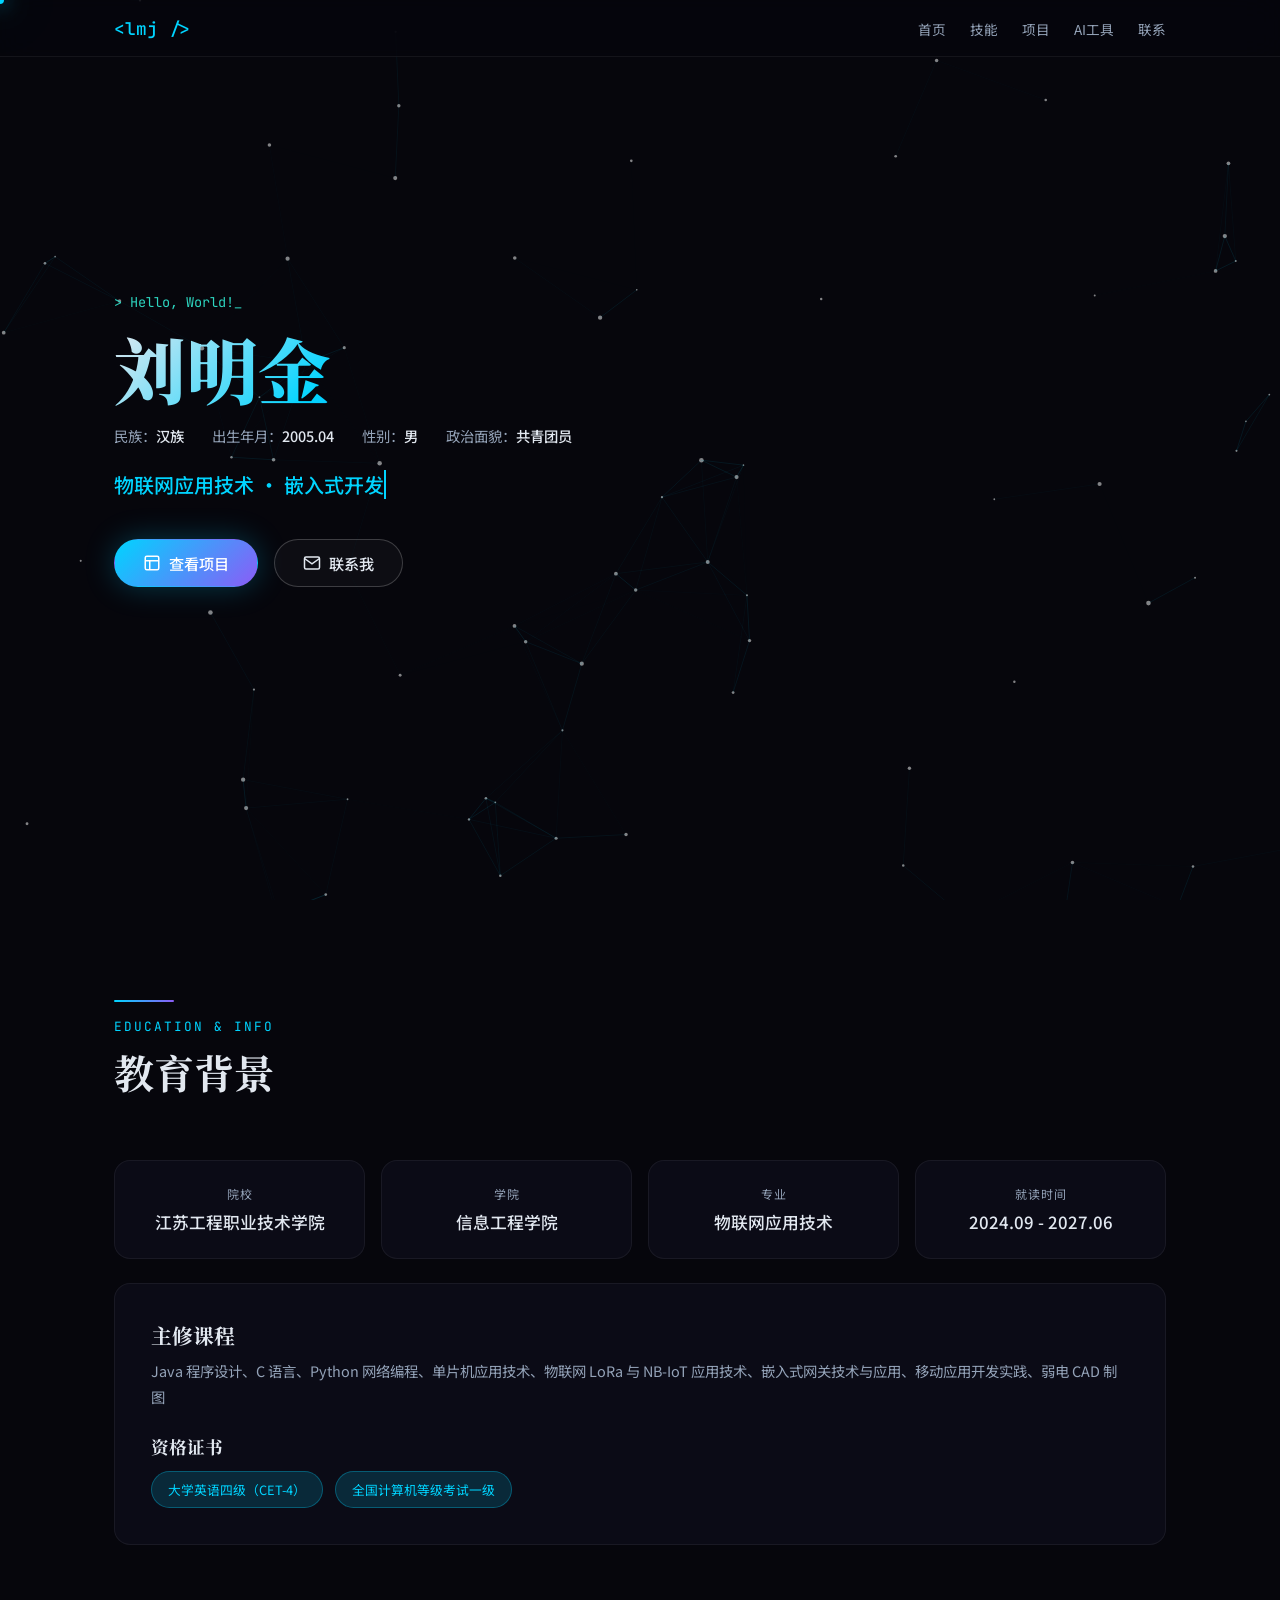
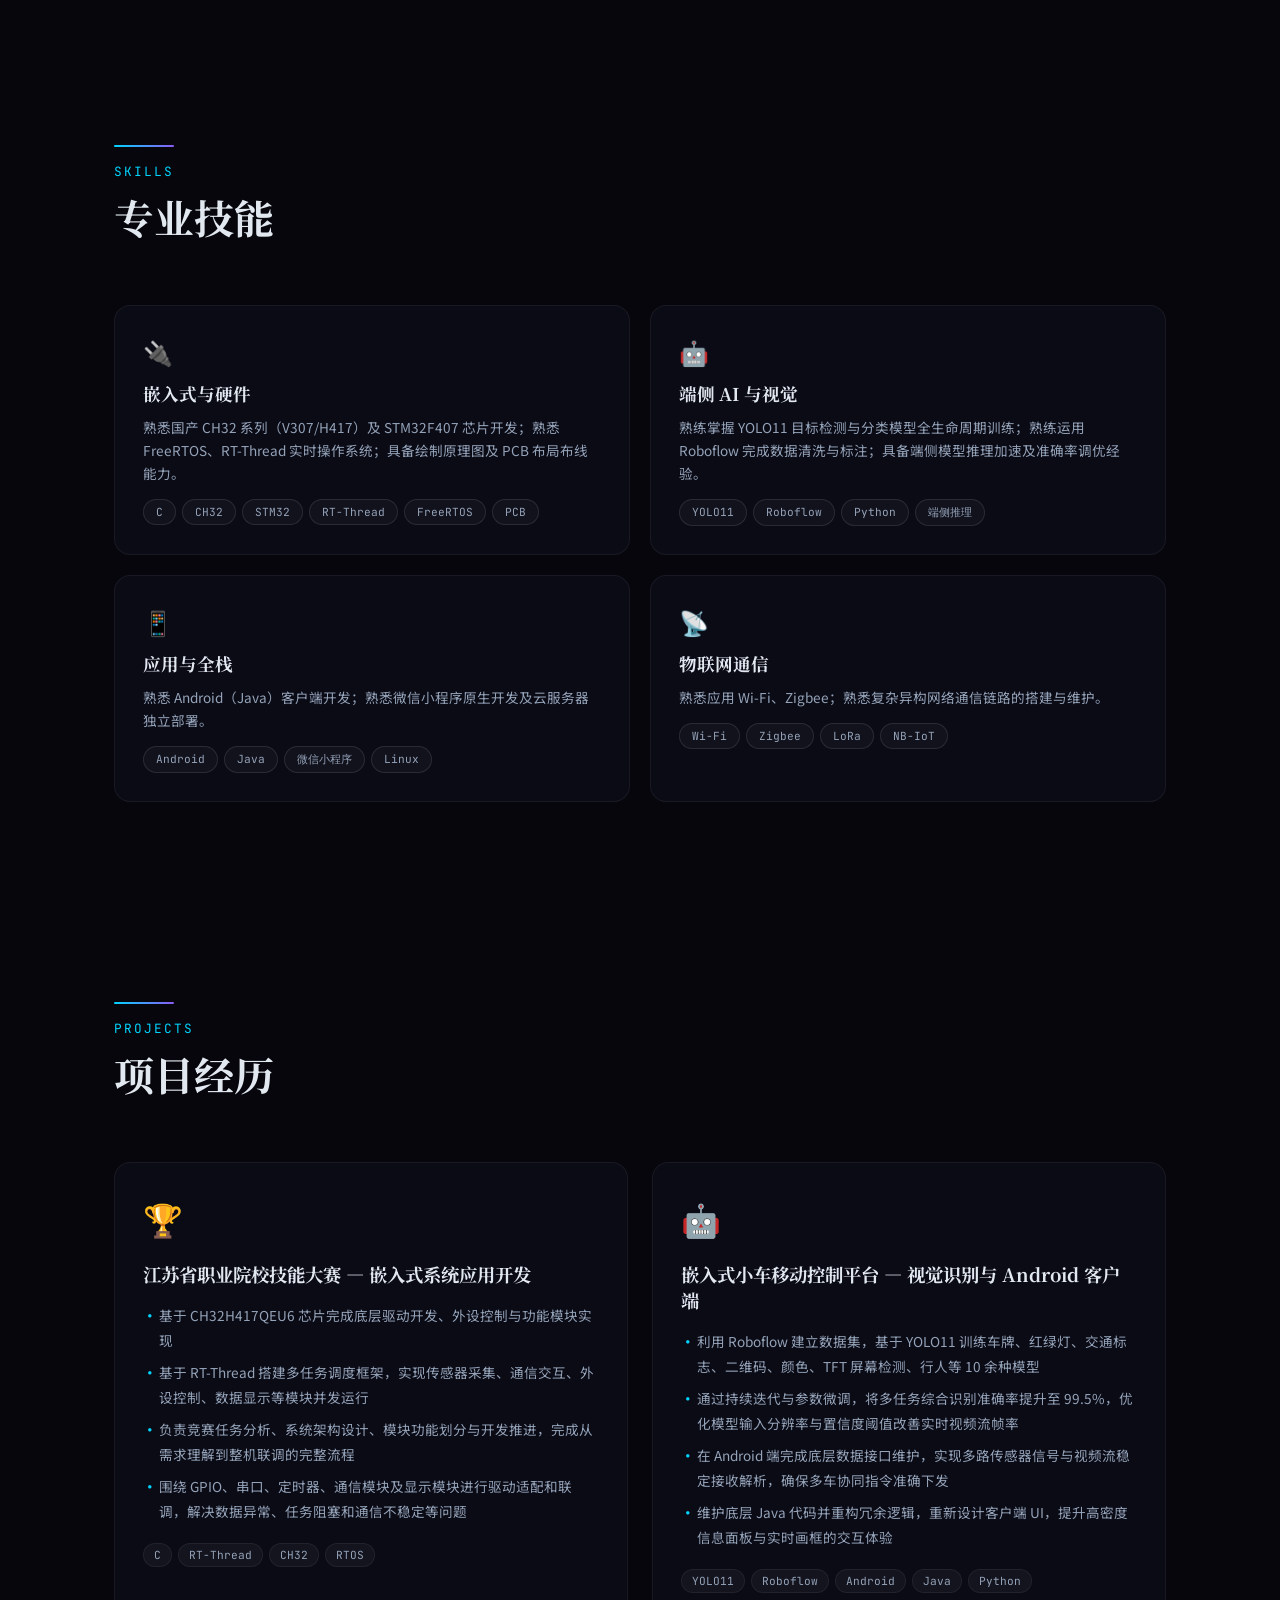
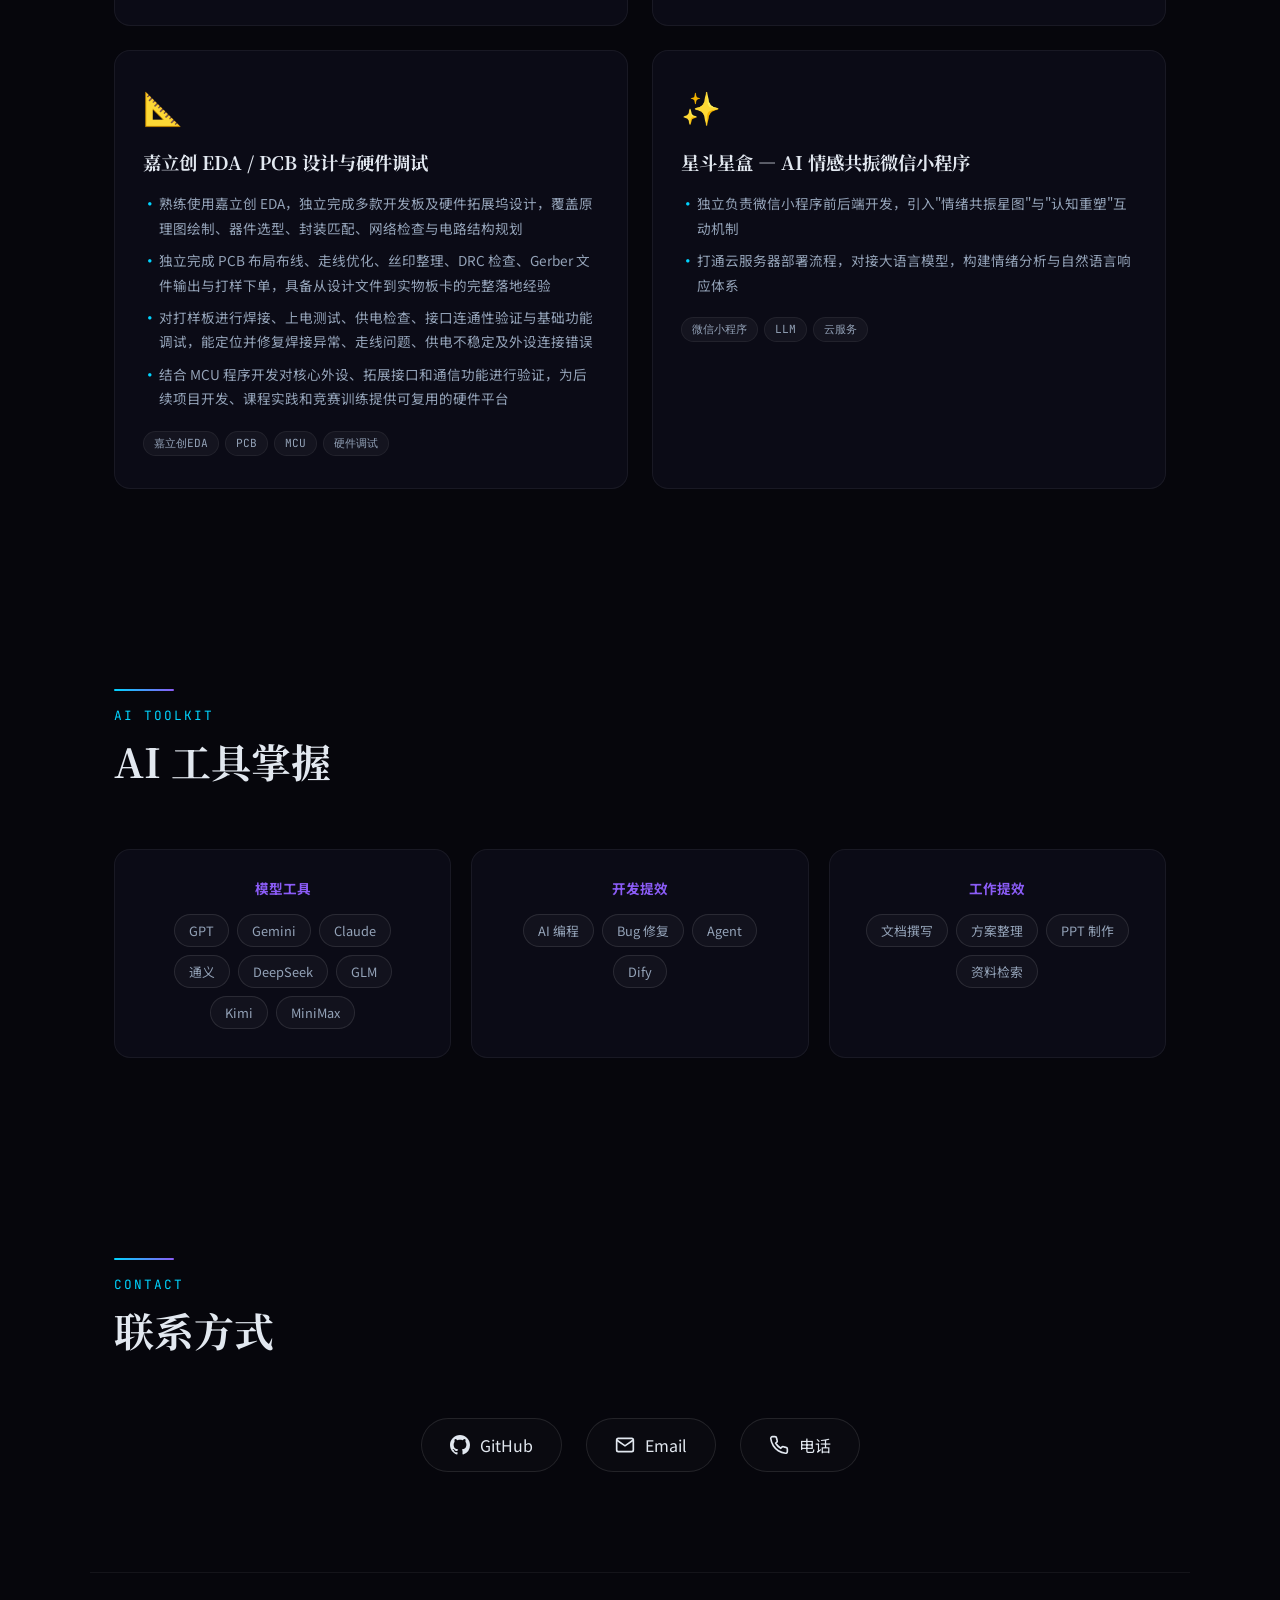
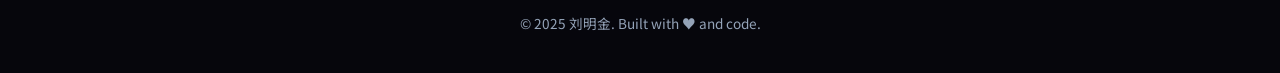
==== index.html @ 27c1e708 "完整更新：基本信息、教育背景、四大技能分类、四个项目详细经历、AI工具栈、资格证书、联系方式" ====
<!DOCTYPE html>
<html lang="zh-CN">
<head>
<meta charset="UTF-8">
<meta name="viewport" content="width=device-width, initial-scale=1.0">
<title>刘明金 · 物联网应用技术 · 嵌入式开发者</title>
<link rel="preconnect" href="https://fonts.googleapis.com">
<link rel="preconnect" href="https://fonts.gstatic.com" crossorigin>
<link href="https://fonts.googleapis.com/css2?family=Noto+Sans+SC:wght@300;400;500;700&family=Noto+Serif+SC:wght@500;700;900&family=JetBrains+Mono:wght@300;400;500&display=swap" rel="stylesheet">
<style>
:root {
  --bg: #06060c;
  --bg-card: rgba(15, 15, 30, 0.6);
  --cyan: #00d4ff;
  --cyan-dim: rgba(0, 212, 255, 0.15);
  --purple: #8b5cf6;
  --purple-dim: rgba(139, 92, 246, 0.15);
  --teal: #2dd4bf;
  --text: #e2e8f0;
  --text-dim: #94a3b8;
  --border: rgba(255, 255, 255, 0.06);
  --radius: 16px;
}
* { margin:0; padding:0; box-sizing:border-box; }
html { scroll-behavior:smooth; }
body {
  background: var(--bg);
  color: var(--text);
  font-family: 'Noto Sans SC', sans-serif;
  overflow-x: hidden;
}

/* Canvas */
#particle-canvas { position:fixed; top:0; left:0; width:100%; height:100%; z-index:0; pointer-events:none; }

/* Cursor */
.cursor { display:none; }
@media (hover:hover) {
  .cursor { display:block; width:8px; height:8px; background:var(--cyan); border-radius:50%; position:fixed; z-index:9999; pointer-events:none; transform:translate(-50%,-50%); transition:width .2s,height .2s; box-shadow:0 0 20px var(--cyan),0 0 60px var(--cyan); }
  .cursor.hover { width:24px; height:24px; background:transparent; border:2px solid var(--cyan); box-shadow:0 0 30px var(--cyan); }
}

/* Nav */
nav { position:fixed; top:0; left:0; right:0; z-index:100; padding:16px 0; backdrop-filter:blur(20px) saturate(180%); -webkit-backdrop-filter:blur(20px) saturate(180%); background:rgba(6,6,12,.7); border-bottom:1px solid var(--border); transition:transform .3s; }
nav.hidden { transform:translateY(-100%); }
.nav-inner { max-width:1100px; margin:0 auto; padding:0 24px; display:flex; align-items:center; justify-content:space-between; }
.nav-logo { font-family:'JetBrains Mono',monospace; font-size:1.1rem; font-weight:500; color:var(--cyan); }
.nav-links { display:flex; gap:24px; list-style:none; }
.nav-links a { color:var(--text-dim); text-decoration:none; font-size:.85rem; transition:color .3s; position:relative; }
.nav-links a::after { content:''; position:absolute; bottom:-4px; left:0; width:0; height:1.5px; background:var(--cyan); transition:width .3s; }
.nav-links a:hover { color:var(--cyan); }
.nav-links a:hover::after { width:100%; }

/* Sections */
section { position:relative; z-index:1; max-width:1100px; margin:0 auto; padding:100px 24px; }
.section-header { margin-bottom:60px; }
.section-label { font-family:'JetBrains Mono',monospace; font-size:.8rem; color:var(--cyan); text-transform:uppercase; letter-spacing:2px; }
.section-title { font-family:'Noto Serif SC',serif; font-size:clamp(1.8rem,3.5vw,2.5rem); font-weight:700; margin-top:8px; }
.glow-line { width:60px; height:2px; background:linear-gradient(90deg,var(--cyan),var(--purple)); margin-bottom:16px; border-radius:1px; }

/* Hero */
.hero { min-height:100vh; display:flex; align-items:center; padding-top:80px; }
.hero-content { max-width:700px; }
.hero-greeting { font-family:'JetBrains Mono',monospace; font-size:.85rem; color:var(--teal); margin-bottom:16px; opacity:0; animation:fadeUp .6s .2s forwards; }
.hero-name { font-family:'Noto Serif SC',serif; font-size:clamp(2.8rem,6vw,4.5rem); font-weight:900; line-height:1.15; background:linear-gradient(135deg,#e2e8f0 0%,#00d4ff 50%,#8b5cf6 100%); -webkit-background-clip:text; -webkit-text-fill-color:transparent; background-clip:text; opacity:0; animation:fadeUp .6s .35s forwards; }
.hero-info { display:flex; flex-wrap:wrap; gap:12px 28px; margin-top:16px; opacity:0; animation:fadeUp .6s .45s forwards; }
.hero-info span { color:var(--text-dim); font-size:.9rem; }
.hero-info span strong { color:var(--text); font-weight:500; }
.hero-tagline { font-size:clamp(1rem,2vw,1.25rem); color:var(--text-dim); font-weight:300; margin-top:24px; opacity:0; animation:fadeUp .6s .5s forwards; }
.hero-tagline .typing { color:var(--cyan); font-weight:500; border-right:2px solid var(--cyan); animation:blink .8s infinite; }
.hero-cta { display:flex; gap:16px; margin-top:40px; opacity:0; animation:fadeUp .6s .65s forwards; }
.btn { display:inline-flex; align-items:center; gap:8px; padding:12px 28px; border-radius:50px; font-size:.95rem; font-weight:500; text-decoration:none; cursor:pointer; transition:all .3s; border:1px solid transparent; }
.btn-primary { background:linear-gradient(135deg,var(--cyan),var(--purple)); color:#fff; box-shadow:0 0 30px rgba(0,212,255,.25); }
.btn-primary:hover { box-shadow:0 0 50px rgba(0,212,255,.45); transform:translateY(-2px); }
.btn-outline { border-color:rgba(255,255,255,.2); color:var(--text); backdrop-filter:blur(10px); background:rgba(255,255,255,.03); }
.btn-outline:hover { border-color:var(--cyan); color:var(--cyan); background:rgba(0,212,255,.06); }

/* Info Cards */
.info-grid { display:grid; grid-template-columns:repeat(4,1fr); gap:16px; }
.info-card { background:var(--bg-card); border:1px solid var(--border); border-radius:var(--radius); padding:24px 20px; text-align:center; transition:border-color .3s; }
.info-card:hover { border-color:rgba(0,212,255,.3); }
.info-card-label { font-size:.75rem; color:var(--text-dim); text-transform:uppercase; letter-spacing:1px; margin-bottom:8px; }
.info-card-value { font-size:1.05rem; font-weight:500; color:var(--text); }

/* Education */
.edu-card { background:var(--bg-card); border:1px solid var(--border); border-radius:var(--radius); padding:36px; }
.edu-card h3 { font-family:'Noto Serif SC',serif; font-size:1.3rem; margin-bottom:8px; }
.edu-card .edu-meta { color:var(--cyan); font-size:.9rem; margin-bottom:20px; }
.edu-card .courses { color:var(--text-dim); font-size:.9rem; line-height:1.8; margin-bottom:24px; }
.cert-tags { display:flex; gap:12px; flex-wrap:wrap; }
.cert-tag { padding:8px 16px; border-radius:50px; font-size:.8rem; border:1px solid rgba(0,212,255,.3); color:var(--cyan); background:var(--cyan-dim); }

/* Skills */
.skills-grid { display:grid; grid-template-columns:repeat(2,1fr); gap:20px; }
.skill-card { background:var(--bg-card); border:1px solid var(--border); border-radius:var(--radius); padding:28px; transition:border-color .3s; }
.skill-card:hover { border-color:rgba(0,212,255,.3); }
.skill-card-icon { font-size:1.5rem; margin-bottom:12px; }
.skill-card h3 { font-family:'Noto Serif SC',serif; font-size:1.1rem; margin-bottom:10px; }
.skill-card p { color:var(--text-dim); font-size:.85rem; line-height:1.7; }
.skill-tags { display:flex; flex-wrap:wrap; gap:6px; margin-top:14px; }
.skill-tag { padding:5px 12px; border-radius:20px; font-family:'JetBrains Mono',monospace; font-size:.7rem; border:1px solid rgba(255,255,255,.1); background:rgba(255,255,255,.03); color:var(--text-dim); transition:all .3s; }
.skill-tag:hover { border-color:var(--cyan); color:var(--cyan); background:var(--cyan-dim); }

/* Projects */
.projects-grid { display:grid; grid-template-columns:repeat(2,1fr); gap:24px; }
.project-card { perspective:1000px; }
.project-card-inner { background:var(--bg-card); border:1px solid var(--border); border-radius:var(--radius); padding:32px 28px; height:100%; cursor:pointer; position:relative; transition:border-color .3s,box-shadow .3s,transform .1s; transform-style:preserve-3d; overflow:hidden; }
.project-card-inner::before { content:''; position:absolute; top:-50%; left:-50%; width:200%; height:200%; background:radial-gradient(circle,rgba(0,212,255,.06) 0%,transparent 70%); opacity:0; transition:opacity .4s; }
.project-card-inner:hover { border-color:rgba(0,212,255,.3); }
.project-card-inner:hover::before { opacity:1; }
.project-icon { font-size:2rem; margin-bottom:20px; position:relative; z-index:1; }
.project-name { font-family:'Noto Serif SC',serif; font-size:1.15rem; font-weight:700; margin-bottom:16px; position:relative; z-index:1; }
.project-bullets { list-style:none; position:relative; z-index:1; }
.project-bullets li { color:var(--text-dim); font-size:.85rem; line-height:1.8; padding-left:16px; position:relative; margin-bottom:8px; }
.project-bullets li::before { content:'·'; position:absolute; left:0; color:var(--cyan); font-weight:700; }
.project-tech { display:flex; flex-wrap:wrap; gap:6px; margin-top:20px; position:relative; z-index:1; }
.project-tech span { font-family:'JetBrains Mono',monospace; font-size:.7rem; padding:4px 10px; border-radius:20px; background:rgba(255,255,255,.04); color:var(--text-dim); border:1px solid rgba(255,255,255,.06); }
.project-card:hover .project-tech span { border-color:rgba(0,212,255,.2); }

/* AI Tools */
.ai-grid { display:grid; grid-template-columns:repeat(3,1fr); gap:20px; }
.ai-card { background:var(--bg-card); border:1px solid var(--border); border-radius:var(--radius); padding:28px; text-align:center; transition:border-color .3s; }
.ai-card:hover { border-color:rgba(139,92,246,.3); }
.ai-card h3 { font-size:.85rem; color:var(--purple); margin-bottom:16px; }
.ai-tags { display:flex; flex-wrap:wrap; gap:8px; justify-content:center; }
.ai-tag { padding:6px 14px; border-radius:20px; font-size:.8rem; border:1px solid rgba(255,255,255,.1); background:rgba(255,255,255,.03); color:var(--text-dim); transition:all .3s; }
.ai-tag:hover { border-color:var(--purple); color:#c4b5fd; background:var(--purple-dim); }

/* Contact */
.contact-inner { text-align:center; max-width:500px; margin:0 auto; }
.contact-links { display:flex; justify-content:center; gap:24px; margin-top:32px; flex-wrap:wrap; }
.contact-link { display:flex; align-items:center; gap:10px; padding:14px 28px; border-radius:50px; border:1px solid rgba(255,255,255,.1); text-decoration:none; color:var(--text); font-weight:400; transition:all .3s; background:rgba(255,255,255,.02); }
.contact-link:hover { border-color:var(--cyan); background:var(--cyan-dim); color:var(--cyan); box-shadow:0 0 25px rgba(0,212,255,.15); }
.contact-link svg { width:20px; height:20px; }

/* Footer */
footer { text-align:center; padding:40px 24px; position:relative; z-index:1; color:var(--text-dim); font-size:.85rem; border-top:1px solid var(--border); max-width:1100px; margin:0 auto; }

/* Animations */
@keyframes fadeUp { from { opacity:0; transform:translateY(30px); } to { opacity:1; transform:translateY(0); } }
@keyframes blink { 0%,100% { border-color:transparent; } 50% { border-color:var(--cyan); } }
.reveal { opacity:0; transform:translateY(40px); transition:opacity .7s cubic-bezier(.16,1,.3,1),transform .7s cubic-bezier(.16,1,.3,1); }
.reveal.visible { opacity:1; transform:translateY(0); }
.reveal-delay-1 { transition-delay:.1s; }
.reveal-delay-2 { transition-delay:.2s; }
.reveal-delay-3 { transition-delay:.3s; }
.reveal-delay-4 { transition-delay:.4s; }

@media (max-width:768px) {
  .info-grid { grid-template-columns:repeat(2,1fr); }
  .skills-grid, .projects-grid, .ai-grid { grid-template-columns:1fr; }
  .nav-links { gap:14px; }
  .nav-links a { font-size:.78rem; }
  section { padding:64px 20px; }
  .hero { min-height:90vh; }
}
@media (max-width:480px) {
  .info-grid { grid-template-columns:1fr 1fr; }
  .hero-cta { flex-direction:column; }
  .btn { justify-content:center; }
}
</style>
</head>
<body>

<div class="cursor" id="cursor"></div>
<canvas id="particle-canvas"></canvas>

<!-- NAV -->
<nav id="nav"><div class="nav-inner">
  <span class="nav-logo">&lt;lmj /&gt;</span>
  <ul class="nav-links">
    <li><a href="#home">首页</a></li>
    <li><a href="#skills">技能</a></li>
    <li><a href="#projects">项目</a></li>
    <li><a href="#ai">AI工具</a></li>
    <li><a href="#contact">联系</a></li>
  </ul>
</div></nav>

<!-- HERO -->
<section class="hero" id="home"><div class="hero-content">
  <p class="hero-greeting">> Hello, World!_</p>
  <h1 class="hero-name">刘明金</h1>
  <div class="hero-info">
    <span>民族：<strong>汉族</strong></span>
    <span>出生年月：<strong>2005.04</strong></span>
    <span>性别：<strong>男</strong></span>
    <span>政治面貌：<strong>共青团员</strong></span>
  </div>
  <p class="hero-tagline"><span class="typing" id="typing-text"></span></p>
  <div class="hero-cta">
    <a href="#projects" class="btn btn-primary">
      <svg width="18" height="18" viewBox="0 0 24 24" fill="none" stroke="currentColor" stroke-width="2"><rect x="3" y="3" width="18" height="18" rx="2"/><line x1="3" y1="9" x2="21" y2="9"/><line x1="9" y1="21" x2="9" y2="9"/></svg>
      查看项目
    </a>
    <a href="#contact" class="btn btn-outline">
      <svg width="18" height="18" viewBox="0 0 24 24" fill="none" stroke="currentColor" stroke-width="2"><path d="M4 4h16c1.1 0 2 .9 2 2v12c0 1.1-.9 2-2 2H4c-1.1 0-2-.9-2-2V6c0-1.1.9-2 2-2z"/><polyline points="22,6 12,13 2,6"/></svg>
      联系我
    </a>
  </div>
</div></section>

<!-- BASIC INFO + EDUCATION -->
<section id="about">
  <div class="section-header reveal">
    <div class="glow-line"></div>
    <p class="section-label">Education & Info</p>
    <h2 class="section-title">教育背景</h2>
  </div>

  <div class="info-grid reveal reveal-delay-1" style="margin-bottom:24px;">
    <div class="info-card"><div class="info-card-label">院校</div><div class="info-card-value">江苏工程职业技术学院</div></div>
    <div class="info-card"><div class="info-card-label">学院</div><div class="info-card-value">信息工程学院</div></div>
    <div class="info-card"><div class="info-card-label">专业</div><div class="info-card-value">物联网应用技术</div></div>
    <div class="info-card"><div class="info-card-label">就读时间</div><div class="info-card-value">2024.09 - 2027.06</div></div>
  </div>

  <div class="edu-card reveal reveal-delay-2">
    <h3>主修课程</h3>
    <p class="courses">Java 程序设计、C 语言、Python 网络编程、单片机应用技术、物联网 LoRa 与 NB-IoT 应用技术、嵌入式网关技术与应用、移动应用开发实践、弱电 CAD 制图</p>
    <h3 style="font-family:'Noto Serif SC',serif; font-size:1.1rem; margin-bottom:12px;">资格证书</h3>
    <div class="cert-tags">
      <span class="cert-tag">大学英语四级（CET-4）</span>
      <span class="cert-tag">全国计算机等级考试一级</span>
    </div>
  </div>
</section>

<!-- SKILLS -->
<section id="skills">
  <div class="section-header reveal">
    <div class="glow-line"></div>
    <p class="section-label">Skills</p>
    <h2 class="section-title">专业技能</h2>
  </div>

  <div class="skills-grid">
    <div class="skill-card reveal reveal-delay-1">
      <div class="skill-card-icon">🔌</div>
      <h3>嵌入式与硬件</h3>
      <p>熟悉国产 CH32 系列（V307/H417）及 STM32F407 芯片开发；熟悉 FreeRTOS、RT-Thread 实时操作系统；具备绘制原理图及 PCB 布局布线能力。</p>
      <div class="skill-tags"><span class="skill-tag">C</span><span class="skill-tag">CH32</span><span class="skill-tag">STM32</span><span class="skill-tag">RT-Thread</span><span class="skill-tag">FreeRTOS</span><span class="skill-tag">PCB</span></div>
    </div>
    <div class="skill-card reveal reveal-delay-2">
      <div class="skill-card-icon">🤖</div>
      <h3>端侧 AI 与视觉</h3>
      <p>熟练掌握 YOLO11 目标检测与分类模型全生命周期训练；熟练运用 Roboflow 完成数据清洗与标注；具备端侧模型推理加速及准确率调优经验。</p>
      <div class="skill-tags"><span class="skill-tag">YOLO11</span><span class="skill-tag">Roboflow</span><span class="skill-tag">Python</span><span class="skill-tag">端侧推理</span></div>
    </div>
    <div class="skill-card reveal reveal-delay-3">
      <div class="skill-card-icon">📱</div>
      <h3>应用与全栈</h3>
      <p>熟悉 Android（Java）客户端开发；熟悉微信小程序原生开发及云服务器独立部署。</p>
      <div class="skill-tags"><span class="skill-tag">Android</span><span class="skill-tag">Java</span><span class="skill-tag">微信小程序</span><span class="skill-tag">Linux</span></div>
    </div>
    <div class="skill-card reveal reveal-delay-4">
      <div class="skill-card-icon">📡</div>
      <h3>物联网通信</h3>
      <p>熟悉应用 Wi-Fi、Zigbee；熟悉复杂异构网络通信链路的搭建与维护。</p>
      <div class="skill-tags"><span class="skill-tag">Wi-Fi</span><span class="skill-tag">Zigbee</span><span class="skill-tag">LoRa</span><span class="skill-tag">NB-IoT</span></div>
    </div>
  </div>
</section>

<!-- PROJECTS -->
<section id="projects">
  <div class="section-header reveal">
    <div class="glow-line"></div>
    <p class="section-label">Projects</p>
    <h2 class="section-title">项目经历</h2>
  </div>

  <div class="projects-grid">
    <!-- Project 1 -->
    <div class="project-card reveal reveal-delay-1" data-tilt><div class="project-card-inner">
      <div class="project-icon">🏆</div>
      <h3 class="project-name">江苏省职业院校技能大赛 — 嵌入式系统应用开发</h3>
      <ul class="project-bullets">
        <li>基于 CH32H417QEU6 芯片完成底层驱动开发、外设控制与功能模块实现</li>
        <li>基于 RT-Thread 搭建多任务调度框架，实现传感器采集、通信交互、外设控制、数据显示等模块并发运行</li>
        <li>负责竞赛任务分析、系统架构设计、模块功能划分与开发推进，完成从需求理解到整机联调的完整流程</li>
        <li>围绕 GPIO、串口、定时器、通信模块及显示模块进行驱动适配和联调，解决数据异常、任务阻塞和通信不稳定等问题</li>
      </ul>
      <div class="project-tech"><span>C</span><span>RT-Thread</span><span>CH32</span><span>RTOS</span></div>
    </div></div>

    <!-- Project 2 -->
    <div class="project-card reveal reveal-delay-2" data-tilt><div class="project-card-inner">
      <div class="project-icon">🤖</div>
      <h3 class="project-name">嵌入式小车移动控制平台 — 视觉识别与 Android 客户端</h3>
      <ul class="project-bullets">
        <li>利用 Roboflow 建立数据集，基于 YOLO11 训练车牌、红绿灯、交通标志、二维码、颜色、TFT 屏幕检测、行人等 10 余种模型</li>
        <li>通过持续迭代与参数微调，将多任务综合识别准确率提升至 99.5%，优化模型输入分辨率与置信度阈值改善实时视频流帧率</li>
        <li>在 Android 端完成底层数据接口维护，实现多路传感器信号与视频流稳定接收解析，确保多车协同指令准确下发</li>
        <li>维护底层 Java 代码并重构冗余逻辑，重新设计客户端 UI，提升高密度信息面板与实时画框的交互体验</li>
      </ul>
      <div class="project-tech"><span>YOLO11</span><span>Roboflow</span><span>Android</span><span>Java</span><span>Python</span></div>
    </div></div>

    <!-- Project 3 -->
    <div class="project-card reveal reveal-delay-3" data-tilt><div class="project-card-inner">
      <div class="project-icon">📐</div>
      <h3 class="project-name">嘉立创 EDA / PCB 设计与硬件调试</h3>
      <ul class="project-bullets">
        <li>熟练使用嘉立创 EDA，独立完成多款开发板及硬件拓展坞设计，覆盖原理图绘制、器件选型、封装匹配、网络检查与电路结构规划</li>
        <li>独立完成 PCB 布局布线、走线优化、丝印整理、DRC 检查、Gerber 文件输出与打样下单，具备从设计文件到实物板卡的完整落地经验</li>
        <li>对打样板进行焊接、上电测试、供电检查、接口连通性验证与基础功能调试，能定位并修复焊接异常、走线问题、供电不稳定及外设连接错误</li>
        <li>结合 MCU 程序开发对核心外设、拓展接口和通信功能进行验证，为后续项目开发、课程实践和竞赛训练提供可复用的硬件平台</li>
      </ul>
      <div class="project-tech"><span>嘉立创EDA</span><span>PCB</span><span>MCU</span><span>硬件调试</span></div>
    </div></div>

    <!-- Project 4 -->
    <div class="project-card reveal reveal-delay-4" data-tilt><div class="project-card-inner">
      <div class="project-icon">✨</div>
      <h3 class="project-name">星斗星盒 — AI 情感共振微信小程序</h3>
      <ul class="project-bullets">
        <li>独立负责微信小程序前后端开发，引入"情绪共振星图"与"认知重塑"互动机制</li>
        <li>打通云服务器部署流程，对接大语言模型，构建情绪分析与自然语言响应体系</li>
      </ul>
      <div class="project-tech"><span>微信小程序</span><span>LLM</span><span>云服务</span></div>
    </div></div>
  </div>
</section>

<!-- AI TOOLS -->
<section id="ai">
  <div class="section-header reveal">
    <div class="glow-line"></div>
    <p class="section-label">AI Toolkit</p>
    <h2 class="section-title">AI 工具掌握</h2>
  </div>

  <div class="ai-grid">
    <div class="ai-card reveal reveal-delay-1">
      <h3>模型工具</h3>
      <div class="ai-tags">
        <span class="ai-tag">GPT</span><span class="ai-tag">Gemini</span><span class="ai-tag">Claude</span>
        <span class="ai-tag">通义</span><span class="ai-tag">DeepSeek</span><span class="ai-tag">GLM</span>
        <span class="ai-tag">Kimi</span><span class="ai-tag">MiniMax</span>
      </div>
    </div>
    <div class="ai-card reveal reveal-delay-2">
      <h3>开发提效</h3>
      <div class="ai-tags">
        <span class="ai-tag">AI 编程</span><span class="ai-tag">Bug 修复</span><span class="ai-tag">Agent</span><span class="ai-tag">Dify</span>
      </div>
    </div>
    <div class="ai-card reveal reveal-delay-3">
      <h3>工作提效</h3>
      <div class="ai-tags">
        <span class="ai-tag">文档撰写</span><span class="ai-tag">方案整理</span><span class="ai-tag">PPT 制作</span><span class="ai-tag">资料检索</span>
      </div>
    </div>
  </div>
</section>

<!-- CONTACT -->
<section id="contact">
  <div class="section-header reveal">
    <div class="glow-line"></div>
    <p class="section-label">Contact</p>
    <h2 class="section-title">联系方式</h2>
  </div>
  <div class="contact-inner reveal reveal-delay-1">
    <div class="contact-links">
      <a href="https://github.com/050407lmj" target="_blank" rel="noopener" class="contact-link">
        <svg viewBox="0 0 24 24" fill="currentColor"><path d="M12 0C5.37 0 0 5.37 0 12c0 5.31 3.435 9.795 8.205 11.385.6.105.825-.255.825-.57 0-.285-.015-1.23-.015-2.235-3.015.555-3.795-.735-4.035-1.41-.135-.345-.72-1.41-1.23-1.695-.42-.225-1.02-.78-.015-.795.945-.015 1.62.87 1.845 1.23 1.08 1.815 2.805 1.305 3.495.99.105-.78.42-1.305.765-1.605-2.67-.3-5.46-1.335-5.46-5.925 0-1.305.465-2.385 1.23-3.225-.12-.3-.54-1.53.12-3.18 0 0 1.005-.315 3.3 1.23.96-.27 1.98-.405 3-.405s2.04.135 3 .405c2.295-1.56 3.3-1.23 3.3-1.23.66 1.65.24 2.88.12 3.18.765.84 1.23 1.905 1.23 3.225 0 4.605-2.805 5.625-5.475 5.925.435.375.81 1.095.81 2.22 0 1.605-.015 2.895-.015 3.3 0 .315.225.69.825.57A12.02 12.02 0 0024 12c0-6.63-5.37-12-12-12z"/></svg>
        GitHub
      </a>
      <a href="mailto:3276911761@qq.com" class="contact-link">
        <svg viewBox="0 0 24 24" fill="none" stroke="currentColor" stroke-width="2"><path d="M4 4h16c1.1 0 2 .9 2 2v12c0 1.1-.9 2-2 2H4c-1.1 0-2-.9-2-2V6c0-1.1.9-2 2-2z"/><polyline points="22,6 12,13 2,6"/></svg>
        Email
      </a>
      <a href="tel:13196772580" class="contact-link">
        <svg viewBox="0 0 24 24" fill="none" stroke="currentColor" stroke-width="2"><path d="M22 16.92v3a2 2 0 0 1-2.18 2 19.79 19.79 0 0 1-8.63-3.07 19.5 19.5 0 0 1-6-6 19.79 19.79 0 0 1-3.07-8.67A2 2 0 0 1 4.11 2h3a2 2 0 0 1 2 1.72 12.84 12.84 0 0 0 .7 2.81 2 2 0 0 1-.45 2.11L8.09 9.91a16 16 0 0 0 6 6l1.27-1.27a2 2 0 0 1 2.11-.45 12.84 12.84 0 0 0 2.81.7A2 2 0 0 1 22 16.92z"/></svg>
        电话
      </a>
    </div>
  </div>
</section>

<footer>
  <p>&copy; 2025 刘明金. Built with &hearts; and code.</p>
</footer>

<script>
/* Particle Background */
(() => {
  const canvas = document.getElementById('particle-canvas');
  const ctx = canvas.getContext('2d');
  let w, h, particles = [];
  const PC = 80, CD = 140;
  let mouse = { x: -1000, y: -1000 };
  function resize() { w=canvas.width=window.innerWidth; h=canvas.height=window.innerHeight; }
  window.addEventListener('resize', resize); resize();
  class Particle {
    constructor() { this.reset(); this.y=Math.random()*h; }
    reset() { this.x=Math.random()*w; this.y=Math.random()*h; this.vx=(Math.random()-.5)*.5; this.vy=(Math.random()-.5)*.5; this.r=Math.random()*1.5+.8; }
    update() {
      this.x+=this.vx; this.y+=this.vy;
      if(this.x<-20||this.x>w+20) this.vx*=-1;
      if(this.y<-20||this.y>h+20) this.vy*=-1;
      const dx=mouse.x-this.x, dy=mouse.y-this.y, dist=Math.sqrt(dx*dx+dy*dy);
      if(dist<200) { const f=.003; this.vx-=dx*f*(1-dist/200); this.vy-=dy*f*(1-dist/200); }
      const speed=Math.sqrt(this.vx*this.vx+this.vy*this.vy);
      if(speed>1.2) { this.vx*=.98; this.vy*=.98; }
    }
    draw() { ctx.beginPath(); ctx.arc(this.x,this.y,this.r,0,Math.PI*2); ctx.fillStyle='rgba(255,255,255,.5)'; ctx.fill(); }
  }
  for(let i=0;i<PC;i++) particles.push(new Particle());
  function animate() {
    ctx.clearRect(0,0,w,h);
    for(const p of particles) { p.update(); p.draw(); }
    for(let i=0;i<particles.length;i++) for(let j=i+1;j<particles.length;j++) {
      const dx=particles[i].x-particles[j].x, dy=particles[i].y-particles[j].y, dist=Math.sqrt(dx*dx+dy*dy);
      if(dist<CD) { const a=1-dist/CD; ctx.beginPath(); ctx.moveTo(particles[i].x,particles[i].y); ctx.lineTo(particles[j].x,particles[j].y); ctx.strokeStyle=`rgba(0,212,255,${a*.2})`; ctx.lineWidth=.6; ctx.stroke(); }
    }
    if(mouse.x>0&&mouse.y>0) { const g=ctx.createRadialGradient(mouse.x,mouse.y,0,mouse.x,mouse.y,120); g.addColorStop(0,'rgba(0,212,255,.08)'); g.addColorStop(1,'rgba(0,0,0,0)'); ctx.fillStyle=g; ctx.fillRect(mouse.x-120,mouse.y-120,240,240); }
    requestAnimationFrame(animate);
  }
  window.addEventListener('mousemove',e=>{mouse.x=e.clientX;mouse.y=e.clientY});
  window.addEventListener('mouseleave',()=>{mouse.x=-1000;mouse.y=-1000});
  window.addEventListener('touchmove',e=>{mouse.x=e.touches[0].clientX;mouse.y=e.touches[0].clientY});
  window.addEventListener('touchend',()=>{mouse.x=-1000;mouse.y=-1000});
  animate();
})();

/* Cursor */
{
  const c=document.getElementById('cursor');
  document.addEventListener('mousemove',e=>{c.style.left=e.clientX+'px';c.style.top=e.clientY+'px'});
  document.querySelectorAll('a,button,.btn,.project-card,.skill-tag,.ai-tag,.info-card,.skill-card,.ai-card,.cert-tag').forEach(el=>{
    el.addEventListener('mouseenter',()=>c.classList.add('hover'));
    el.addEventListener('mouseleave',()=>c.classList.remove('hover'));
  });
}

/* Scroll Reveal */
{
  const obs=new IntersectionObserver(entries=>{entries.forEach(e=>{if(e.isIntersecting)e.target.classList.add('visible')})},{threshold:.15,rootMargin:'0px 0px -50px 0px'});
  document.querySelectorAll('.reveal').forEach(el=>obs.observe(el));
}

/* 3D Tilt */
{
  document.querySelectorAll('[data-tilt] .project-card-inner').forEach(card=>{
    card.addEventListener('mousemove',e=>{
      const r=card.getBoundingClientRect(), x=e.clientX-r.left, y=e.clientY-r.top;
      card.style.transform=`rotateX(${((y-r.height/2)/(r.height/2))*-8}deg) rotateY(${((x-r.width/2)/(r.width/2))*8}deg)`;
    });
    card.addEventListener('mouseleave',()=>{card.style.transition='transform .5s ease';card.style.transform='rotateX(0) rotateY(0)'});
    card.addEventListener('mouseenter',()=>{card.style.transition='transform .1s ease'});
  });
}

/* Nav Scroll */
{
  let ls=0; const nav=document.getElementById('nav');
  window.addEventListener('scroll',()=>{const c=window.scrollY; nav.classList.toggle('hidden',c>ls&&c>100); ls=c},{passive:true});
}

/* Typing */
{
  const phrases=['物联网应用技术 · 嵌入式开发','RT-Thread · FreeRTOS · YOLO11','从底层驱动到端侧AI','PCB设计 · 微信小程序 · Android'];
  let pi=0, ci=0, del=false; const el=document.getElementById('typing-text');
  function type(){
    const cur=phrases[pi];
    el.textContent=cur.substring(0,del?ci-1:ci+1);
    ci+=del?-1:1;
    let s=del?40:80;
    if(!del&&ci===cur.length) { s=2000; del=true; }
    else if(del&&ci===0) { del=false; pi=(pi+1)%phrases.length; s=400; }
    setTimeout(type,s);
  }
  type();
}
</script>
</body>
</html>
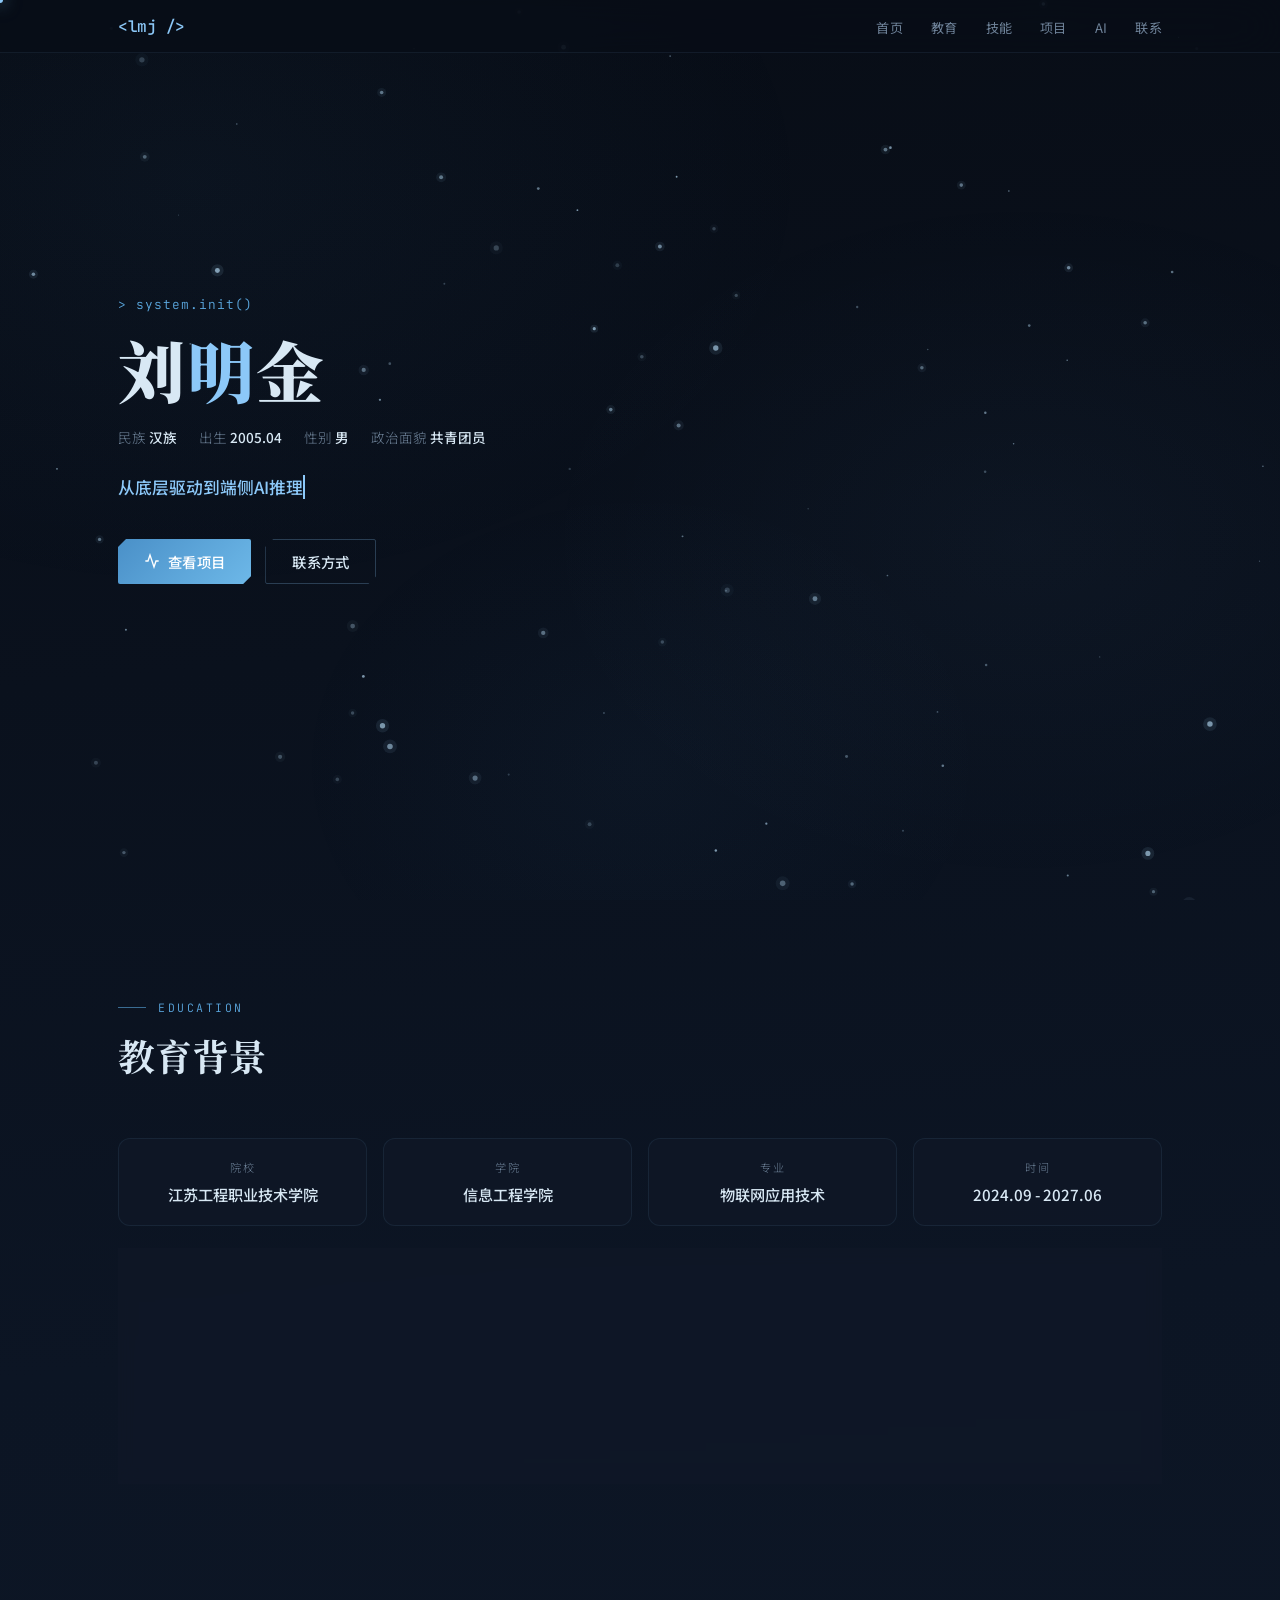
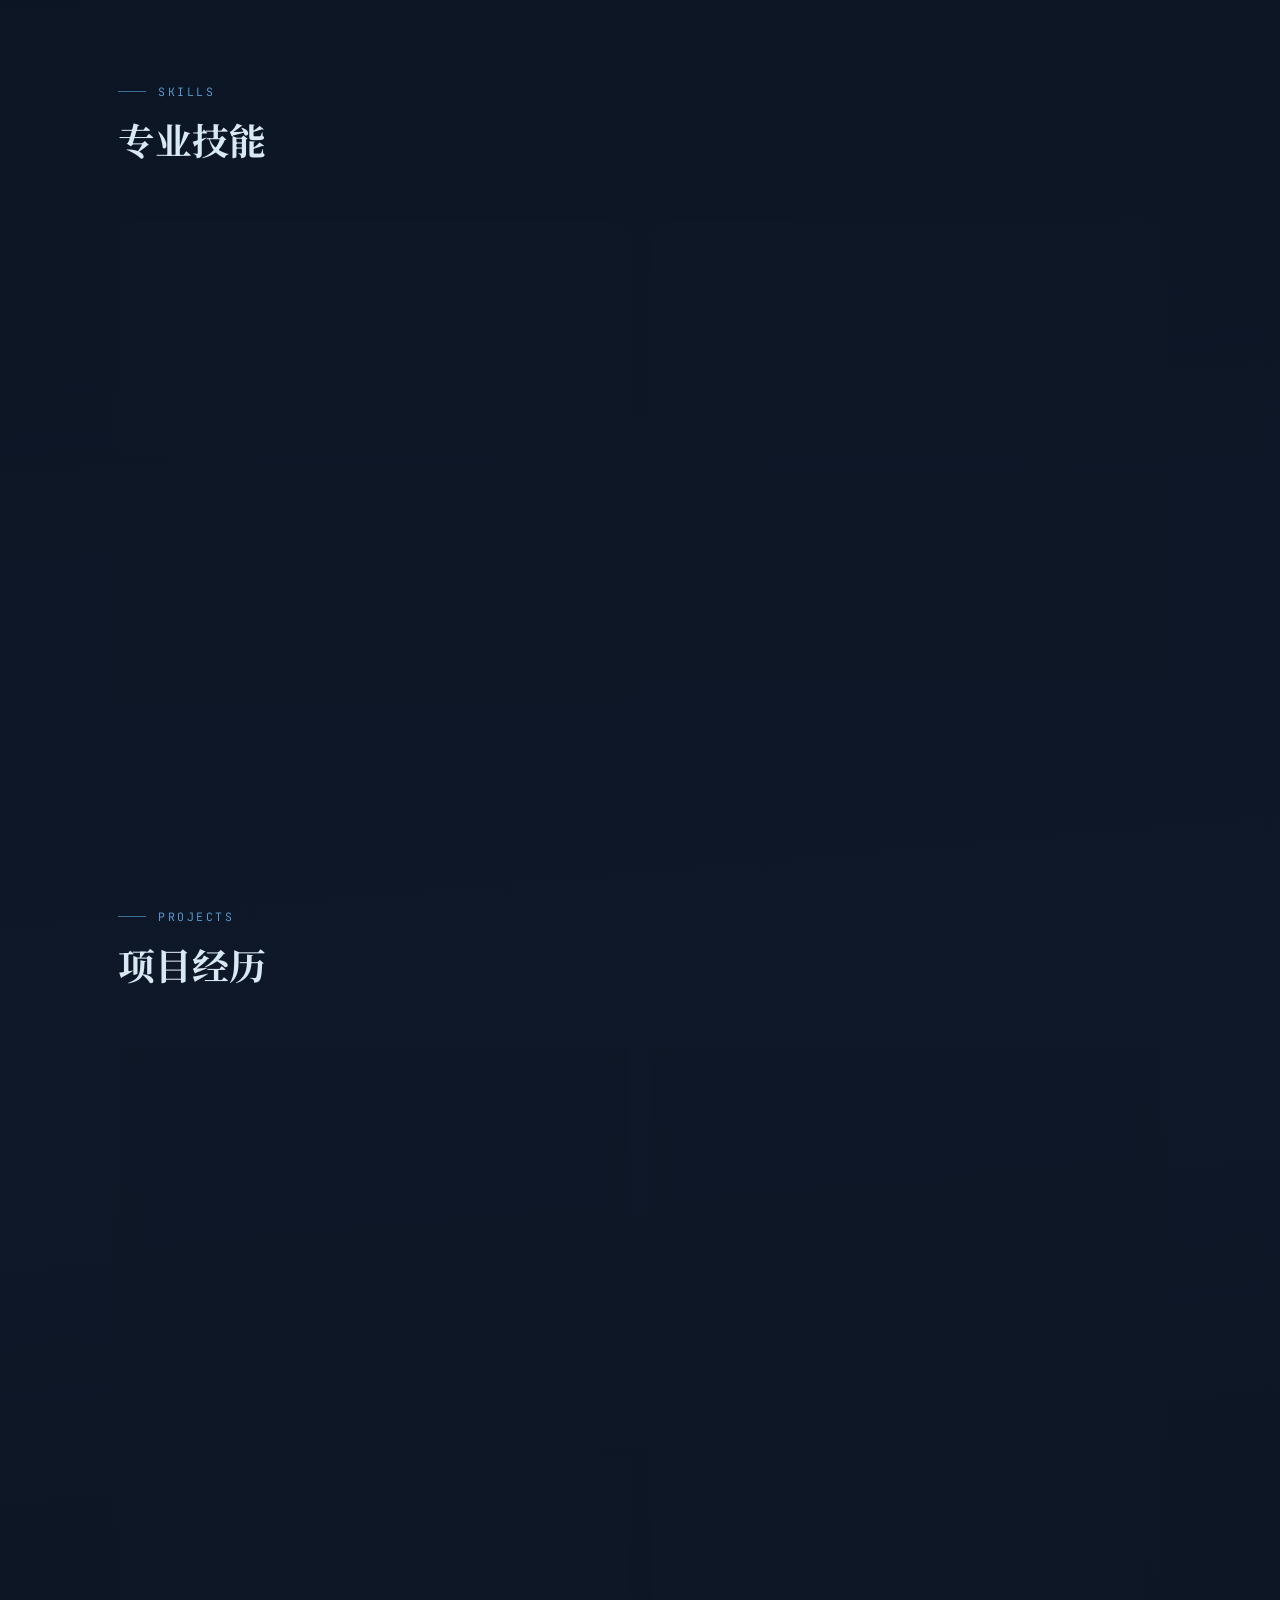
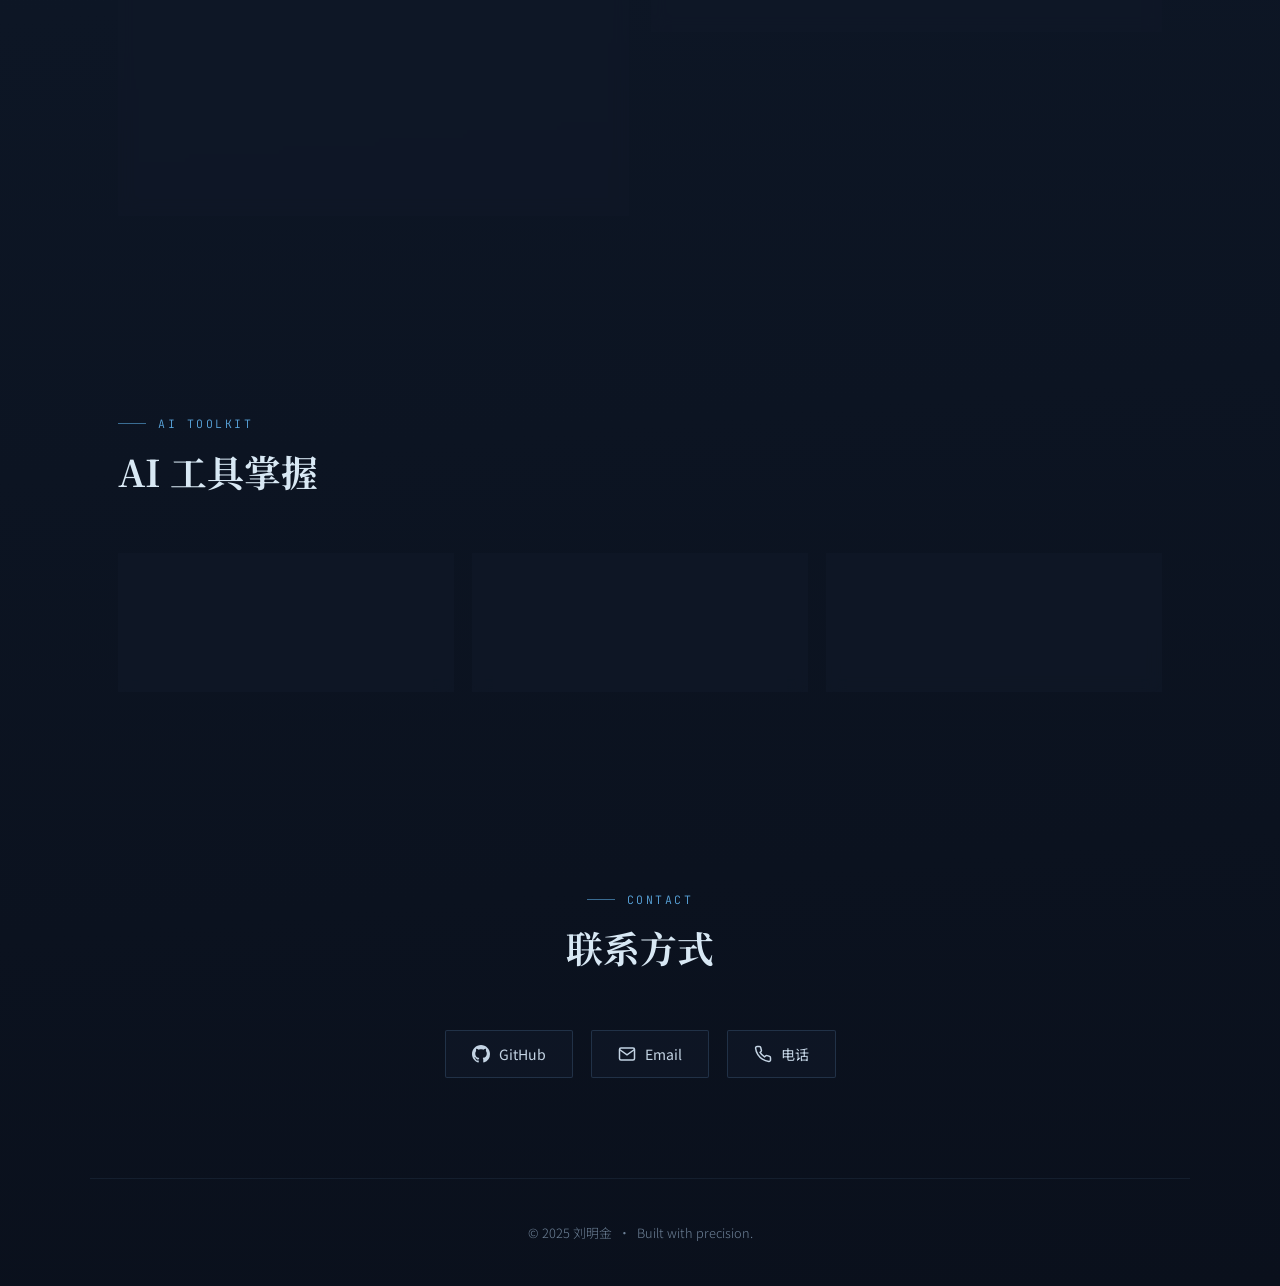
==== commit 8f1940bf: "Arctic Terminal 风格重新设计：冰蓝配色、瀑布流卡片、霜雪粒子、切角按钮、3D倾斜" ====
--- a/index.html
+++ b/index.html
@@ -9,155 +9,178 @@
 <link href="https://fonts.googleapis.com/css2?family=Noto+Sans+SC:wght@300;400;500;700&family=Noto+Serif+SC:wght@500;700;900&family=JetBrains+Mono:wght@300;400;500&display=swap" rel="stylesheet">
 <style>
 :root {
-  --bg: #06060c;
-  --bg-card: rgba(15, 15, 30, 0.6);
-  --cyan: #00d4ff;
-  --cyan-dim: rgba(0, 212, 255, 0.15);
-  --purple: #8b5cf6;
-  --purple-dim: rgba(139, 92, 246, 0.15);
-  --teal: #2dd4bf;
-  --text: #e2e8f0;
-  --text-dim: #94a3b8;
-  --border: rgba(255, 255, 255, 0.06);
-  --radius: 16px;
+  --bg-deep: #080d16;
+  --bg: #0c1321;
+  --card: rgba(16, 24, 40, 0.72);
+  --ice: #5ba8e0;
+  --ice-bright: #8cc8f8;
+  --ice-dim: rgba(91, 168, 224, 0.12);
+  --ice-glow: rgba(140, 200, 248, 0.18);
+  --frost: #d8e8f4;
+  --text: #c4d4e4;
+  --text-dim: #6e8298;
+  --border: rgba(140, 200, 248, 0.08);
+  --border-bright: rgba(140, 200, 248, 0.22);
+  --radius: 4px;
+  --radius-lg: 12px;
 }
 * { margin:0; padding:0; box-sizing:border-box; }
-html { scroll-behavior:smooth; }
+html { scroll-behavior:smooth; background:var(--bg-deep); }
 body {
-  background: var(--bg);
+  background: linear-gradient(175deg, #080d16 0%, #0c1524 30%, #0e1828 60%, #0a101c 100%);
   color: var(--text);
   font-family: 'Noto Sans SC', sans-serif;
+  font-weight: 300;
   overflow-x: hidden;
-}
-
-/* Canvas */
+  min-height: 100vh;
+}
+body::before {
+  content: ''; position: fixed; inset: 0; z-index: 0; pointer-events: none;
+  background:
+    radial-gradient(ellipse 900px 600px at 15% 20%, rgba(91,168,224,0.04) 0%, transparent 70%),
+    radial-gradient(ellipse 700px 500px at 80% 60%, rgba(140,200,248,0.03) 0%, transparent 70%),
+    radial-gradient(ellipse 500px 400px at 50% 85%, rgba(91,168,224,0.03) 0%, transparent 70%);
+}
 #particle-canvas { position:fixed; top:0; left:0; width:100%; height:100%; z-index:0; pointer-events:none; }
 
 /* Cursor */
 .cursor { display:none; }
 @media (hover:hover) {
-  .cursor { display:block; width:8px; height:8px; background:var(--cyan); border-radius:50%; position:fixed; z-index:9999; pointer-events:none; transform:translate(-50%,-50%); transition:width .2s,height .2s; box-shadow:0 0 20px var(--cyan),0 0 60px var(--cyan); }
-  .cursor.hover { width:24px; height:24px; background:transparent; border:2px solid var(--cyan); box-shadow:0 0 30px var(--cyan); }
+  .cursor { display:block; width:6px; height:6px; background:var(--ice-bright); border-radius:50%; position:fixed; z-index:9999; pointer-events:none; transform:translate(-50%,-50%); transition:width .25s,height .25s,background .25s,border .25s; box-shadow:0 0 16px var(--ice-bright),0 0 40px rgba(140,200,248,.4); }
+  .cursor.hover { width:28px; height:28px; background:transparent; border:1.5px solid var(--ice-bright); box-shadow:0 0 24px rgba(140,200,248,.5),inset 0 0 12px rgba(140,200,248,.1); }
 }
 
 /* Nav */
-nav { position:fixed; top:0; left:0; right:0; z-index:100; padding:16px 0; backdrop-filter:blur(20px) saturate(180%); -webkit-backdrop-filter:blur(20px) saturate(180%); background:rgba(6,6,12,.7); border-bottom:1px solid var(--border); transition:transform .3s; }
-nav.hidden { transform:translateY(-100%); }
-.nav-inner { max-width:1100px; margin:0 auto; padding:0 24px; display:flex; align-items:center; justify-content:space-between; }
-.nav-logo { font-family:'JetBrains Mono',monospace; font-size:1.1rem; font-weight:500; color:var(--cyan); }
-.nav-links { display:flex; gap:24px; list-style:none; }
-.nav-links a { color:var(--text-dim); text-decoration:none; font-size:.85rem; transition:color .3s; position:relative; }
-.nav-links a::after { content:''; position:absolute; bottom:-4px; left:0; width:0; height:1.5px; background:var(--cyan); transition:width .3s; }
-.nav-links a:hover { color:var(--cyan); }
+nav {
+  position:fixed; top:0; left:0; right:0; z-index:100; padding:14px 0;
+  backdrop-filter:blur(24px) saturate(140%); -webkit-backdrop-filter:blur(24px) saturate(140%);
+  background: rgba(8,13,22,.78);
+  border-bottom: 1px solid var(--border);
+  transition: transform .35s cubic-bezier(.4,0,.2,1);
+}
+nav.hidden { transform: translateY(-100%); }
+.nav-inner { max-width:1100px; margin:0 auto; padding:0 28px; display:flex; align-items:center; justify-content:space-between; }
+.nav-logo { font-family:'JetBrains Mono',monospace; font-size:1rem; font-weight:500; color:var(--ice-bright); letter-spacing:-.5px; }
+.nav-links { display:flex; gap:28px; list-style:none; }
+.nav-links a { color:var(--text-dim); text-decoration:none; font-size:.82rem; font-weight:400; letter-spacing:.3px; transition:color .25s; position:relative; }
+.nav-links a::after { content:''; position:absolute; bottom:-5px; left:0; width:0; height:1px; background:var(--ice-bright); transition:width .3s; }
+.nav-links a:hover { color:var(--frost); }
 .nav-links a:hover::after { width:100%; }
 
 /* Sections */
-section { position:relative; z-index:1; max-width:1100px; margin:0 auto; padding:100px 24px; }
-.section-header { margin-bottom:60px; }
-.section-label { font-family:'JetBrains Mono',monospace; font-size:.8rem; color:var(--cyan); text-transform:uppercase; letter-spacing:2px; }
-.section-title { font-family:'Noto Serif SC',serif; font-size:clamp(1.8rem,3.5vw,2.5rem); font-weight:700; margin-top:8px; }
-.glow-line { width:60px; height:2px; background:linear-gradient(90deg,var(--cyan),var(--purple)); margin-bottom:16px; border-radius:1px; }
+section { position:relative; z-index:1; max-width:1100px; margin:0 auto; padding:100px 28px; }
+.section-header { margin-bottom:56px; }
+.section-marker { display:flex; align-items:center; gap:12px; margin-bottom:14px; }
+.section-marker::before { content:''; width:28px; height:1px; background:var(--ice); opacity:.6; }
+.section-label { font-family:'JetBrains Mono',monospace; font-size:.72rem; color:var(--ice); text-transform:uppercase; letter-spacing:2.5px; }
+.section-title { font-family:'Noto Serif SC',serif; font-size:clamp(1.7rem,3.2vw,2.3rem); font-weight:700; color:var(--frost); }
 
 /* Hero */
 .hero { min-height:100vh; display:flex; align-items:center; padding-top:80px; }
-.hero-content { max-width:700px; }
-.hero-greeting { font-family:'JetBrains Mono',monospace; font-size:.85rem; color:var(--teal); margin-bottom:16px; opacity:0; animation:fadeUp .6s .2s forwards; }
-.hero-name { font-family:'Noto Serif SC',serif; font-size:clamp(2.8rem,6vw,4.5rem); font-weight:900; line-height:1.15; background:linear-gradient(135deg,#e2e8f0 0%,#00d4ff 50%,#8b5cf6 100%); -webkit-background-clip:text; -webkit-text-fill-color:transparent; background-clip:text; opacity:0; animation:fadeUp .6s .35s forwards; }
-.hero-info { display:flex; flex-wrap:wrap; gap:12px 28px; margin-top:16px; opacity:0; animation:fadeUp .6s .45s forwards; }
-.hero-info span { color:var(--text-dim); font-size:.9rem; }
-.hero-info span strong { color:var(--text); font-weight:500; }
-.hero-tagline { font-size:clamp(1rem,2vw,1.25rem); color:var(--text-dim); font-weight:300; margin-top:24px; opacity:0; animation:fadeUp .6s .5s forwards; }
-.hero-tagline .typing { color:var(--cyan); font-weight:500; border-right:2px solid var(--cyan); animation:blink .8s infinite; }
-.hero-cta { display:flex; gap:16px; margin-top:40px; opacity:0; animation:fadeUp .6s .65s forwards; }
-.btn { display:inline-flex; align-items:center; gap:8px; padding:12px 28px; border-radius:50px; font-size:.95rem; font-weight:500; text-decoration:none; cursor:pointer; transition:all .3s; border:1px solid transparent; }
-.btn-primary { background:linear-gradient(135deg,var(--cyan),var(--purple)); color:#fff; box-shadow:0 0 30px rgba(0,212,255,.25); }
-.btn-primary:hover { box-shadow:0 0 50px rgba(0,212,255,.45); transform:translateY(-2px); }
-.btn-outline { border-color:rgba(255,255,255,.2); color:var(--text); backdrop-filter:blur(10px); background:rgba(255,255,255,.03); }
-.btn-outline:hover { border-color:var(--cyan); color:var(--cyan); background:rgba(0,212,255,.06); }
-
-/* Info Cards */
-.info-grid { display:grid; grid-template-columns:repeat(4,1fr); gap:16px; }
-.info-card { background:var(--bg-card); border:1px solid var(--border); border-radius:var(--radius); padding:24px 20px; text-align:center; transition:border-color .3s; }
-.info-card:hover { border-color:rgba(0,212,255,.3); }
-.info-card-label { font-size:.75rem; color:var(--text-dim); text-transform:uppercase; letter-spacing:1px; margin-bottom:8px; }
-.info-card-value { font-size:1.05rem; font-weight:500; color:var(--text); }
-
-/* Education */
-.edu-card { background:var(--bg-card); border:1px solid var(--border); border-radius:var(--radius); padding:36px; }
-.edu-card h3 { font-family:'Noto Serif SC',serif; font-size:1.3rem; margin-bottom:8px; }
-.edu-card .edu-meta { color:var(--cyan); font-size:.9rem; margin-bottom:20px; }
-.edu-card .courses { color:var(--text-dim); font-size:.9rem; line-height:1.8; margin-bottom:24px; }
-.cert-tags { display:flex; gap:12px; flex-wrap:wrap; }
-.cert-tag { padding:8px 16px; border-radius:50px; font-size:.8rem; border:1px solid rgba(0,212,255,.3); color:var(--cyan); background:var(--cyan-dim); }
-
-/* Skills */
-.skills-grid { display:grid; grid-template-columns:repeat(2,1fr); gap:20px; }
-.skill-card { background:var(--bg-card); border:1px solid var(--border); border-radius:var(--radius); padding:28px; transition:border-color .3s; }
-.skill-card:hover { border-color:rgba(0,212,255,.3); }
-.skill-card-icon { font-size:1.5rem; margin-bottom:12px; }
-.skill-card h3 { font-family:'Noto Serif SC',serif; font-size:1.1rem; margin-bottom:10px; }
-.skill-card p { color:var(--text-dim); font-size:.85rem; line-height:1.7; }
-.skill-tags { display:flex; flex-wrap:wrap; gap:6px; margin-top:14px; }
-.skill-tag { padding:5px 12px; border-radius:20px; font-family:'JetBrains Mono',monospace; font-size:.7rem; border:1px solid rgba(255,255,255,.1); background:rgba(255,255,255,.03); color:var(--text-dim); transition:all .3s; }
-.skill-tag:hover { border-color:var(--cyan); color:var(--cyan); background:var(--cyan-dim); }
-
-/* Projects */
-.projects-grid { display:grid; grid-template-columns:repeat(2,1fr); gap:24px; }
-.project-card { perspective:1000px; }
-.project-card-inner { background:var(--bg-card); border:1px solid var(--border); border-radius:var(--radius); padding:32px 28px; height:100%; cursor:pointer; position:relative; transition:border-color .3s,box-shadow .3s,transform .1s; transform-style:preserve-3d; overflow:hidden; }
-.project-card-inner::before { content:''; position:absolute; top:-50%; left:-50%; width:200%; height:200%; background:radial-gradient(circle,rgba(0,212,255,.06) 0%,transparent 70%); opacity:0; transition:opacity .4s; }
-.project-card-inner:hover { border-color:rgba(0,212,255,.3); }
-.project-card-inner:hover::before { opacity:1; }
-.project-icon { font-size:2rem; margin-bottom:20px; position:relative; z-index:1; }
-.project-name { font-family:'Noto Serif SC',serif; font-size:1.15rem; font-weight:700; margin-bottom:16px; position:relative; z-index:1; }
-.project-bullets { list-style:none; position:relative; z-index:1; }
-.project-bullets li { color:var(--text-dim); font-size:.85rem; line-height:1.8; padding-left:16px; position:relative; margin-bottom:8px; }
-.project-bullets li::before { content:'·'; position:absolute; left:0; color:var(--cyan); font-weight:700; }
-.project-tech { display:flex; flex-wrap:wrap; gap:6px; margin-top:20px; position:relative; z-index:1; }
-.project-tech span { font-family:'JetBrains Mono',monospace; font-size:.7rem; padding:4px 10px; border-radius:20px; background:rgba(255,255,255,.04); color:var(--text-dim); border:1px solid rgba(255,255,255,.06); }
-.project-card:hover .project-tech span { border-color:rgba(0,212,255,.2); }
-
-/* AI Tools */
-.ai-grid { display:grid; grid-template-columns:repeat(3,1fr); gap:20px; }
-.ai-card { background:var(--bg-card); border:1px solid var(--border); border-radius:var(--radius); padding:28px; text-align:center; transition:border-color .3s; }
-.ai-card:hover { border-color:rgba(139,92,246,.3); }
-.ai-card h3 { font-size:.85rem; color:var(--purple); margin-bottom:16px; }
-.ai-tags { display:flex; flex-wrap:wrap; gap:8px; justify-content:center; }
-.ai-tag { padding:6px 14px; border-radius:20px; font-size:.8rem; border:1px solid rgba(255,255,255,.1); background:rgba(255,255,255,.03); color:var(--text-dim); transition:all .3s; }
-.ai-tag:hover { border-color:var(--purple); color:#c4b5fd; background:var(--purple-dim); }
+.hero-content { max-width:680px; }
+.hero-greeting { font-family:'JetBrains Mono',monospace; font-size:.8rem; color:var(--ice); letter-spacing:1px; margin-bottom:20px; opacity:0; animation:fadeUp .6s .15s forwards; }
+.hero-name { font-family:'Noto Serif SC',serif; font-size:clamp(2.6rem,5.5vw,4.2rem); font-weight:900; line-height:1.1; color:var(--frost); letter-spacing:2px; opacity:0; animation:fadeUp .6s .3s forwards; }
+.hero-name span { color:var(--ice-bright); }
+.hero-meta { display:flex; flex-wrap:wrap; gap:10px 22px; margin-top:20px; opacity:0; animation:fadeUp .6s .42s forwards; }
+.hero-meta-item { font-size:.85rem; color:var(--text-dim); }
+.hero-meta-item b { color:var(--frost); font-weight:500; }
+.hero-tagline { font-size:1.05rem; color:var(--text-dim); font-weight:300; margin-top:28px; opacity:0; animation:fadeUp .6s .52s forwards; }
+.hero-tagline .typing { color:var(--ice-bright); font-weight:500; border-right:2px solid var(--ice-bright); animation:blink .8s infinite; }
+.hero-cta { display:flex; gap:14px; margin-top:40px; opacity:0; animation:fadeUp .6s .62s forwards; }
+.btn { display:inline-flex; align-items:center; gap:8px; padding:11px 26px; border-radius:2px; font-size:.9rem; font-weight:500; text-decoration:none; cursor:pointer; transition:all .3s; position:relative; letter-spacing:.3px; }
+.btn-primary { background:linear-gradient(135deg,#4a90c8,#6db8e8); color:#fff; clip-path:polygon(8px 0,100% 0,100% calc(100% - 8px),calc(100% - 8px) 100%,0 100%,0 8px); }
+.btn-primary:hover { box-shadow:0 0 36px rgba(109,184,232,.35); transform:translateY(-2px); }
+.btn-outline { border:1px solid rgba(140,200,248,.25); color:var(--frost); clip-path:polygon(8px 0,100% 0,100% calc(100% - 8px),calc(100% - 8px) 100%,0 100%,0 8px); }
+.btn-outline:hover { border-color:var(--ice-bright); color:var(--ice-bright); background:rgba(140,200,248,.04); }
+
+/* Masonry */
+.masonry-2 { columns:2; column-gap:22px; }
+.masonry-3 { columns:3; column-gap:22px; }
+.masonry-2 > *, .masonry-3 > * { break-inside:avoid; margin-bottom:22px; }
+
+/* Cards */
+.card {
+  background: var(--card);
+  border: 1px solid var(--border);
+  border-radius: var(--radius-lg);
+  padding: 28px;
+  transition: border-color .35s, box-shadow .35s, transform .35s;
+  position: relative;
+  backdrop-filter: blur(8px); -webkit-backdrop-filter: blur(8px);
+}
+.card::before {
+  content: ''; position: absolute; inset: 0; border-radius: inherit;
+  background: linear-gradient(135deg, rgba(140,200,248,0.04) 0%, transparent 50%, rgba(140,200,248,0.02) 100%);
+  pointer-events: none;
+}
+.card:hover { border-color: var(--border-bright); box-shadow: 0 8px 32px rgba(0,0,0,.3), 0 0 0 1px rgba(140,200,248,.06) inset; }
+
+.card-sm { padding: 22px 20px; }
+.card-icon { font-size:1.6rem; margin-bottom:14px; display:block; }
+.card-title { font-family:'Noto Serif SC',serif; font-size:1.05rem; font-weight:700; color:var(--frost); margin-bottom:10px; }
+.card-text { color:var(--text-dim); font-size:.82rem; line-height:1.75; }
+.card-bullets { list-style:none; margin-top:4px; }
+.card-bullets li { color:var(--text-dim); font-size:.8rem; line-height:1.75; padding-left:14px; position:relative; margin-bottom:6px; }
+.card-bullets li::before { content:'—'; position:absolute; left:0; color:var(--ice); font-size:.7rem; }
+
+/* Tags */
+.tags { display:flex; flex-wrap:wrap; gap:6px; margin-top:14px; }
+.tag { padding:4px 11px; border-radius:2px; font-family:'JetBrains Mono',monospace; font-size:.68rem; border:1px solid rgba(140,200,248,.14); color:var(--text-dim); background:rgba(140,200,248,.03); transition:all .25s; }
+.tag:hover { border-color:var(--ice); color:var(--ice-bright); background:var(--ice-dim); }
+
+/* Info grid */
+.info-row { display:grid; grid-template-columns:repeat(4,1fr); gap:16px; margin-bottom:22px; }
+.info-cell { background:var(--card); border:1px solid var(--border); border-radius:var(--radius-lg); padding:20px 16px; text-align:center; transition:border-color .35s; }
+.info-cell:hover { border-color:var(--border-bright); }
+.info-cell-label { font-size:.7rem; color:var(--text-dim); text-transform:uppercase; letter-spacing:1.5px; margin-bottom:8px; }
+.info-cell-value { font-size:.95rem; font-weight:500; color:var(--frost); }
+
+/* Edu card */
+.edu-card .courses { color:var(--text-dim); font-size:.85rem; line-height:1.9; margin-bottom:20px; }
+.edu-card .cert-row { display:flex; gap:10px; flex-wrap:wrap; }
+.cert-badge { padding:8px 18px; border-radius:2px; font-size:.78rem; border:1px solid rgba(140,200,248,.25); color:var(--ice-bright); background:var(--ice-dim); font-weight:400; clip-path:polygon(6px 0,100% 0,100% calc(100% - 6px),calc(100% - 6px) 100%,0 100%,0 6px); }
+
+/* AI */
+.ai-row { display:grid; grid-template-columns:repeat(3,1fr); gap:18px; }
+.ai-card { text-align:center; }
+.ai-card .card-title { font-size:.85rem; color:var(--ice); margin-bottom:16px; font-family:'Noto Sans SC',sans-serif; font-weight:500; }
+
+/* Project card special */
+.project-card .card-title { font-size:1rem; margin-bottom:14px; }
+.project-card .card-bullets li { font-size:.78rem; }
 
 /* Contact */
 .contact-inner { text-align:center; max-width:500px; margin:0 auto; }
-.contact-links { display:flex; justify-content:center; gap:24px; margin-top:32px; flex-wrap:wrap; }
-.contact-link { display:flex; align-items:center; gap:10px; padding:14px 28px; border-radius:50px; border:1px solid rgba(255,255,255,.1); text-decoration:none; color:var(--text); font-weight:400; transition:all .3s; background:rgba(255,255,255,.02); }
-.contact-link:hover { border-color:var(--cyan); background:var(--cyan-dim); color:var(--cyan); box-shadow:0 0 25px rgba(0,212,255,.15); }
-.contact-link svg { width:20px; height:20px; }
+.contact-row { display:flex; justify-content:center; gap:18px; margin-top:36px; flex-wrap:wrap; }
+.contact-link { display:flex; align-items:center; gap:9px; padding:13px 26px; border-radius:2px; border:1px solid rgba(140,200,248,.16); text-decoration:none; color:var(--text); font-weight:400; font-size:.88rem; transition:all .3s; background:var(--card); }
+.contact-link:hover { border-color:var(--ice-bright); background:var(--ice-dim); color:var(--ice-bright); box-shadow:0 0 24px rgba(140,200,248,.12); }
+.contact-link svg { width:18px; height:18px; }
 
 /* Footer */
-footer { text-align:center; padding:40px 24px; position:relative; z-index:1; color:var(--text-dim); font-size:.85rem; border-top:1px solid var(--border); max-width:1100px; margin:0 auto; }
+footer { text-align:center; padding:44px 28px; position:relative; z-index:1; color:var(--text-dim); font-size:.8rem; border-top:1px solid var(--border); max-width:1100px; margin:0 auto; }
 
 /* Animations */
-@keyframes fadeUp { from { opacity:0; transform:translateY(30px); } to { opacity:1; transform:translateY(0); } }
-@keyframes blink { 0%,100% { border-color:transparent; } 50% { border-color:var(--cyan); } }
-.reveal { opacity:0; transform:translateY(40px); transition:opacity .7s cubic-bezier(.16,1,.3,1),transform .7s cubic-bezier(.16,1,.3,1); }
+@keyframes fadeUp { from { opacity:0; transform:translateY(28px); } to { opacity:1; transform:translateY(0); } }
+@keyframes blink { 0%,100% { border-color:transparent; } 50% { border-color:var(--ice-bright); } }
+@keyframes pulseGlow { 0%,100% { box-shadow:0 0 8px rgba(140,200,248,.08); } 50% { box-shadow:0 0 20px rgba(140,200,248,.18); } }
+.reveal { opacity:0; transform:translateY(36px); transition:opacity .65s cubic-bezier(.22,1,.36,1),transform .65s cubic-bezier(.22,1,.36,1); }
 .reveal.visible { opacity:1; transform:translateY(0); }
-.reveal-delay-1 { transition-delay:.1s; }
-.reveal-delay-2 { transition-delay:.2s; }
-.reveal-delay-3 { transition-delay:.3s; }
-.reveal-delay-4 { transition-delay:.4s; }
+.d1 { transition-delay:.05s; } .d2 { transition-delay:.12s; } .d3 { transition-delay:.19s; } .d4 { transition-delay:.26s; } .d5 { transition-delay:.33s; }
+
+/* Corner accent */
+.corner-accent { position:absolute; top:0; right:0; width:40px; height:40px; pointer-events:none; opacity:.3; }
+.corner-accent::before, .corner-accent::after { content:''; position:absolute; background:var(--ice); }
+.corner-accent::before { top:8px; right:0; width:14px; height:1px; }
+.corner-accent::after { top:0; right:8px; width:1px; height:14px; }
 
 @media (max-width:768px) {
-  .info-grid { grid-template-columns:repeat(2,1fr); }
-  .skills-grid, .projects-grid, .ai-grid { grid-template-columns:1fr; }
+  .masonry-2, .masonry-3 { columns:1; }
+  .info-row { grid-template-columns:repeat(2,1fr); }
+  .ai-row { grid-template-columns:1fr; }
   .nav-links { gap:14px; }
-  .nav-links a { font-size:.78rem; }
-  section { padding:64px 20px; }
+  .nav-links a { font-size:.75rem; }
+  section { padding:64px 18px; }
   .hero { min-height:90vh; }
-}
-@media (max-width:480px) {
-  .info-grid { grid-template-columns:1fr 1fr; }
-  .hero-cta { flex-direction:column; }
-  .btn { justify-content:center; }
 }
 </style>
 </head>
@@ -171,58 +194,54 @@
   <span class="nav-logo">&lt;lmj /&gt;</span>
   <ul class="nav-links">
     <li><a href="#home">首页</a></li>
+    <li><a href="#edu">教育</a></li>
     <li><a href="#skills">技能</a></li>
     <li><a href="#projects">项目</a></li>
-    <li><a href="#ai">AI工具</a></li>
+    <li><a href="#ai">AI</a></li>
     <li><a href="#contact">联系</a></li>
   </ul>
 </div></nav>
 
 <!-- HERO -->
 <section class="hero" id="home"><div class="hero-content">
-  <p class="hero-greeting">> Hello, World!_</p>
-  <h1 class="hero-name">刘明金</h1>
-  <div class="hero-info">
-    <span>民族：<strong>汉族</strong></span>
-    <span>出生年月：<strong>2005.04</strong></span>
-    <span>性别：<strong>男</strong></span>
-    <span>政治面貌：<strong>共青团员</strong></span>
+  <p class="hero-greeting">&gt; system.init()</p>
+  <h1 class="hero-name">刘<span>明</span>金</h1>
+  <div class="hero-meta">
+    <span class="hero-meta-item">民族 <b>汉族</b></span>
+    <span class="hero-meta-item">出生 <b>2005.04</b></span>
+    <span class="hero-meta-item">性别 <b>男</b></span>
+    <span class="hero-meta-item">政治面貌 <b>共青团员</b></span>
   </div>
   <p class="hero-tagline"><span class="typing" id="typing-text"></span></p>
   <div class="hero-cta">
     <a href="#projects" class="btn btn-primary">
-      <svg width="18" height="18" viewBox="0 0 24 24" fill="none" stroke="currentColor" stroke-width="2"><rect x="3" y="3" width="18" height="18" rx="2"/><line x1="3" y1="9" x2="21" y2="9"/><line x1="9" y1="21" x2="9" y2="9"/></svg>
+      <svg width="16" height="16" viewBox="0 0 24 24" fill="none" stroke="currentColor" stroke-width="2"><polyline points="22 12 18 12 15 21 9 3 6 12 2 12"/></svg>
       查看项目
     </a>
-    <a href="#contact" class="btn btn-outline">
-      <svg width="18" height="18" viewBox="0 0 24 24" fill="none" stroke="currentColor" stroke-width="2"><path d="M4 4h16c1.1 0 2 .9 2 2v12c0 1.1-.9 2-2 2H4c-1.1 0-2-.9-2-2V6c0-1.1.9-2 2-2z"/><polyline points="22,6 12,13 2,6"/></svg>
-      联系我
-    </a>
+    <a href="#contact" class="btn btn-outline">联系方式</a>
   </div>
 </div></section>
 
-<!-- BASIC INFO + EDUCATION -->
-<section id="about">
+<!-- EDUCATION -->
+<section id="edu">
   <div class="section-header reveal">
-    <div class="glow-line"></div>
-    <p class="section-label">Education & Info</p>
+    <div class="section-marker"><span class="section-label">Education</span></div>
     <h2 class="section-title">教育背景</h2>
   </div>
-
-  <div class="info-grid reveal reveal-delay-1" style="margin-bottom:24px;">
-    <div class="info-card"><div class="info-card-label">院校</div><div class="info-card-value">江苏工程职业技术学院</div></div>
-    <div class="info-card"><div class="info-card-label">学院</div><div class="info-card-value">信息工程学院</div></div>
-    <div class="info-card"><div class="info-card-label">专业</div><div class="info-card-value">物联网应用技术</div></div>
-    <div class="info-card"><div class="info-card-label">就读时间</div><div class="info-card-value">2024.09 - 2027.06</div></div>
-  </div>
-
-  <div class="edu-card reveal reveal-delay-2">
-    <h3>主修课程</h3>
-    <p class="courses">Java 程序设计、C 语言、Python 网络编程、单片机应用技术、物联网 LoRa 与 NB-IoT 应用技术、嵌入式网关技术与应用、移动应用开发实践、弱电 CAD 制图</p>
-    <h3 style="font-family:'Noto Serif SC',serif; font-size:1.1rem; margin-bottom:12px;">资格证书</h3>
-    <div class="cert-tags">
-      <span class="cert-tag">大学英语四级（CET-4）</span>
-      <span class="cert-tag">全国计算机等级考试一级</span>
+  <div class="info-row reveal d1">
+    <div class="info-cell"><div class="info-cell-label">院校</div><div class="info-cell-value">江苏工程职业技术学院</div></div>
+    <div class="info-cell"><div class="info-cell-label">学院</div><div class="info-cell-value">信息工程学院</div></div>
+    <div class="info-cell"><div class="info-cell-label">专业</div><div class="info-cell-value">物联网应用技术</div></div>
+    <div class="info-cell"><div class="info-cell-label">时间</div><div class="info-cell-value">2024.09 - 2027.06</div></div>
+  </div>
+  <div class="card edu-card reveal d2">
+    <div class="corner-accent"></div>
+    <h3 class="card-title" style="font-size:1.1rem;">主修课程</h3>
+    <p class="courses">Java 程序设计 · C 语言 · Python 网络编程 · 单片机应用技术 · 物联网 LoRa 与 NB-IoT 应用技术 · 嵌入式网关技术与应用 · 移动应用开发实践 · 弱电 CAD 制图</p>
+    <h3 class="card-title" style="font-size:1.1rem;">资格证书</h3>
+    <div class="cert-row">
+      <span class="cert-badge">大学英语四级 CET-4</span>
+      <span class="cert-badge">全国计算机等级考试一级</span>
     </div>
   </div>
 </section>
@@ -230,35 +249,33 @@
 <!-- SKILLS -->
 <section id="skills">
   <div class="section-header reveal">
-    <div class="glow-line"></div>
-    <p class="section-label">Skills</p>
+    <div class="section-marker"><span class="section-label">Skills</span></div>
     <h2 class="section-title">专业技能</h2>
   </div>
-
-  <div class="skills-grid">
-    <div class="skill-card reveal reveal-delay-1">
-      <div class="skill-card-icon">🔌</div>
-      <h3>嵌入式与硬件</h3>
-      <p>熟悉国产 CH32 系列（V307/H417）及 STM32F407 芯片开发；熟悉 FreeRTOS、RT-Thread 实时操作系统；具备绘制原理图及 PCB 布局布线能力。</p>
-      <div class="skill-tags"><span class="skill-tag">C</span><span class="skill-tag">CH32</span><span class="skill-tag">STM32</span><span class="skill-tag">RT-Thread</span><span class="skill-tag">FreeRTOS</span><span class="skill-tag">PCB</span></div>
-    </div>
-    <div class="skill-card reveal reveal-delay-2">
-      <div class="skill-card-icon">🤖</div>
-      <h3>端侧 AI 与视觉</h3>
-      <p>熟练掌握 YOLO11 目标检测与分类模型全生命周期训练；熟练运用 Roboflow 完成数据清洗与标注；具备端侧模型推理加速及准确率调优经验。</p>
-      <div class="skill-tags"><span class="skill-tag">YOLO11</span><span class="skill-tag">Roboflow</span><span class="skill-tag">Python</span><span class="skill-tag">端侧推理</span></div>
-    </div>
-    <div class="skill-card reveal reveal-delay-3">
-      <div class="skill-card-icon">📱</div>
-      <h3>应用与全栈</h3>
-      <p>熟悉 Android（Java）客户端开发；熟悉微信小程序原生开发及云服务器独立部署。</p>
-      <div class="skill-tags"><span class="skill-tag">Android</span><span class="skill-tag">Java</span><span class="skill-tag">微信小程序</span><span class="skill-tag">Linux</span></div>
-    </div>
-    <div class="skill-card reveal reveal-delay-4">
-      <div class="skill-card-icon">📡</div>
-      <h3>物联网通信</h3>
-      <p>熟悉应用 Wi-Fi、Zigbee；熟悉复杂异构网络通信链路的搭建与维护。</p>
-      <div class="skill-tags"><span class="skill-tag">Wi-Fi</span><span class="skill-tag">Zigbee</span><span class="skill-tag">LoRa</span><span class="skill-tag">NB-IoT</span></div>
+  <div class="masonry-2">
+    <div class="card reveal d1">
+      <span class="card-icon">&#x1F30F;</span>
+      <h3 class="card-title">嵌入式与硬件</h3>
+      <p class="card-text">熟悉国产 CH32 系列（V307/H417）及 STM32F407 芯片开发；熟悉 FreeRTOS、RT-Thread 实时操作系统；具备绘制原理图及 PCB 布局布线能力。</p>
+      <div class="tags"><span class="tag">C</span><span class="tag">CH32</span><span class="tag">STM32F407</span><span class="tag">RT-Thread</span><span class="tag">FreeRTOS</span><span class="tag">PCB</span></div>
+    </div>
+    <div class="card reveal d2">
+      <span class="card-icon">&#x1F9E0;</span>
+      <h3 class="card-title">端侧 AI 与视觉</h3>
+      <p class="card-text">熟练掌握 YOLO11 目标检测与分类模型全生命周期训练；熟练运用 Roboflow 完成数据清洗与标注；具备端侧模型推理加速及准确率调优经验。</p>
+      <div class="tags"><span class="tag">YOLO11</span><span class="tag">Roboflow</span><span class="tag">Python</span><span class="tag">端侧推理</span></div>
+    </div>
+    <div class="card reveal d3">
+      <span class="card-icon">&#x1F4F1;</span>
+      <h3 class="card-title">应用与全栈</h3>
+      <p class="card-text">熟悉 Android（Java）客户端开发；熟悉微信小程序原生开发及云服务器独立部署。</p>
+      <div class="tags"><span class="tag">Android</span><span class="tag">Java</span><span class="tag">微信小程序</span><span class="tag">Linux</span></div>
+    </div>
+    <div class="card reveal d4">
+      <span class="card-icon">&#x1F4E1;</span>
+      <h3 class="card-title">物联网通信</h3>
+      <p class="card-text">熟悉应用 Wi-Fi、Zigbee；熟悉复杂异构网络通信链路的搭建与维护。</p>
+      <div class="tags"><span class="tag">Wi-Fi</span><span class="tag">Zigbee</span><span class="tag">LoRa</span><span class="tag">NB-IoT</span></div>
     </div>
   </div>
 </section>
@@ -266,91 +283,83 @@
 <!-- PROJECTS -->
 <section id="projects">
   <div class="section-header reveal">
-    <div class="glow-line"></div>
-    <p class="section-label">Projects</p>
+    <div class="section-marker"><span class="section-label">Projects</span></div>
     <h2 class="section-title">项目经历</h2>
   </div>
-
-  <div class="projects-grid">
-    <!-- Project 1 -->
-    <div class="project-card reveal reveal-delay-1" data-tilt><div class="project-card-inner">
-      <div class="project-icon">🏆</div>
-      <h3 class="project-name">江苏省职业院校技能大赛 — 嵌入式系统应用开发</h3>
-      <ul class="project-bullets">
+  <div class="masonry-2">
+    <div class="card project-card reveal d1" data-tilt>
+      <div class="corner-accent"></div>
+      <span class="card-icon">&#x1F3C6;</span>
+      <h3 class="card-title">嵌入式系统应用开发赛项</h3>
+      <p class="card-text" style="font-size:.8rem;margin-bottom:10px;color:var(--ice);">江苏省职业院校技能大赛</p>
+      <ul class="card-bullets">
         <li>基于 CH32H417QEU6 芯片完成底层驱动开发、外设控制与功能模块实现</li>
         <li>基于 RT-Thread 搭建多任务调度框架，实现传感器采集、通信交互、外设控制、数据显示等模块并发运行</li>
-        <li>负责竞赛任务分析、系统架构设计、模块功能划分与开发推进，完成从需求理解到整机联调的完整流程</li>
-        <li>围绕 GPIO、串口、定时器、通信模块及显示模块进行驱动适配和联调，解决数据异常、任务阻塞和通信不稳定等问题</li>
+        <li>负责竞赛任务分析、系统架构设计、模块功能划分，完成从需求理解到整机联调的完整流程</li>
+        <li>围绕 GPIO、串口、定时器、通信及显示模块进行驱动适配和联调，解决数据异常、任务阻塞和通信不稳定等问题</li>
       </ul>
-      <div class="project-tech"><span>C</span><span>RT-Thread</span><span>CH32</span><span>RTOS</span></div>
-    </div></div>
-
-    <!-- Project 2 -->
-    <div class="project-card reveal reveal-delay-2" data-tilt><div class="project-card-inner">
-      <div class="project-icon">🤖</div>
-      <h3 class="project-name">嵌入式小车移动控制平台 — 视觉识别与 Android 客户端</h3>
-      <ul class="project-bullets">
-        <li>利用 Roboflow 建立数据集，基于 YOLO11 训练车牌、红绿灯、交通标志、二维码、颜色、TFT 屏幕检测、行人等 10 余种模型</li>
-        <li>通过持续迭代与参数微调，将多任务综合识别准确率提升至 99.5%，优化模型输入分辨率与置信度阈值改善实时视频流帧率</li>
+      <div class="tags"><span class="tag">C</span><span class="tag">RT-Thread</span><span class="tag">CH32H417</span><span class="tag">RTOS</span></div>
+    </div>
+    <div class="card project-card reveal d2" data-tilt>
+      <div class="corner-accent"></div>
+      <span class="card-icon">&#x1F916;</span>
+      <h3 class="card-title">嵌入式小车移动控制平台</h3>
+      <p class="card-text" style="font-size:.8rem;margin-bottom:10px;color:var(--ice);">视觉识别模型训练 & Android 客户端</p>
+      <ul class="card-bullets">
+        <li>利用 Roboflow 建立数据集，基于 YOLO11 训练车牌、红绿灯、交通标志、二维码、颜色、行人等 10 余种模型，综合识别准确率 99.5%</li>
         <li>在 Android 端完成底层数据接口维护，实现多路传感器信号与视频流稳定接收解析，确保多车协同指令准确下发</li>
         <li>维护底层 Java 代码并重构冗余逻辑，重新设计客户端 UI，提升高密度信息面板与实时画框的交互体验</li>
       </ul>
-      <div class="project-tech"><span>YOLO11</span><span>Roboflow</span><span>Android</span><span>Java</span><span>Python</span></div>
-    </div></div>
-
-    <!-- Project 3 -->
-    <div class="project-card reveal reveal-delay-3" data-tilt><div class="project-card-inner">
-      <div class="project-icon">📐</div>
-      <h3 class="project-name">嘉立创 EDA / PCB 设计与硬件调试</h3>
-      <ul class="project-bullets">
+      <div class="tags"><span class="tag">YOLO11</span><span class="tag">Roboflow</span><span class="tag">Android</span><span class="tag">Java</span><span class="tag">Python</span></div>
+    </div>
+    <div class="card project-card reveal d3" data-tilt>
+      <div class="corner-accent"></div>
+      <span class="card-icon">&#x1F4D0;</span>
+      <h3 class="card-title">嘉立创 EDA / PCB 设计与硬件调试</h3>
+      <ul class="card-bullets">
         <li>熟练使用嘉立创 EDA，独立完成多款开发板及硬件拓展坞设计，覆盖原理图绘制、器件选型、封装匹配、网络检查与电路结构规划</li>
-        <li>独立完成 PCB 布局布线、走线优化、丝印整理、DRC 检查、Gerber 文件输出与打样下单，具备从设计文件到实物板卡的完整落地经验</li>
-        <li>对打样板进行焊接、上电测试、供电检查、接口连通性验证与基础功能调试，能定位并修复焊接异常、走线问题、供电不稳定及外设连接错误</li>
-        <li>结合 MCU 程序开发对核心外设、拓展接口和通信功能进行验证，为后续项目开发、课程实践和竞赛训练提供可复用的硬件平台</li>
+        <li>独立完成 PCB 布局布线、走线优化、丝印整理、DRC 检查、Gerber 输出与打样下单，具备从设计到实物的完整落地经验</li>
+        <li>对打样板进行焊接、上电测试、供电检查、接口验证与功能调试，能定位并修复焊接异常、走线问题及供电不稳定等故障</li>
       </ul>
-      <div class="project-tech"><span>嘉立创EDA</span><span>PCB</span><span>MCU</span><span>硬件调试</span></div>
-    </div></div>
-
-    <!-- Project 4 -->
-    <div class="project-card reveal reveal-delay-4" data-tilt><div class="project-card-inner">
-      <div class="project-icon">✨</div>
-      <h3 class="project-name">星斗星盒 — AI 情感共振微信小程序</h3>
-      <ul class="project-bullets">
+      <div class="tags"><span class="tag">嘉立创EDA</span><span class="tag">PCB</span><span class="tag">MCU</span><span class="tag">硬件调试</span></div>
+    </div>
+    <div class="card project-card reveal d4" data-tilt>
+      <div class="corner-accent"></div>
+      <span class="card-icon">&#x2728;</span>
+      <h3 class="card-title">星斗星盒 — AI 情感共振小程序</h3>
+      <ul class="card-bullets">
         <li>独立负责微信小程序前后端开发，引入"情绪共振星图"与"认知重塑"互动机制</li>
         <li>打通云服务器部署流程，对接大语言模型，构建情绪分析与自然语言响应体系</li>
       </ul>
-      <div class="project-tech"><span>微信小程序</span><span>LLM</span><span>云服务</span></div>
-    </div></div>
+      <div class="tags"><span class="tag">微信小程序</span><span class="tag">LLM</span><span class="tag">云服务</span></div>
+    </div>
   </div>
 </section>
 
 <!-- AI TOOLS -->
 <section id="ai">
   <div class="section-header reveal">
-    <div class="glow-line"></div>
-    <p class="section-label">AI Toolkit</p>
+    <div class="section-marker"><span class="section-label">AI Toolkit</span></div>
     <h2 class="section-title">AI 工具掌握</h2>
   </div>
-
-  <div class="ai-grid">
-    <div class="ai-card reveal reveal-delay-1">
-      <h3>模型工具</h3>
-      <div class="ai-tags">
-        <span class="ai-tag">GPT</span><span class="ai-tag">Gemini</span><span class="ai-tag">Claude</span>
-        <span class="ai-tag">通义</span><span class="ai-tag">DeepSeek</span><span class="ai-tag">GLM</span>
-        <span class="ai-tag">Kimi</span><span class="ai-tag">MiniMax</span>
+  <div class="ai-row">
+    <div class="card card-sm ai-card reveal d1">
+      <h3 class="card-title">模型工具</h3>
+      <div class="tags" style="justify-content:center;">
+        <span class="tag">GPT</span><span class="tag">Gemini</span><span class="tag">Claude</span><span class="tag">通义</span>
+        <span class="tag">DeepSeek</span><span class="tag">GLM</span><span class="tag">Kimi</span><span class="tag">MiniMax</span>
       </div>
     </div>
-    <div class="ai-card reveal reveal-delay-2">
-      <h3>开发提效</h3>
-      <div class="ai-tags">
-        <span class="ai-tag">AI 编程</span><span class="ai-tag">Bug 修复</span><span class="ai-tag">Agent</span><span class="ai-tag">Dify</span>
+    <div class="card card-sm ai-card reveal d2">
+      <h3 class="card-title">开发提效</h3>
+      <div class="tags" style="justify-content:center;">
+        <span class="tag">AI 编程</span><span class="tag">Bug 修复</span><span class="tag">Agent</span><span class="tag">Dify</span>
       </div>
     </div>
-    <div class="ai-card reveal reveal-delay-3">
-      <h3>工作提效</h3>
-      <div class="ai-tags">
-        <span class="ai-tag">文档撰写</span><span class="ai-tag">方案整理</span><span class="ai-tag">PPT 制作</span><span class="ai-tag">资料检索</span>
+    <div class="card card-sm ai-card reveal d3">
+      <h3 class="card-title">工作提效</h3>
+      <div class="tags" style="justify-content:center;">
+        <span class="tag">文档撰写</span><span class="tag">方案整理</span><span class="tag">PPT 制作</span><span class="tag">资料检索</span>
       </div>
     </div>
   </div>
@@ -358,13 +367,12 @@
 
 <!-- CONTACT -->
 <section id="contact">
-  <div class="section-header reveal">
-    <div class="glow-line"></div>
-    <p class="section-label">Contact</p>
+  <div class="section-header reveal" style="text-align:center;">
+    <div class="section-marker" style="justify-content:center;"><span class="section-label">Contact</span></div>
     <h2 class="section-title">联系方式</h2>
   </div>
-  <div class="contact-inner reveal reveal-delay-1">
-    <div class="contact-links">
+  <div class="contact-inner reveal d1">
+    <div class="contact-row">
       <a href="https://github.com/050407lmj" target="_blank" rel="noopener" class="contact-link">
         <svg viewBox="0 0 24 24" fill="currentColor"><path d="M12 0C5.37 0 0 5.37 0 12c0 5.31 3.435 9.795 8.205 11.385.6.105.825-.255.825-.57 0-.285-.015-1.23-.015-2.235-3.015.555-3.795-.735-4.035-1.41-.135-.345-.72-1.41-1.23-1.695-.42-.225-1.02-.78-.015-.795.945-.015 1.62.87 1.845 1.23 1.08 1.815 2.805 1.305 3.495.99.105-.78.42-1.305.765-1.605-2.67-.3-5.46-1.335-5.46-5.925 0-1.305.465-2.385 1.23-3.225-.12-.3-.54-1.53.12-3.18 0 0 1.005-.315 3.3 1.23.96-.27 1.98-.405 3-.405s2.04.135 3 .405c2.295-1.56 3.3-1.23 3.3-1.23.66 1.65.24 2.88.12 3.18.765.84 1.23 1.905 1.23 3.225 0 4.605-2.805 5.625-5.475 5.925.435.375.81 1.095.81 2.22 0 1.605-.015 2.895-.015 3.3 0 .315.225.69.825.57A12.02 12.02 0 0024 12c0-6.63-5.37-12-12-12z"/></svg>
         GitHub
@@ -382,97 +390,156 @@
 </section>
 
 <footer>
-  <p>&copy; 2025 刘明金. Built with &hearts; and code.</p>
+  <p>&copy; 2025 刘明金 &nbsp;&middot;&nbsp; Built with precision.</p>
 </footer>
 
 <script>
-/* Particle Background */
+/* ── Frost Particle System ── */
 (() => {
-  const canvas = document.getElementById('particle-canvas');
-  const ctx = canvas.getContext('2d');
-  let w, h, particles = [];
-  const PC = 80, CD = 140;
-  let mouse = { x: -1000, y: -1000 };
-  function resize() { w=canvas.width=window.innerWidth; h=canvas.height=window.innerHeight; }
-  window.addEventListener('resize', resize); resize();
-  class Particle {
-    constructor() { this.reset(); this.y=Math.random()*h; }
-    reset() { this.x=Math.random()*w; this.y=Math.random()*h; this.vx=(Math.random()-.5)*.5; this.vy=(Math.random()-.5)*.5; this.r=Math.random()*1.5+.8; }
+  const c = document.getElementById('particle-canvas');
+  const ctx = c.getContext('2d');
+  let W, H, parts = [];
+  const N = 100;
+  let mouse = { x: -500, y: -500, active: false };
+
+  function resize() { W = c.width = innerWidth; H = c.height = innerHeight; }
+  addEventListener('resize', resize); resize();
+
+  class Frost {
+    constructor() {
+      this.reset(true);
+    }
+    reset(init) {
+      this.x = Math.random() * W;
+      this.y = init ? Math.random() * H : -20;
+      this.r = Math.random() * 2.2 + .6;
+      this.vx = (Math.random() - .5) * .3;
+      this.vy = Math.random() * .4 + .15;
+      this.opacity = Math.random() * .5 + .2;
+      this.wobble = Math.random() * Math.PI * 2;
+      this.wobbleSpeed = (Math.random() - .5) * .015;
+      this.wobbleAmp = Math.random() * .4 + .1;
+    }
     update() {
-      this.x+=this.vx; this.y+=this.vy;
-      if(this.x<-20||this.x>w+20) this.vx*=-1;
-      if(this.y<-20||this.y>h+20) this.vy*=-1;
-      const dx=mouse.x-this.x, dy=mouse.y-this.y, dist=Math.sqrt(dx*dx+dy*dy);
-      if(dist<200) { const f=.003; this.vx-=dx*f*(1-dist/200); this.vy-=dy*f*(1-dist/200); }
-      const speed=Math.sqrt(this.vx*this.vx+this.vy*this.vy);
-      if(speed>1.2) { this.vx*=.98; this.vy*=.98; }
+      this.wobble += this.wobbleSpeed;
+      this.x += this.vx + Math.sin(this.wobble) * this.wobbleAmp;
+      this.y += this.vy;
+
+      if (mouse.active) {
+        const dx = mouse.x - this.x, dy = mouse.y - this.y;
+        const dist = Math.sqrt(dx*dx + dy*dy);
+        if (dist < 140) {
+          const force = .015;
+          this.vx -= dx * force * (1 - dist/140);
+          this.vy -= dy * force * (1 - dist/140);
+        }
+      }
+
+      if (this.y > H + 30 || this.x < -30 || this.x > W + 30) {
+        this.reset(false);
+      }
+      const speed = Math.sqrt(this.vx*this.vx + this.vy*this.vy);
+      if (speed > 1.5) { this.vx *= .97; this.vy *= .97; }
     }
-    draw() { ctx.beginPath(); ctx.arc(this.x,this.y,this.r,0,Math.PI*2); ctx.fillStyle='rgba(255,255,255,.5)'; ctx.fill(); }
+    draw() {
+      ctx.beginPath();
+      ctx.arc(this.x, this.y, this.r, 0, Math.PI*2);
+      ctx.fillStyle = `rgba(180,215,240,${this.opacity})`;
+      ctx.fill();
+      // Frost glow
+      if (this.r > 1.5) {
+        ctx.beginPath();
+        ctx.arc(this.x, this.y, this.r*2.5, 0, Math.PI*2);
+        ctx.fillStyle = `rgba(160,210,240,${this.opacity*.15})`;
+        ctx.fill();
+      }
+    }
   }
-  for(let i=0;i<PC;i++) particles.push(new Particle());
-  function animate() {
-    ctx.clearRect(0,0,w,h);
-    for(const p of particles) { p.update(); p.draw(); }
-    for(let i=0;i<particles.length;i++) for(let j=i+1;j<particles.length;j++) {
-      const dx=particles[i].x-particles[j].x, dy=particles[i].y-particles[j].y, dist=Math.sqrt(dx*dx+dy*dy);
-      if(dist<CD) { const a=1-dist/CD; ctx.beginPath(); ctx.moveTo(particles[i].x,particles[i].y); ctx.lineTo(particles[j].x,particles[j].y); ctx.strokeStyle=`rgba(0,212,255,${a*.2})`; ctx.lineWidth=.6; ctx.stroke(); }
+
+  for (let i=0; i<N; i++) parts.push(new Frost());
+
+  function anim() {
+    ctx.clearRect(0,0,W,H);
+    for (const p of parts) { p.update(); p.draw(); }
+
+    // Mouse frost glow
+    if (mouse.active) {
+      const g = ctx.createRadialGradient(mouse.x, mouse.y, 0, mouse.x, mouse.y, 100);
+      g.addColorStop(0, 'rgba(180,215,240,.06)');
+      g.addColorStop(1, 'rgba(0,0,0,0)');
+      ctx.fillStyle = g;
+      ctx.fillRect(mouse.x-100, mouse.y-100, 200, 200);
     }
-    if(mouse.x>0&&mouse.y>0) { const g=ctx.createRadialGradient(mouse.x,mouse.y,0,mouse.x,mouse.y,120); g.addColorStop(0,'rgba(0,212,255,.08)'); g.addColorStop(1,'rgba(0,0,0,0)'); ctx.fillStyle=g; ctx.fillRect(mouse.x-120,mouse.y-120,240,240); }
-    requestAnimationFrame(animate);
+    requestAnimationFrame(anim);
   }
-  window.addEventListener('mousemove',e=>{mouse.x=e.clientX;mouse.y=e.clientY});
-  window.addEventListener('mouseleave',()=>{mouse.x=-1000;mouse.y=-1000});
-  window.addEventListener('touchmove',e=>{mouse.x=e.touches[0].clientX;mouse.y=e.touches[0].clientY});
-  window.addEventListener('touchend',()=>{mouse.x=-1000;mouse.y=-1000});
-  animate();
+
+  addEventListener('mousemove', e => { mouse.x = e.clientX; mouse.y = e.clientY; mouse.active = true; });
+  addEventListener('mouseleave', () => { mouse.active = false; });
+  addEventListener('touchmove', e => { mouse.x = e.touches[0].clientX; mouse.y = e.touches[0].clientY; mouse.active = true; });
+  addEventListener('touchend', () => { mouse.active = false; });
+  anim();
 })();
 
-/* Cursor */
+/* ── Custom Cursor ── */
 {
-  const c=document.getElementById('cursor');
-  document.addEventListener('mousemove',e=>{c.style.left=e.clientX+'px';c.style.top=e.clientY+'px'});
-  document.querySelectorAll('a,button,.btn,.project-card,.skill-tag,.ai-tag,.info-card,.skill-card,.ai-card,.cert-tag').forEach(el=>{
-    el.addEventListener('mouseenter',()=>c.classList.add('hover'));
-    el.addEventListener('mouseleave',()=>c.classList.remove('hover'));
+  const cur = document.getElementById('cursor');
+  addEventListener('mousemove', e => { cur.style.left = e.clientX+'px'; cur.style.top = e.clientY+'px'; });
+  document.querySelectorAll('a,button,.btn,.card,.tag,.cert-badge,.info-cell,.contact-link').forEach(el => {
+    el.addEventListener('mouseenter', () => cur.classList.add('hover'));
+    el.addEventListener('mouseleave', () => cur.classList.remove('hover'));
   });
 }
 
-/* Scroll Reveal */
+/* ── Scroll Reveal ── */
 {
-  const obs=new IntersectionObserver(entries=>{entries.forEach(e=>{if(e.isIntersecting)e.target.classList.add('visible')})},{threshold:.15,rootMargin:'0px 0px -50px 0px'});
-  document.querySelectorAll('.reveal').forEach(el=>obs.observe(el));
-}
-
-/* 3D Tilt */
+  const obs = new IntersectionObserver(entries => {
+    entries.forEach(e => { if (e.isIntersecting) e.target.classList.add('visible'); });
+  }, { threshold: .12, rootMargin: '0px 0px -40px 0px' });
+  document.querySelectorAll('.reveal').forEach(el => obs.observe(el));
+}
+
+/* ── 3D Tilt ── */
 {
-  document.querySelectorAll('[data-tilt] .project-card-inner').forEach(card=>{
-    card.addEventListener('mousemove',e=>{
-      const r=card.getBoundingClientRect(), x=e.clientX-r.left, y=e.clientY-r.top;
-      card.style.transform=`rotateX(${((y-r.height/2)/(r.height/2))*-8}deg) rotateY(${((x-r.width/2)/(r.width/2))*8}deg)`;
+  document.querySelectorAll('[data-tilt]').forEach(card => {
+    card.addEventListener('mousemove', e => {
+      const r = card.getBoundingClientRect();
+      const x = e.clientX - r.left, y = e.clientY - r.top;
+      const rx = ((y - r.height/2) / (r.height/2)) * -6;
+      const ry = ((x - r.width/2) / (r.width/2)) * 6;
+      card.style.transform = `perspective(800px) rotateX(${rx}deg) rotateY(${ry}deg)`;
+      card.style.transition = 'transform .08s ease';
     });
-    card.addEventListener('mouseleave',()=>{card.style.transition='transform .5s ease';card.style.transform='rotateX(0) rotateY(0)'});
-    card.addEventListener('mouseenter',()=>{card.style.transition='transform .1s ease'});
+    card.addEventListener('mouseleave', () => {
+      card.style.transition = 'transform .5s ease';
+      card.style.transform = 'perspective(800px) rotateX(0) rotateY(0)';
+    });
   });
 }
 
-/* Nav Scroll */
+/* ── Nav Scroll ── */
 {
-  let ls=0; const nav=document.getElementById('nav');
-  window.addEventListener('scroll',()=>{const c=window.scrollY; nav.classList.toggle('hidden',c>ls&&c>100); ls=c},{passive:true});
-}
-
-/* Typing */
+  let last = 0;
+  const nav = document.getElementById('nav');
+  addEventListener('scroll', () => {
+    const cur = scrollY;
+    nav.classList.toggle('hidden', cur > last && cur > 100);
+    last = cur;
+  }, { passive: true });
+}
+
+/* ── Typing ── */
 {
-  const phrases=['物联网应用技术 · 嵌入式开发','RT-Thread · FreeRTOS · YOLO11','从底层驱动到端侧AI','PCB设计 · 微信小程序 · Android'];
-  let pi=0, ci=0, del=false; const el=document.getElementById('typing-text');
-  function type(){
-    const cur=phrases[pi];
-    el.textContent=cur.substring(0,del?ci-1:ci+1);
-    ci+=del?-1:1;
-    let s=del?40:80;
-    if(!del&&ci===cur.length) { s=2000; del=true; }
-    else if(del&&ci===0) { del=false; pi=(pi+1)%phrases.length; s=400; }
-    setTimeout(type,s);
+  const phrases = ['物联网应用技术 · 嵌入式开发', 'RT-Thread · FreeRTOS · YOLO11', '从底层驱动到端侧AI推理', 'PCB设计 · 微信小程序 · Android'];
+  let pi=0, ci=0, del=false;
+  const el = document.getElementById('typing-text');
+  function type() {
+    const cur = phrases[pi];
+    el.textContent = cur.substring(0, del ? ci-1 : ci+1);
+    ci += del ? -1 : 1;
+    let sp = del ? 35 : 75;
+    if (!del && ci === cur.length) { sp = 2200; del = true; }
+    else if (del && ci === 0) { del = false; pi = (pi+1) % phrases.length; sp = 350; }
+    setTimeout(type, sp);
   }
   type();
 }
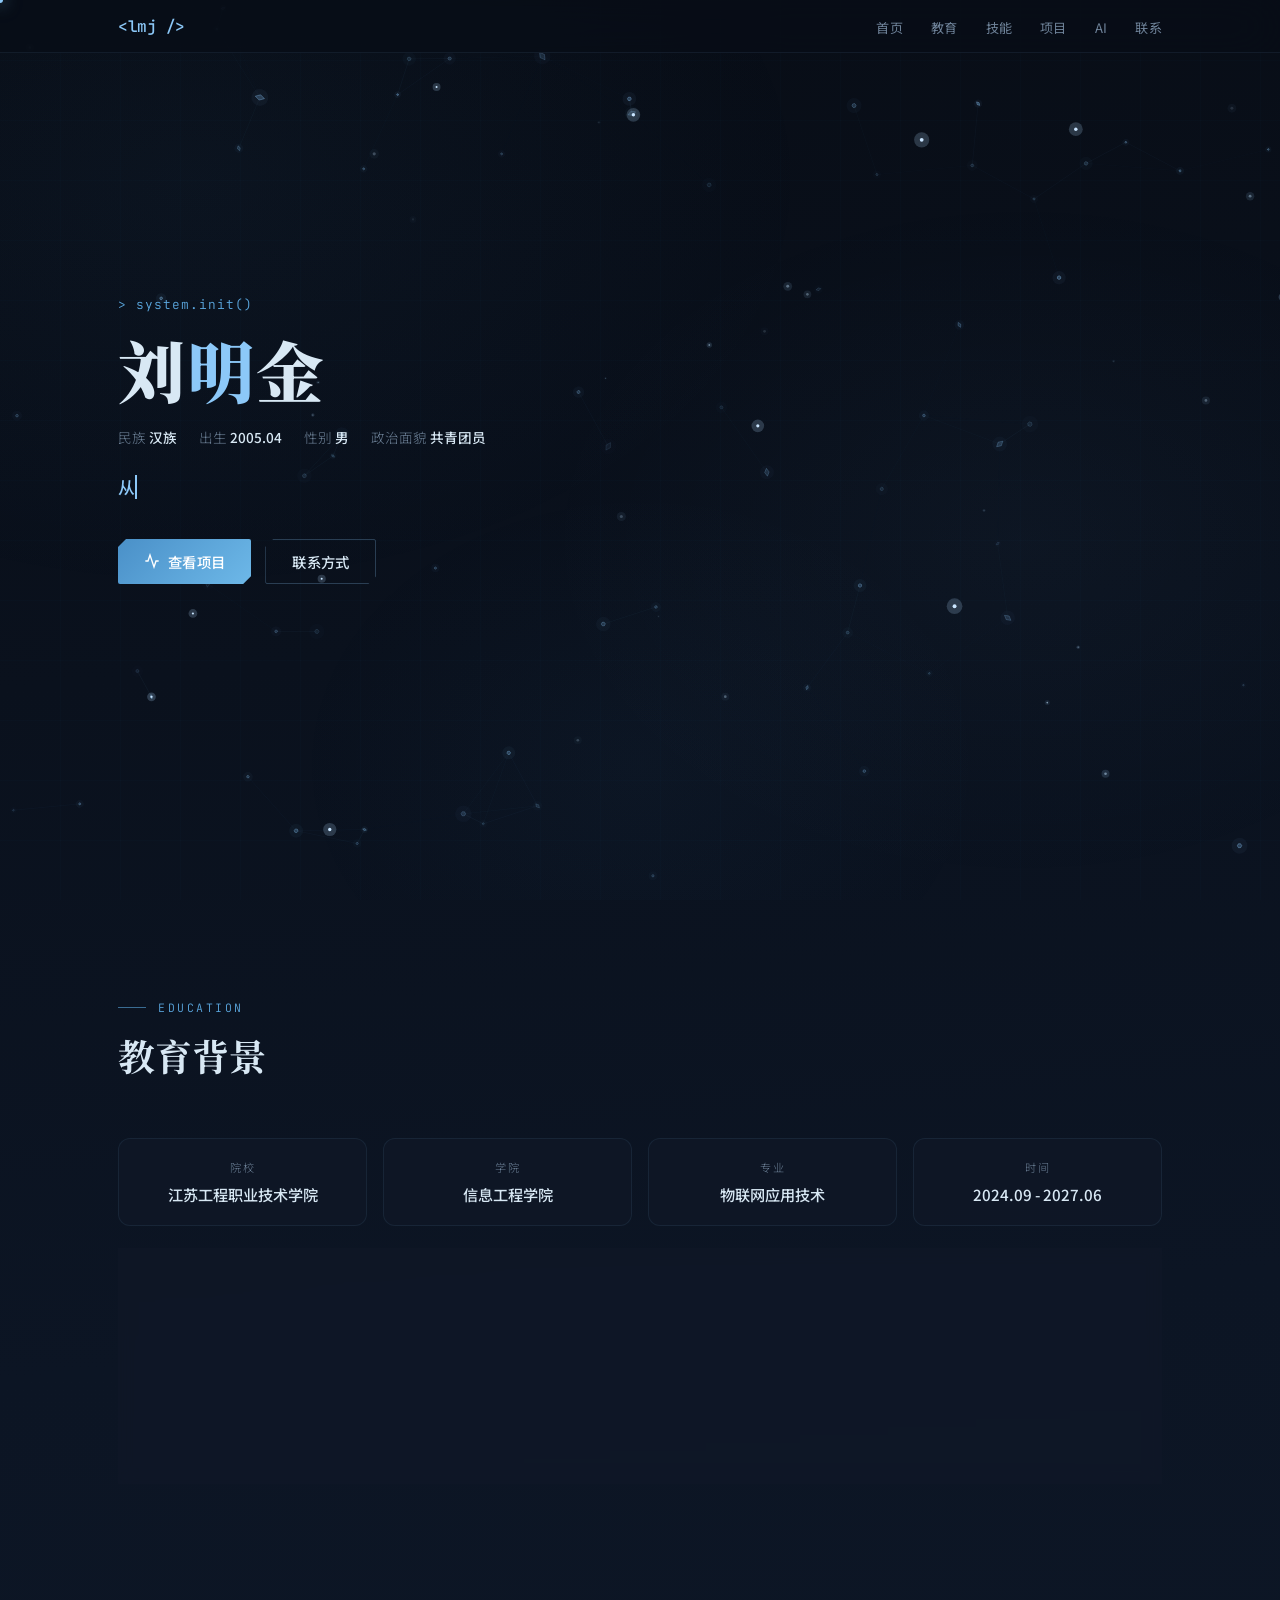
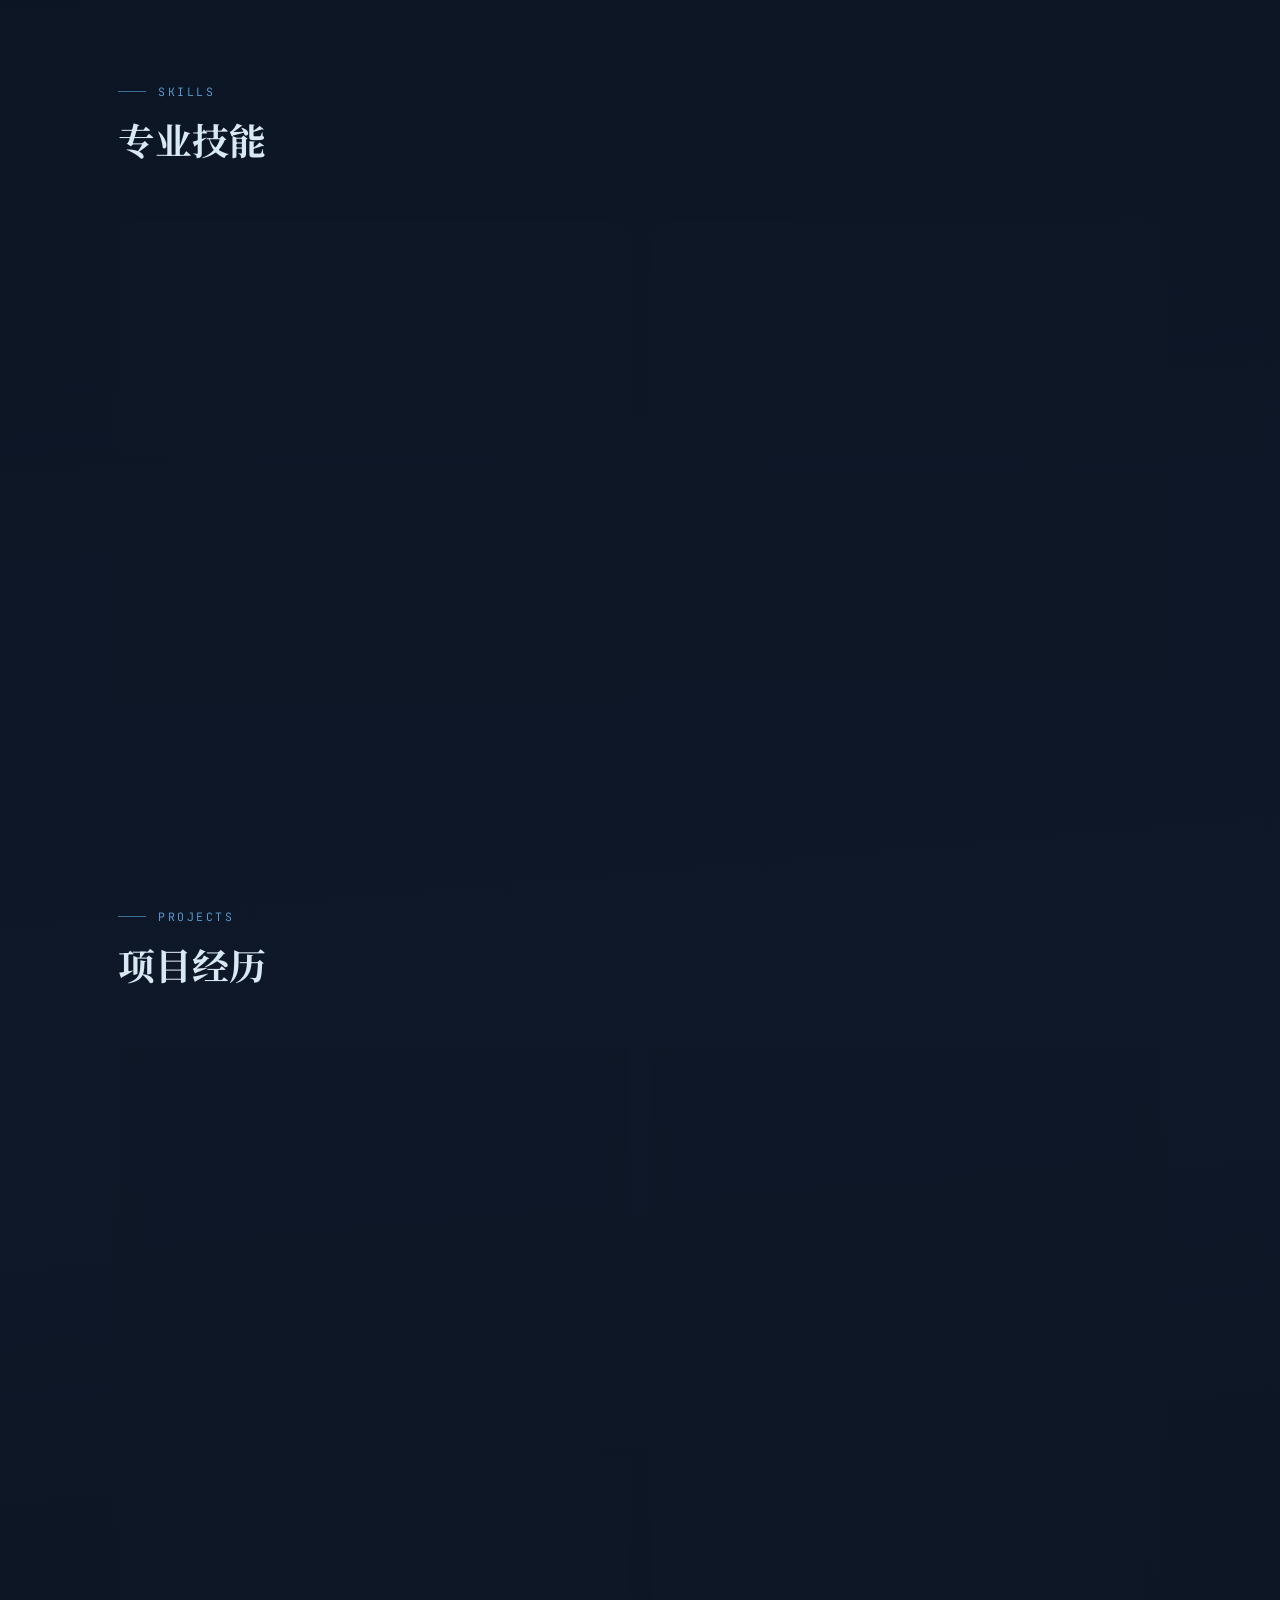
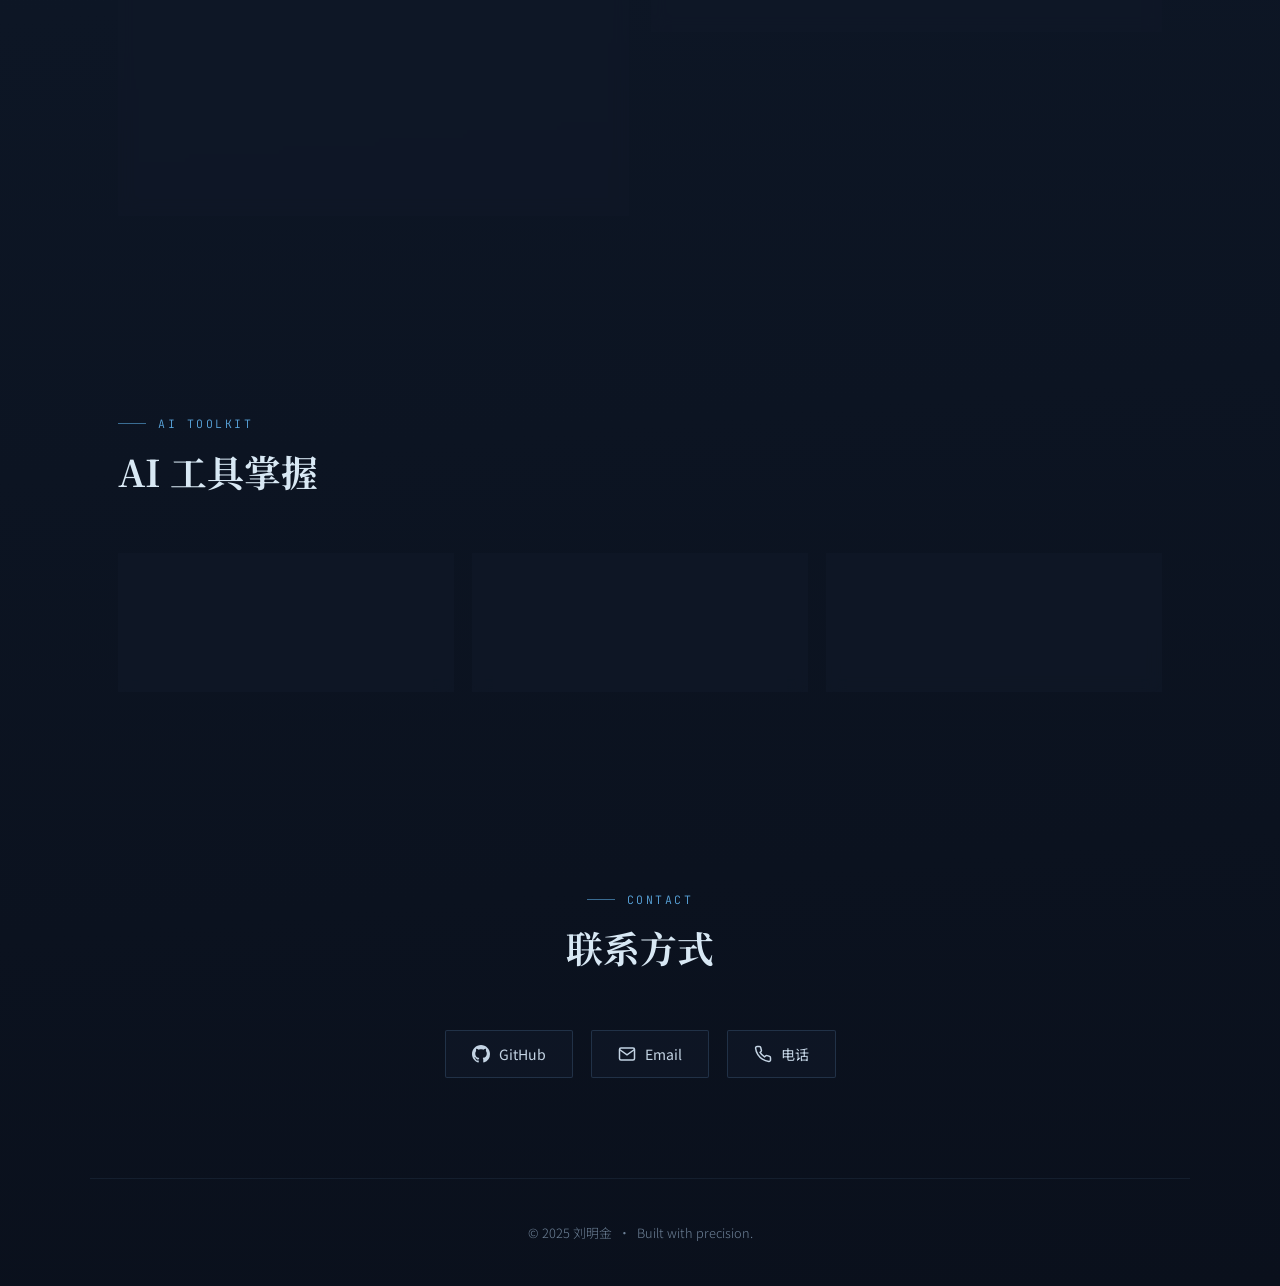
==== commit 57ed5960: "多层粒子背景系统：几何节点网络(六边形/菱形)+连线+数据包+脉冲火花+网格+鼠标驱散聚光" ====
--- a/index.html
+++ b/index.html
@@ -394,81 +394,180 @@
 </footer>
 
 <script>
-/* ── Frost Particle System ── */
+/* ── Arctic Network: Multi-Layer Background System ── */
 (() => {
   const c = document.getElementById('particle-canvas');
   const ctx = c.getContext('2d');
-  let W, H, parts = [];
-  const N = 100;
-  let mouse = { x: -500, y: -500, active: false };
+  let W, H, t = 0;
+  const nodes = [], sparks = [], packets = [];
+  const NODES = 70, SPARKS = 25, PACKETS = 12;
+  const CONNECT_DIST = 130;
+  let mouse = { x: -500, y: -500, active: false, tx: -500, ty: -500 };
 
   function resize() { W = c.width = innerWidth; H = c.height = innerHeight; }
   addEventListener('resize', resize); resize();
 
-  class Frost {
+  /* ── Layer 1: Geometric Network Nodes ── */
+  class Node {
     constructor() {
-      this.reset(true);
-    }
-    reset(init) {
-      this.x = Math.random() * W;
-      this.y = init ? Math.random() * H : -20;
-      this.r = Math.random() * 2.2 + .6;
-      this.vx = (Math.random() - .5) * .3;
-      this.vy = Math.random() * .4 + .15;
-      this.opacity = Math.random() * .5 + .2;
-      this.wobble = Math.random() * Math.PI * 2;
-      this.wobbleSpeed = (Math.random() - .5) * .015;
-      this.wobbleAmp = Math.random() * .4 + .1;
+      this.x = Math.random() * W; this.y = Math.random() * H;
+      this.vx = (Math.random() - .5) * .35; this.vy = (Math.random() - .5) * .35;
+      this.r = Math.random() * 2.2 + 1.2;
+      this.opacity = Math.random() * .35 + .2;
+      this.phase = Math.random() * Math.PI * 2;
+      this.shape = Math.random() < .3 ? 'diamond' : 'hex';
+      this.rotation = Math.random() * Math.PI;
+      this.rv = (Math.random() - .5) * .004;
     }
     update() {
-      this.wobble += this.wobbleSpeed;
-      this.x += this.vx + Math.sin(this.wobble) * this.wobbleAmp;
-      this.y += this.vy;
-
+      this.x += this.vx; this.y += this.vy; this.rotation += this.rv;
+      if (this.x < -30 || this.x > W + 30) this.vx *= -1;
+      if (this.y < -30 || this.y > H + 30) this.vy *= -1;
+
+      // Mouse repulsion
       if (mouse.active) {
-        const dx = mouse.x - this.x, dy = mouse.y - this.y;
-        const dist = Math.sqrt(dx*dx + dy*dy);
-        if (dist < 140) {
-          const force = .015;
-          this.vx -= dx * force * (1 - dist/140);
-          this.vy -= dy * force * (1 - dist/140);
+        const dx = mouse.x - this.x, dy = mouse.y - this.y, dist = Math.sqrt(dx*dx + dy*dy);
+        if (dist < 150) {
+          const f = .02 * (1 - dist / 150);
+          this.vx -= dx * f; this.vy -= dy * f;
         }
       }
-
-      if (this.y > H + 30 || this.x < -30 || this.x > W + 30) {
-        this.reset(false);
+      // Speed damping
+      const s = Math.sqrt(this.vx*this.vx + this.vy*this.vy);
+      if (s > .8) { this.vx *= .98; this.vy *= .98; }
+      if (s < .1) { this.vx += (Math.random()-.5)*.06; this.vy += (Math.random()-.5)*.06; }
+    }
+    draw() {
+      ctx.save(); ctx.translate(this.x, this.y); ctx.rotate(this.rotation);
+      const a = this.opacity * (.8 + .2 * Math.sin(t * .03 + this.phase));
+      ctx.strokeStyle = `rgba(140,200,248,${a})`;
+      ctx.fillStyle = `rgba(140,200,248,${a * .5})`;
+      ctx.lineWidth = .7;
+      if (this.shape === 'diamond') {
+        ctx.beginPath(); ctx.moveTo(0, -this.r*1.4); ctx.lineTo(this.r*.8, 0); ctx.lineTo(0, this.r*1.4); ctx.lineTo(-this.r*.8, 0); ctx.closePath();
+        ctx.fill(); ctx.stroke();
+      } else {
+        const s = this.r * .7;
+        ctx.beginPath();
+        for (let i = 0; i < 6; i++) { const ang = Math.PI/3 * i - Math.PI/6; i === 0 ? ctx.moveTo(Math.cos(ang)*s, Math.sin(ang)*s) : ctx.lineTo(Math.cos(ang)*s, Math.sin(ang)*s); }
+        ctx.closePath(); ctx.fill(); ctx.stroke();
       }
-      const speed = Math.sqrt(this.vx*this.vx + this.vy*this.vy);
-      if (speed > 1.5) { this.vx *= .97; this.vy *= .97; }
+      // Glow halo
+      ctx.beginPath(); ctx.arc(0, 0, this.r*2.5, 0, Math.PI*2);
+      ctx.fillStyle = `rgba(140,200,248,${a*.1})`; ctx.fill();
+      ctx.restore();
+    }
+  }
+
+  /* ── Layer 2: Pulse Sparks ── */
+  class Spark {
+    constructor() {
+      this.reset();
+      this.life = Math.random();
+    }
+    reset() {
+      this.x = Math.random() * W; this.y = Math.random() * H;
+      this.maxLife = .6 + Math.random() * 1.5;
+      this.life = this.maxLife;
+      this.r = Math.random() * 1.4 + .3;
+      this.vx = (Math.random() - .5) * .2; this.vy = -.3 - Math.random() * .5;
+    }
+    update() {
+      this.x += this.vx; this.y += this.vy; this.life -= .008;
+      if (this.life <= 0 || this.y < -20 || this.x < -20 || this.x > W + 20) this.reset();
     }
     draw() {
-      ctx.beginPath();
-      ctx.arc(this.x, this.y, this.r, 0, Math.PI*2);
-      ctx.fillStyle = `rgba(180,215,240,${this.opacity})`;
+      const progress = this.life / this.maxLife;
+      const a = progress < .3 ? progress / .3 : 1 - (progress - .3) / .7;
+      const bright = progress < .2 ? 1 : .5;
+      ctx.beginPath(); ctx.arc(this.x, this.y, this.r, 0, Math.PI*2);
+      ctx.fillStyle = `rgba(200,230,255,${a * bright})`;
       ctx.fill();
-      // Frost glow
-      if (this.r > 1.5) {
-        ctx.beginPath();
-        ctx.arc(this.x, this.y, this.r*2.5, 0, Math.PI*2);
-        ctx.fillStyle = `rgba(160,210,240,${this.opacity*.15})`;
-        ctx.fill();
+      ctx.beginPath(); ctx.arc(this.x, this.y, this.r*3, 0, Math.PI*2);
+      ctx.fillStyle = `rgba(160,210,255,${a * .15})`;
+      ctx.fill();
+    }
+  }
+
+  /* ── Layer 3: Traveling Data Packets ── */
+  class Packet {
+    constructor() {
+      this.reset();
+      this.progress = Math.random();
+    }
+    reset() {
+      // Pick two nearby nodes
+      this.a = nodes[Math.floor(Math.random() * nodes.length)];
+      this.b = nodes[Math.floor(Math.random() * nodes.length)];
+      this.progress = 0;
+      this.speed = .003 + Math.random() * .008;
+      this.r = .8 + Math.random() * 1.2;
+    }
+    update() {
+      this.progress += this.speed;
+      if (this.progress >= 1) this.reset();
+    }
+    draw() {
+      const dx = this.a.x - this.b.x, dy = this.a.y - this.b.y;
+      if (Math.sqrt(dx*dx + dy*dy) > CONNECT_DIST * 1.5) { this.reset(); return; }
+      const px = this.b.x + dx * this.progress, py = this.b.y + dy * this.progress;
+      ctx.beginPath(); ctx.arc(px, py, this.r, 0, Math.PI*2);
+      ctx.fillStyle = '#d0e8ff';
+      ctx.fill();
+      ctx.beginPath(); ctx.arc(px, py, this.r*4, 0, Math.PI*2);
+      ctx.fillStyle = 'rgba(180,220,255,.2)';
+      ctx.fill();
+    }
+  }
+
+  for (let i=0; i<NODES; i++) nodes.push(new Node());
+  for (let i=0; i<SPARKS; i++) sparks.push(new Spark());
+  for (let i=0; i<PACKETS; i++) packets.push(new Packet());
+
+  function drawGrid() {
+    ctx.strokeStyle = 'rgba(100,160,210,.03)';
+    ctx.lineWidth = .5;
+    const step = 60;
+    for (let x = step; x < W; x += step) { ctx.beginPath(); ctx.moveTo(x+.5, 0); ctx.lineTo(x+.5, H); ctx.stroke(); }
+    for (let y = step; y < H; y += step) { ctx.beginPath(); ctx.moveTo(0, y+.5); ctx.lineTo(W, y+.5); ctx.stroke(); }
+  }
+
+  function drawConnections() {
+    for (let i = 0; i < nodes.length; i++) {
+      for (let j = i+1; j < nodes.length; j++) {
+        const dx = nodes[i].x - nodes[j].x, dy = nodes[i].y - nodes[j].y;
+        const dist = Math.sqrt(dx*dx + dy*dy);
+        if (dist < CONNECT_DIST) {
+          const a = (1 - dist/CONNECT_DIST) * .12;
+          if (a < .02) continue;
+          ctx.beginPath(); ctx.moveTo(nodes[i].x, nodes[i].y); ctx.lineTo(nodes[j].x, nodes[j].y);
+          ctx.strokeStyle = `rgba(120,185,230,${a})`; ctx.lineWidth = .5;
+          ctx.stroke();
+        }
       }
     }
   }
 
-  for (let i=0; i<N; i++) parts.push(new Frost());
-
   function anim() {
-    ctx.clearRect(0,0,W,H);
-    for (const p of parts) { p.update(); p.draw(); }
-
-    // Mouse frost glow
+    ctx.clearRect(0, 0, W, H); t++;
+
+    // Smooth mouse
+    if (mouse.active) { mouse.tx += (mouse.x - mouse.tx) * .15; mouse.ty += (mouse.y - mouse.ty) * .15; }
+
+    drawGrid();
+    for (const n of nodes) { n.update(); n.draw(); }
+    drawConnections();
+    for (const p of packets) { p.update(); p.draw(); }
+    for (const s of sparks) { s.update(); s.draw(); }
+
+    // Mouse spotlight
     if (mouse.active) {
-      const g = ctx.createRadialGradient(mouse.x, mouse.y, 0, mouse.x, mouse.y, 100);
-      g.addColorStop(0, 'rgba(180,215,240,.06)');
+      const g = ctx.createRadialGradient(mouse.tx, mouse.ty, 0, mouse.tx, mouse.ty, 180);
+      g.addColorStop(0, 'rgba(160,210,240,.05)');
+      g.addColorStop(.5, 'rgba(140,190,220,.02)');
       g.addColorStop(1, 'rgba(0,0,0,0)');
       ctx.fillStyle = g;
-      ctx.fillRect(mouse.x-100, mouse.y-100, 200, 200);
+      ctx.fillRect(mouse.tx-180, mouse.ty-180, 360, 360);
     }
     requestAnimationFrame(anim);
   }
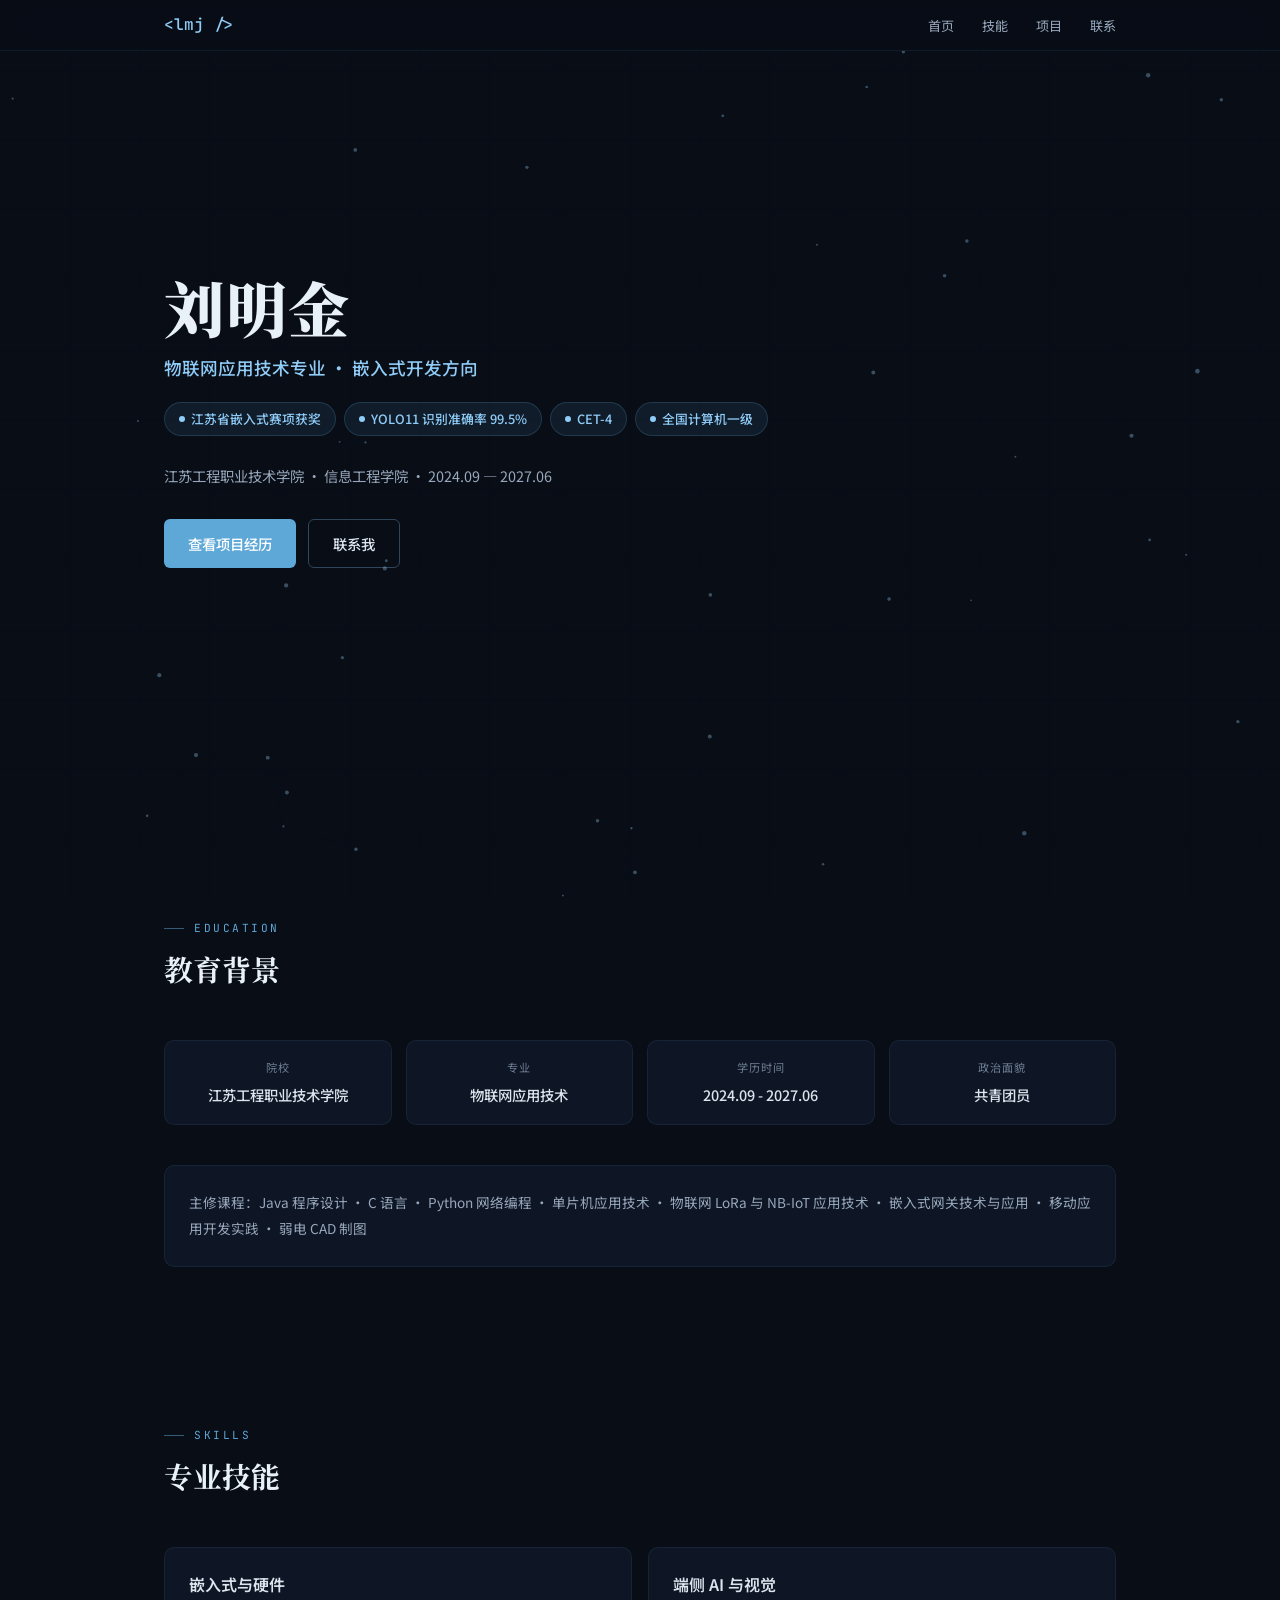
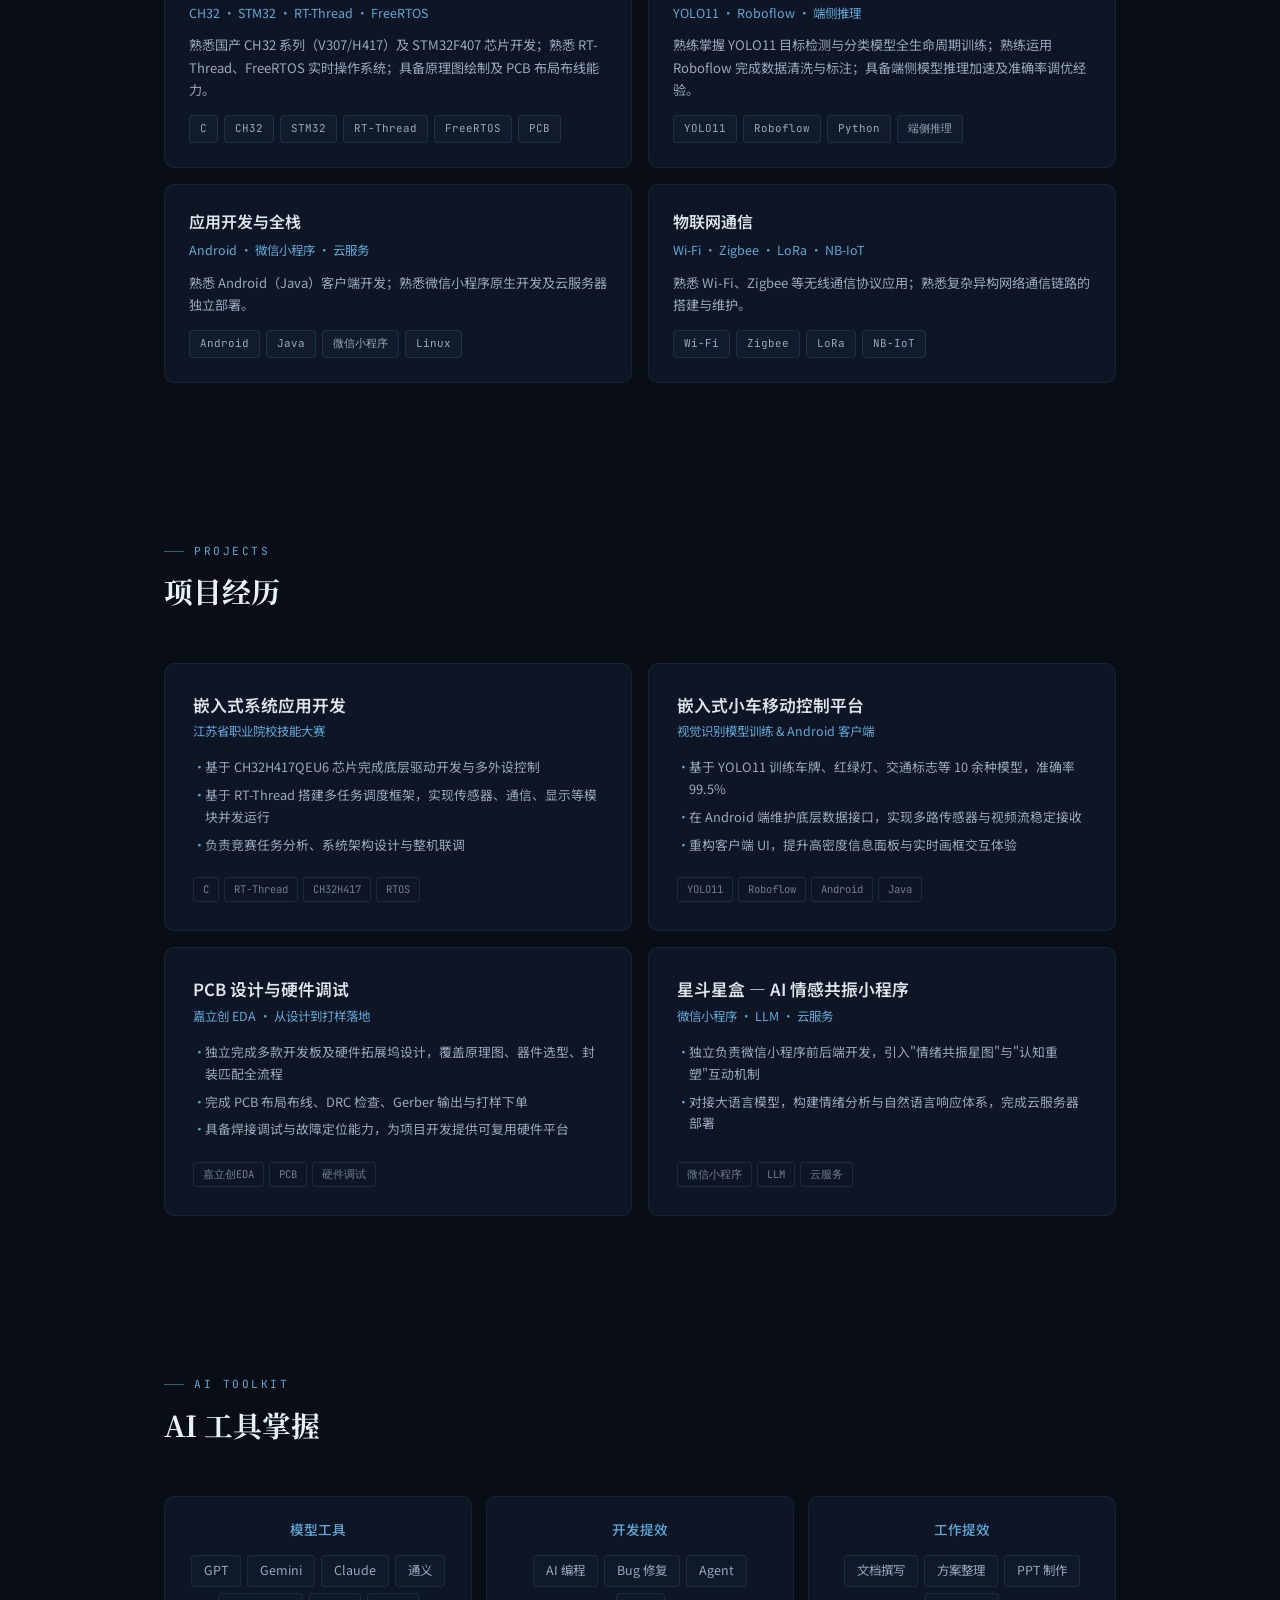
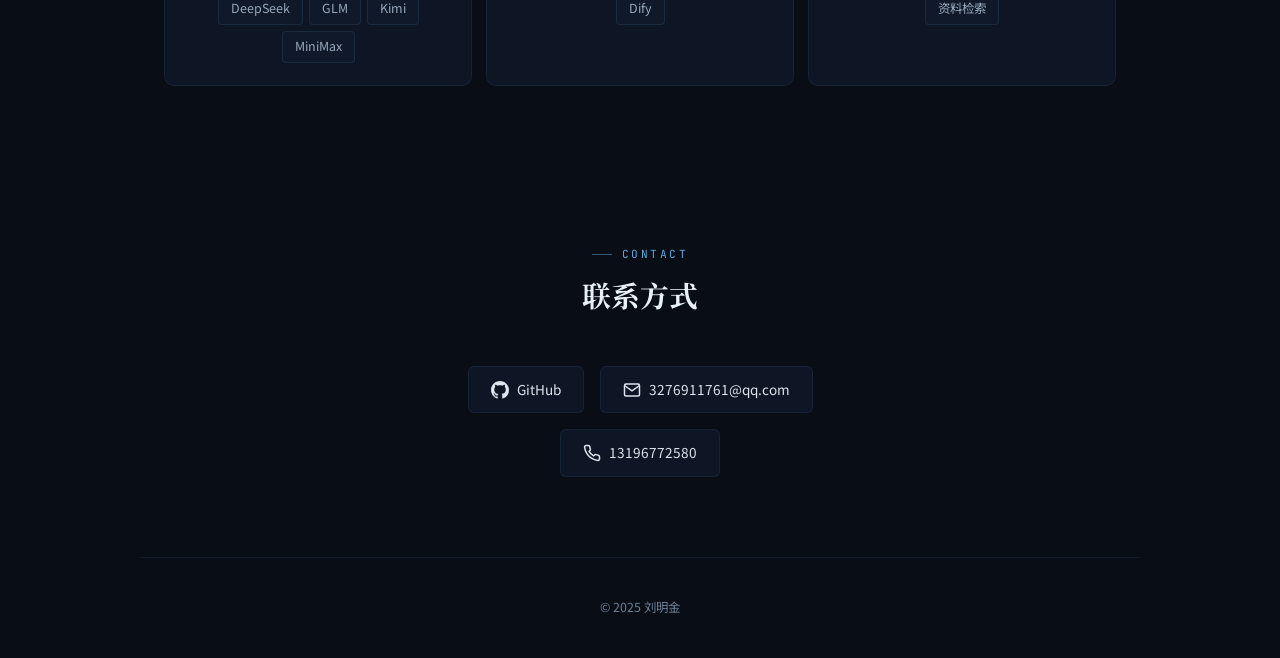
==== commit 42de2825: "HR友好版：首屏亮点前置、高对比度文字、精简项目描述、移除炫技动效、干净专业布局" ====
--- a/index.html
+++ b/index.html
@@ -3,363 +3,280 @@
 <head>
 <meta charset="UTF-8">
 <meta name="viewport" content="width=device-width, initial-scale=1.0">
-<title>刘明金 · 物联网应用技术 · 嵌入式开发者</title>
+<title>刘明金 — 物联网应用技术 · 嵌入式开发</title>
 <link rel="preconnect" href="https://fonts.googleapis.com">
 <link rel="preconnect" href="https://fonts.gstatic.com" crossorigin>
-<link href="https://fonts.googleapis.com/css2?family=Noto+Sans+SC:wght@300;400;500;700&family=Noto+Serif+SC:wght@500;700;900&family=JetBrains+Mono:wght@300;400;500&display=swap" rel="stylesheet">
+<link href="https://fonts.googleapis.com/css2?family=Noto+Sans+SC:wght@300;400;500;600;700&family=Noto+Serif+SC:wght@600;700;900&family=JetBrains+Mono:wght@400;500&display=swap" rel="stylesheet">
 <style>
 :root {
-  --bg-deep: #080d16;
-  --bg: #0c1321;
-  --card: rgba(16, 24, 40, 0.72);
-  --ice: #5ba8e0;
-  --ice-bright: #8cc8f8;
-  --ice-dim: rgba(91, 168, 224, 0.12);
-  --ice-glow: rgba(140, 200, 248, 0.18);
-  --frost: #d8e8f4;
-  --text: #c4d4e4;
-  --text-dim: #6e8298;
-  --border: rgba(140, 200, 248, 0.08);
-  --border-bright: rgba(140, 200, 248, 0.22);
-  --radius: 4px;
-  --radius-lg: 12px;
-}
+  --bg: #080d16;
+  --card: rgba(18, 26, 44, 0.7);
+  --ice: #5ea8d8;
+  --ice-bright: #90ccf8;
+  --ice-dim: rgba(94, 168, 216, 0.1);
+  --text: #dce4ee;
+  --text-mid: #98a8bc;
+  --text-dim: #6e7e94;
+  --border: rgba(100, 160, 210, 0.1);
+  --border-hover: rgba(100, 160, 210, 0.25);
+  --radius: 10px;
+}
+
 * { margin:0; padding:0; box-sizing:border-box; }
-html { scroll-behavior:smooth; background:var(--bg-deep); }
+html { scroll-behavior:smooth; }
 body {
-  background: linear-gradient(175deg, #080d16 0%, #0c1524 30%, #0e1828 60%, #0a101c 100%);
+  background: var(--bg);
   color: var(--text);
   font-family: 'Noto Sans SC', sans-serif;
-  font-weight: 300;
+  font-weight: 400;
   overflow-x: hidden;
-  min-height: 100vh;
-}
-body::before {
-  content: ''; position: fixed; inset: 0; z-index: 0; pointer-events: none;
-  background:
-    radial-gradient(ellipse 900px 600px at 15% 20%, rgba(91,168,224,0.04) 0%, transparent 70%),
-    radial-gradient(ellipse 700px 500px at 80% 60%, rgba(140,200,248,0.03) 0%, transparent 70%),
-    radial-gradient(ellipse 500px 400px at 50% 85%, rgba(91,168,224,0.03) 0%, transparent 70%);
-}
-#particle-canvas { position:fixed; top:0; left:0; width:100%; height:100%; z-index:0; pointer-events:none; }
-
-/* Cursor */
-.cursor { display:none; }
-@media (hover:hover) {
-  .cursor { display:block; width:6px; height:6px; background:var(--ice-bright); border-radius:50%; position:fixed; z-index:9999; pointer-events:none; transform:translate(-50%,-50%); transition:width .25s,height .25s,background .25s,border .25s; box-shadow:0 0 16px var(--ice-bright),0 0 40px rgba(140,200,248,.4); }
-  .cursor.hover { width:28px; height:28px; background:transparent; border:1.5px solid var(--ice-bright); box-shadow:0 0 24px rgba(140,200,248,.5),inset 0 0 12px rgba(140,200,248,.1); }
-}
+  line-height: 1.6;
+}
+
+/* Background canvas */
+#bg-canvas { position:fixed; top:0; left:0; width:100%; height:100%; z-index:0; pointer-events:none; }
 
 /* Nav */
-nav {
-  position:fixed; top:0; left:0; right:0; z-index:100; padding:14px 0;
-  backdrop-filter:blur(24px) saturate(140%); -webkit-backdrop-filter:blur(24px) saturate(140%);
-  background: rgba(8,13,22,.78);
-  border-bottom: 1px solid var(--border);
-  transition: transform .35s cubic-bezier(.4,0,.2,1);
-}
-nav.hidden { transform: translateY(-100%); }
-.nav-inner { max-width:1100px; margin:0 auto; padding:0 28px; display:flex; align-items:center; justify-content:space-between; }
-.nav-logo { font-family:'JetBrains Mono',monospace; font-size:1rem; font-weight:500; color:var(--ice-bright); letter-spacing:-.5px; }
+nav { position:fixed; top:0; left:0; right:0; z-index:100; padding:12px 0; backdrop-filter:blur(20px) saturate(140%); -webkit-backdrop-filter:blur(20px) saturate(140%); background:rgba(8,13,22,.8); border-bottom:1px solid var(--border); transition:transform .35s; }
+nav.hidden { transform:translateY(-100%); }
+.nav-inner { max-width:1000px; margin:0 auto; padding:0 24px; display:flex; align-items:center; justify-content:space-between; }
+.nav-logo { font-family:'JetBrains Mono',monospace; font-size:1rem; font-weight:500; color:var(--ice-bright); }
 .nav-links { display:flex; gap:28px; list-style:none; }
-.nav-links a { color:var(--text-dim); text-decoration:none; font-size:.82rem; font-weight:400; letter-spacing:.3px; transition:color .25s; position:relative; }
-.nav-links a::after { content:''; position:absolute; bottom:-5px; left:0; width:0; height:1px; background:var(--ice-bright); transition:width .3s; }
-.nav-links a:hover { color:var(--frost); }
-.nav-links a:hover::after { width:100%; }
+.nav-links a { color:var(--text-mid); text-decoration:none; font-size:.82rem; transition:color .25s; }
+.nav-links a:hover { color:var(--ice-bright); }
 
 /* Sections */
-section { position:relative; z-index:1; max-width:1100px; margin:0 auto; padding:100px 28px; }
-.section-header { margin-bottom:56px; }
-.section-marker { display:flex; align-items:center; gap:12px; margin-bottom:14px; }
-.section-marker::before { content:''; width:28px; height:1px; background:var(--ice); opacity:.6; }
-.section-label { font-family:'JetBrains Mono',monospace; font-size:.72rem; color:var(--ice); text-transform:uppercase; letter-spacing:2.5px; }
-.section-title { font-family:'Noto Serif SC',serif; font-size:clamp(1.7rem,3.2vw,2.3rem); font-weight:700; color:var(--frost); }
+section { position:relative; z-index:1; max-width:1000px; margin:0 auto; padding:80px 24px; }
+.section-label { font-family:'JetBrains Mono',monospace; font-size:.7rem; color:var(--ice); text-transform:uppercase; letter-spacing:2.5px; margin-bottom:8px; display:flex; align-items:center; gap:10px; }
+.section-label::before { content:''; width:20px; height:1px; background:var(--ice); opacity:.5; }
+.section-title { font-family:'Noto Serif SC',serif; font-size:1.8rem; font-weight:700; color:#e8f0f8; margin-bottom:48px; }
 
 /* Hero */
-.hero { min-height:100vh; display:flex; align-items:center; padding-top:80px; }
-.hero-content { max-width:680px; }
-.hero-greeting { font-family:'JetBrains Mono',monospace; font-size:.8rem; color:var(--ice); letter-spacing:1px; margin-bottom:20px; opacity:0; animation:fadeUp .6s .15s forwards; }
-.hero-name { font-family:'Noto Serif SC',serif; font-size:clamp(2.6rem,5.5vw,4.2rem); font-weight:900; line-height:1.1; color:var(--frost); letter-spacing:2px; opacity:0; animation:fadeUp .6s .3s forwards; }
-.hero-name span { color:var(--ice-bright); }
-.hero-meta { display:flex; flex-wrap:wrap; gap:10px 22px; margin-top:20px; opacity:0; animation:fadeUp .6s .42s forwards; }
-.hero-meta-item { font-size:.85rem; color:var(--text-dim); }
-.hero-meta-item b { color:var(--frost); font-weight:500; }
-.hero-tagline { font-size:1.05rem; color:var(--text-dim); font-weight:300; margin-top:28px; opacity:0; animation:fadeUp .6s .52s forwards; }
-.hero-tagline .typing { color:var(--ice-bright); font-weight:500; border-right:2px solid var(--ice-bright); animation:blink .8s infinite; }
-.hero-cta { display:flex; gap:14px; margin-top:40px; opacity:0; animation:fadeUp .6s .62s forwards; }
-.btn { display:inline-flex; align-items:center; gap:8px; padding:11px 26px; border-radius:2px; font-size:.9rem; font-weight:500; text-decoration:none; cursor:pointer; transition:all .3s; position:relative; letter-spacing:.3px; }
-.btn-primary { background:linear-gradient(135deg,#4a90c8,#6db8e8); color:#fff; clip-path:polygon(8px 0,100% 0,100% calc(100% - 8px),calc(100% - 8px) 100%,0 100%,0 8px); }
-.btn-primary:hover { box-shadow:0 0 36px rgba(109,184,232,.35); transform:translateY(-2px); }
-.btn-outline { border:1px solid rgba(140,200,248,.25); color:var(--frost); clip-path:polygon(8px 0,100% 0,100% calc(100% - 8px),calc(100% - 8px) 100%,0 100%,0 8px); }
+.hero { min-height:calc(100vh - 60px); display:flex; align-items:center; padding-top:80px; }
+.hero-content { max-width:620px; }
+.hero-name { font-family:'Noto Serif SC',serif; font-size:clamp(2.4rem,5vw,3.8rem); font-weight:900; color:#e8f0f8; line-height:1.15; margin-bottom:12px; letter-spacing:1px; }
+.hero-role { font-size:1.1rem; color:var(--ice-bright); font-weight:500; margin-bottom:20px; }
+.hero-badges { display:flex; flex-wrap:wrap; gap:8px; margin-bottom:28px; }
+.badge { display:inline-flex; align-items:center; gap:6px; padding:6px 14px; border-radius:20px; font-size:.8rem; font-weight:500; background:var(--ice-dim); color:var(--ice-bright); border:1px solid rgba(100,170,220,.2); }
+.badge-dot { width:6px; height:6px; border-radius:50%; background:var(--ice-bright); }
+.hero-info-line { color:var(--text-mid); font-size:.9rem; margin-bottom:32px; }
+.hero-cta { display:flex; gap:12px; flex-wrap:wrap; }
+.btn { display:inline-flex; align-items:center; gap:8px; padding:12px 24px; border-radius:6px; font-size:.9rem; font-weight:500; text-decoration:none; cursor:pointer; transition:all .25s; }
+.btn-primary { background:var(--ice); color:#fff; }
+.btn-primary:hover { background:#6eb4e0; transform:translateY(-1px); }
+.btn-outline { border:1px solid rgba(140,200,248,.3); color:var(--text); }
 .btn-outline:hover { border-color:var(--ice-bright); color:var(--ice-bright); background:rgba(140,200,248,.04); }
 
-/* Masonry */
-.masonry-2 { columns:2; column-gap:22px; }
-.masonry-3 { columns:3; column-gap:22px; }
-.masonry-2 > *, .masonry-3 > * { break-inside:avoid; margin-bottom:22px; }
-
-/* Cards */
-.card {
-  background: var(--card);
-  border: 1px solid var(--border);
-  border-radius: var(--radius-lg);
-  padding: 28px;
-  transition: border-color .35s, box-shadow .35s, transform .35s;
-  position: relative;
-  backdrop-filter: blur(8px); -webkit-backdrop-filter: blur(8px);
-}
-.card::before {
-  content: ''; position: absolute; inset: 0; border-radius: inherit;
-  background: linear-gradient(135deg, rgba(140,200,248,0.04) 0%, transparent 50%, rgba(140,200,248,0.02) 100%);
-  pointer-events: none;
-}
-.card:hover { border-color: var(--border-bright); box-shadow: 0 8px 32px rgba(0,0,0,.3), 0 0 0 1px rgba(140,200,248,.06) inset; }
-
-.card-sm { padding: 22px 20px; }
-.card-icon { font-size:1.6rem; margin-bottom:14px; display:block; }
-.card-title { font-family:'Noto Serif SC',serif; font-size:1.05rem; font-weight:700; color:var(--frost); margin-bottom:10px; }
-.card-text { color:var(--text-dim); font-size:.82rem; line-height:1.75; }
-.card-bullets { list-style:none; margin-top:4px; }
-.card-bullets li { color:var(--text-dim); font-size:.8rem; line-height:1.75; padding-left:14px; position:relative; margin-bottom:6px; }
-.card-bullets li::before { content:'—'; position:absolute; left:0; color:var(--ice); font-size:.7rem; }
-
-/* Tags */
-.tags { display:flex; flex-wrap:wrap; gap:6px; margin-top:14px; }
-.tag { padding:4px 11px; border-radius:2px; font-family:'JetBrains Mono',monospace; font-size:.68rem; border:1px solid rgba(140,200,248,.14); color:var(--text-dim); background:rgba(140,200,248,.03); transition:all .25s; }
-.tag:hover { border-color:var(--ice); color:var(--ice-bright); background:var(--ice-dim); }
-
-/* Info grid */
-.info-row { display:grid; grid-template-columns:repeat(4,1fr); gap:16px; margin-bottom:22px; }
-.info-cell { background:var(--card); border:1px solid var(--border); border-radius:var(--radius-lg); padding:20px 16px; text-align:center; transition:border-color .35s; }
-.info-cell:hover { border-color:var(--border-bright); }
-.info-cell-label { font-size:.7rem; color:var(--text-dim); text-transform:uppercase; letter-spacing:1.5px; margin-bottom:8px; }
-.info-cell-value { font-size:.95rem; font-weight:500; color:var(--frost); }
-
-/* Edu card */
-.edu-card .courses { color:var(--text-dim); font-size:.85rem; line-height:1.9; margin-bottom:20px; }
-.edu-card .cert-row { display:flex; gap:10px; flex-wrap:wrap; }
-.cert-badge { padding:8px 18px; border-radius:2px; font-size:.78rem; border:1px solid rgba(140,200,248,.25); color:var(--ice-bright); background:var(--ice-dim); font-weight:400; clip-path:polygon(6px 0,100% 0,100% calc(100% - 6px),calc(100% - 6px) 100%,0 100%,0 6px); }
-
-/* AI */
-.ai-row { display:grid; grid-template-columns:repeat(3,1fr); gap:18px; }
-.ai-card { text-align:center; }
-.ai-card .card-title { font-size:.85rem; color:var(--ice); margin-bottom:16px; font-family:'Noto Sans SC',sans-serif; font-weight:500; }
-
-/* Project card special */
-.project-card .card-title { font-size:1rem; margin-bottom:14px; }
-.project-card .card-bullets li { font-size:.78rem; }
+/* Info cards */
+.info-row { display:grid; grid-template-columns:repeat(4,1fr); gap:14px; margin-bottom:40px; }
+.info-cell { background:var(--card); border:1px solid var(--border); border-radius:var(--radius); padding:18px 16px; text-align:center; }
+.info-cell-label { font-size:.7rem; color:var(--text-dim); letter-spacing:1px; margin-bottom:6px; }
+.info-cell-value { font-size:.9rem; font-weight:500; color:var(--text); }
+
+/* Skill cards */
+.skills-grid { display:grid; grid-template-columns:repeat(2,1fr); gap:16px; }
+.skill-card { background:var(--card); border:1px solid var(--border); border-radius:var(--radius); padding:24px; transition:border-color .3s; }
+.skill-card:hover { border-color:var(--border-hover); }
+.skill-card h3 { font-size:1rem; font-weight:600; color:var(--text); margin-bottom:6px; }
+.skill-card .skill-subtitle { font-size:.78rem; color:var(--ice); margin-bottom:10px; }
+.skill-card p { color:var(--text-mid); font-size:.82rem; line-height:1.7; }
+.skill-tags { display:flex; flex-wrap:wrap; gap:6px; margin-top:14px; }
+.skill-tag { padding:4px 10px; border-radius:4px; font-family:'JetBrains Mono',monospace; font-size:.68rem; border:1px solid rgba(100,170,220,.15); color:var(--text-mid); background:rgba(100,170,220,.04); }
+
+/* Projects */
+.projects-grid { display:grid; grid-template-columns:repeat(2,1fr); gap:16px; }
+.project-card { background:var(--card); border:1px solid var(--border); border-radius:var(--radius); padding:28px; transition:border-color .3s; display:flex; flex-direction:column; }
+.project-card:hover { border-color:var(--border-hover); }
+.project-card h3 { font-size:1.05rem; font-weight:600; color:var(--text); margin-bottom:4px; }
+.project-card .project-subtitle { font-size:.78rem; color:var(--ice); margin-bottom:14px; }
+.project-card ul { list-style:none; flex:1; }
+.project-card li { color:var(--text-mid); font-size:.8rem; line-height:1.7; padding-left:12px; position:relative; margin-bottom:6px; }
+.project-card li::before { content:'·'; position:absolute; left:0; color:var(--ice); }
+.project-tags { display:flex; flex-wrap:wrap; gap:5px; margin-top:16px; }
+.project-tag { padding:3px 9px; border-radius:3px; font-family:'JetBrains Mono',monospace; font-size:.66rem; border:1px solid rgba(100,170,220,.15); color:var(--text-dim); }
+
+/* AI tools */
+.ai-grid { display:grid; grid-template-columns:repeat(3,1fr); gap:14px; }
+.ai-card { background:var(--card); border:1px solid var(--border); border-radius:var(--radius); padding:22px; text-align:center; }
+.ai-card h3 { font-size:.85rem; font-weight:500; color:var(--ice); margin-bottom:14px; }
+.ai-tags { display:flex; flex-wrap:wrap; gap:6px; justify-content:center; }
+.ai-tag { padding:5px 12px; border-radius:4px; font-size:.78rem; border:1px solid rgba(100,170,220,.12); color:var(--text-mid); background:rgba(100,170,220,.03); transition:all .25s; }
+.ai-tag:hover { border-color:var(--ice); color:var(--ice-bright); background:var(--ice-dim); }
 
 /* Contact */
 .contact-inner { text-align:center; max-width:500px; margin:0 auto; }
-.contact-row { display:flex; justify-content:center; gap:18px; margin-top:36px; flex-wrap:wrap; }
-.contact-link { display:flex; align-items:center; gap:9px; padding:13px 26px; border-radius:2px; border:1px solid rgba(140,200,248,.16); text-decoration:none; color:var(--text); font-weight:400; font-size:.88rem; transition:all .3s; background:var(--card); }
-.contact-link:hover { border-color:var(--ice-bright); background:var(--ice-dim); color:var(--ice-bright); box-shadow:0 0 24px rgba(140,200,248,.12); }
+.contact-row { display:flex; justify-content:center; gap:16px; margin-top:32px; flex-wrap:wrap; }
+.contact-link { display:flex; align-items:center; gap:8px; padding:12px 22px; border-radius:6px; border:1px solid var(--border); text-decoration:none; color:var(--text); font-size:.85rem; transition:all .25s; background:var(--card); }
+.contact-link:hover { border-color:var(--ice); background:var(--ice-dim); color:var(--ice-bright); }
 .contact-link svg { width:18px; height:18px; }
 
 /* Footer */
-footer { text-align:center; padding:44px 28px; position:relative; z-index:1; color:var(--text-dim); font-size:.8rem; border-top:1px solid var(--border); max-width:1100px; margin:0 auto; }
-
-/* Animations */
-@keyframes fadeUp { from { opacity:0; transform:translateY(28px); } to { opacity:1; transform:translateY(0); } }
+footer { text-align:center; padding:40px 24px; position:relative; z-index:1; color:var(--text-dim); font-size:.78rem; border-top:1px solid var(--border); max-width:1000px; margin:0 auto; }
+
+/* Animations - subtle */
+@keyframes fadeUp { from { opacity:0; transform:translateY(20px); } to { opacity:1; transform:translateY(0); } }
 @keyframes blink { 0%,100% { border-color:transparent; } 50% { border-color:var(--ice-bright); } }
-@keyframes pulseGlow { 0%,100% { box-shadow:0 0 8px rgba(140,200,248,.08); } 50% { box-shadow:0 0 20px rgba(140,200,248,.18); } }
-.reveal { opacity:0; transform:translateY(36px); transition:opacity .65s cubic-bezier(.22,1,.36,1),transform .65s cubic-bezier(.22,1,.36,1); }
+.reveal { opacity:0; transform:translateY(24px); transition:opacity .5s ease,transform .5s ease; }
 .reveal.visible { opacity:1; transform:translateY(0); }
-.d1 { transition-delay:.05s; } .d2 { transition-delay:.12s; } .d3 { transition-delay:.19s; } .d4 { transition-delay:.26s; } .d5 { transition-delay:.33s; }
-
-/* Corner accent */
-.corner-accent { position:absolute; top:0; right:0; width:40px; height:40px; pointer-events:none; opacity:.3; }
-.corner-accent::before, .corner-accent::after { content:''; position:absolute; background:var(--ice); }
-.corner-accent::before { top:8px; right:0; width:14px; height:1px; }
-.corner-accent::after { top:0; right:8px; width:1px; height:14px; }
+.typing { border-right:2px solid var(--ice-bright); animation:blink .8s infinite; }
 
 @media (max-width:768px) {
-  .masonry-2, .masonry-3 { columns:1; }
-  .info-row { grid-template-columns:repeat(2,1fr); }
-  .ai-row { grid-template-columns:1fr; }
+  .skills-grid, .projects-grid { grid-template-columns:1fr; }
+  .info-row, .ai-grid { grid-template-columns:repeat(2,1fr); }
   .nav-links { gap:14px; }
-  .nav-links a { font-size:.75rem; }
-  section { padding:64px 18px; }
-  .hero { min-height:90vh; }
+  .nav-links a { font-size:.74rem; }
+  section { padding:56px 18px; }
 }
 </style>
 </head>
 <body>
 
-<div class="cursor" id="cursor"></div>
-<canvas id="particle-canvas"></canvas>
+<canvas id="bg-canvas"></canvas>
 
 <!-- NAV -->
 <nav id="nav"><div class="nav-inner">
   <span class="nav-logo">&lt;lmj /&gt;</span>
   <ul class="nav-links">
     <li><a href="#home">首页</a></li>
-    <li><a href="#edu">教育</a></li>
     <li><a href="#skills">技能</a></li>
     <li><a href="#projects">项目</a></li>
-    <li><a href="#ai">AI</a></li>
     <li><a href="#contact">联系</a></li>
   </ul>
 </div></nav>
 
 <!-- HERO -->
 <section class="hero" id="home"><div class="hero-content">
-  <p class="hero-greeting">&gt; system.init()</p>
-  <h1 class="hero-name">刘<span>明</span>金</h1>
-  <div class="hero-meta">
-    <span class="hero-meta-item">民族 <b>汉族</b></span>
-    <span class="hero-meta-item">出生 <b>2005.04</b></span>
-    <span class="hero-meta-item">性别 <b>男</b></span>
-    <span class="hero-meta-item">政治面貌 <b>共青团员</b></span>
-  </div>
-  <p class="hero-tagline"><span class="typing" id="typing-text"></span></p>
+  <h1 class="hero-name">刘明金</h1>
+  <p class="hero-role">物联网应用技术专业 · 嵌入式开发方向</p>
+  <div class="hero-badges">
+    <span class="badge"><span class="badge-dot"></span>江苏省嵌入式赛项获奖</span>
+    <span class="badge"><span class="badge-dot"></span>YOLO11 识别准确率 99.5%</span>
+    <span class="badge"><span class="badge-dot"></span>CET-4</span>
+    <span class="badge"><span class="badge-dot"></span>全国计算机一级</span>
+  </div>
+  <p class="hero-info-line">江苏工程职业技术学院 · 信息工程学院 · 2024.09 — 2027.06</p>
   <div class="hero-cta">
-    <a href="#projects" class="btn btn-primary">
-      <svg width="16" height="16" viewBox="0 0 24 24" fill="none" stroke="currentColor" stroke-width="2"><polyline points="22 12 18 12 15 21 9 3 6 12 2 12"/></svg>
-      查看项目
-    </a>
-    <a href="#contact" class="btn btn-outline">联系方式</a>
+    <a href="#projects" class="btn btn-primary">查看项目经历</a>
+    <a href="#contact" class="btn btn-outline">联系我</a>
   </div>
 </div></section>
 
 <!-- EDUCATION -->
 <section id="edu">
-  <div class="section-header reveal">
-    <div class="section-marker"><span class="section-label">Education</span></div>
-    <h2 class="section-title">教育背景</h2>
-  </div>
-  <div class="info-row reveal d1">
+  <div class="section-label">Education</div>
+  <h2 class="section-title">教育背景</h2>
+  <div class="info-row">
     <div class="info-cell"><div class="info-cell-label">院校</div><div class="info-cell-value">江苏工程职业技术学院</div></div>
-    <div class="info-cell"><div class="info-cell-label">学院</div><div class="info-cell-value">信息工程学院</div></div>
     <div class="info-cell"><div class="info-cell-label">专业</div><div class="info-cell-value">物联网应用技术</div></div>
-    <div class="info-cell"><div class="info-cell-label">时间</div><div class="info-cell-value">2024.09 - 2027.06</div></div>
-  </div>
-  <div class="card edu-card reveal d2">
-    <div class="corner-accent"></div>
-    <h3 class="card-title" style="font-size:1.1rem;">主修课程</h3>
-    <p class="courses">Java 程序设计 · C 语言 · Python 网络编程 · 单片机应用技术 · 物联网 LoRa 与 NB-IoT 应用技术 · 嵌入式网关技术与应用 · 移动应用开发实践 · 弱电 CAD 制图</p>
-    <h3 class="card-title" style="font-size:1.1rem;">资格证书</h3>
-    <div class="cert-row">
-      <span class="cert-badge">大学英语四级 CET-4</span>
-      <span class="cert-badge">全国计算机等级考试一级</span>
-    </div>
+    <div class="info-cell"><div class="info-cell-label">学历时间</div><div class="info-cell-value">2024.09 - 2027.06</div></div>
+    <div class="info-cell"><div class="info-cell-label">政治面貌</div><div class="info-cell-value">共青团员</div></div>
+  </div>
+  <div style="background:var(--card);border:1px solid var(--border);border-radius:var(--radius);padding:24px;">
+    <p style="color:var(--text-mid);font-size:.85rem;line-height:1.9;">主修课程：Java 程序设计 · C 语言 · Python 网络编程 · 单片机应用技术 · 物联网 LoRa 与 NB-IoT 应用技术 · 嵌入式网关技术与应用 · 移动应用开发实践 · 弱电 CAD 制图</p>
   </div>
 </section>
 
 <!-- SKILLS -->
 <section id="skills">
-  <div class="section-header reveal">
-    <div class="section-marker"><span class="section-label">Skills</span></div>
-    <h2 class="section-title">专业技能</h2>
-  </div>
-  <div class="masonry-2">
-    <div class="card reveal d1">
-      <span class="card-icon">&#x1F30F;</span>
-      <h3 class="card-title">嵌入式与硬件</h3>
-      <p class="card-text">熟悉国产 CH32 系列（V307/H417）及 STM32F407 芯片开发；熟悉 FreeRTOS、RT-Thread 实时操作系统；具备绘制原理图及 PCB 布局布线能力。</p>
-      <div class="tags"><span class="tag">C</span><span class="tag">CH32</span><span class="tag">STM32F407</span><span class="tag">RT-Thread</span><span class="tag">FreeRTOS</span><span class="tag">PCB</span></div>
-    </div>
-    <div class="card reveal d2">
-      <span class="card-icon">&#x1F9E0;</span>
-      <h3 class="card-title">端侧 AI 与视觉</h3>
-      <p class="card-text">熟练掌握 YOLO11 目标检测与分类模型全生命周期训练；熟练运用 Roboflow 完成数据清洗与标注；具备端侧模型推理加速及准确率调优经验。</p>
-      <div class="tags"><span class="tag">YOLO11</span><span class="tag">Roboflow</span><span class="tag">Python</span><span class="tag">端侧推理</span></div>
-    </div>
-    <div class="card reveal d3">
-      <span class="card-icon">&#x1F4F1;</span>
-      <h3 class="card-title">应用与全栈</h3>
-      <p class="card-text">熟悉 Android（Java）客户端开发；熟悉微信小程序原生开发及云服务器独立部署。</p>
-      <div class="tags"><span class="tag">Android</span><span class="tag">Java</span><span class="tag">微信小程序</span><span class="tag">Linux</span></div>
-    </div>
-    <div class="card reveal d4">
-      <span class="card-icon">&#x1F4E1;</span>
-      <h3 class="card-title">物联网通信</h3>
-      <p class="card-text">熟悉应用 Wi-Fi、Zigbee；熟悉复杂异构网络通信链路的搭建与维护。</p>
-      <div class="tags"><span class="tag">Wi-Fi</span><span class="tag">Zigbee</span><span class="tag">LoRa</span><span class="tag">NB-IoT</span></div>
+  <div class="section-label">Skills</div>
+  <h2 class="section-title">专业技能</h2>
+  <div class="skills-grid">
+    <div class="skill-card reveal">
+      <h3>嵌入式与硬件</h3>
+      <p class="skill-subtitle">CH32 · STM32 · RT-Thread · FreeRTOS</p>
+      <p>熟悉国产 CH32 系列（V307/H417）及 STM32F407 芯片开发；熟悉 RT-Thread、FreeRTOS 实时操作系统；具备原理图绘制及 PCB 布局布线能力。</p>
+      <div class="skill-tags"><span class="skill-tag">C</span><span class="skill-tag">CH32</span><span class="skill-tag">STM32</span><span class="skill-tag">RT-Thread</span><span class="skill-tag">FreeRTOS</span><span class="skill-tag">PCB</span></div>
+    </div>
+    <div class="skill-card reveal">
+      <h3>端侧 AI 与视觉</h3>
+      <p class="skill-subtitle">YOLO11 · Roboflow · 端侧推理</p>
+      <p>熟练掌握 YOLO11 目标检测与分类模型全生命周期训练；熟练运用 Roboflow 完成数据清洗与标注；具备端侧模型推理加速及准确率调优经验。</p>
+      <div class="skill-tags"><span class="skill-tag">YOLO11</span><span class="skill-tag">Roboflow</span><span class="skill-tag">Python</span><span class="skill-tag">端侧推理</span></div>
+    </div>
+    <div class="skill-card reveal">
+      <h3>应用开发与全栈</h3>
+      <p class="skill-subtitle">Android · 微信小程序 · 云服务</p>
+      <p>熟悉 Android（Java）客户端开发；熟悉微信小程序原生开发及云服务器独立部署。</p>
+      <div class="skill-tags"><span class="skill-tag">Android</span><span class="skill-tag">Java</span><span class="skill-tag">微信小程序</span><span class="skill-tag">Linux</span></div>
+    </div>
+    <div class="skill-card reveal">
+      <h3>物联网通信</h3>
+      <p class="skill-subtitle">Wi-Fi · Zigbee · LoRa · NB-IoT</p>
+      <p>熟悉 Wi-Fi、Zigbee 等无线通信协议应用；熟悉复杂异构网络通信链路的搭建与维护。</p>
+      <div class="skill-tags"><span class="skill-tag">Wi-Fi</span><span class="skill-tag">Zigbee</span><span class="skill-tag">LoRa</span><span class="skill-tag">NB-IoT</span></div>
     </div>
   </div>
 </section>
 
 <!-- PROJECTS -->
 <section id="projects">
-  <div class="section-header reveal">
-    <div class="section-marker"><span class="section-label">Projects</span></div>
-    <h2 class="section-title">项目经历</h2>
-  </div>
-  <div class="masonry-2">
-    <div class="card project-card reveal d1" data-tilt>
-      <div class="corner-accent"></div>
-      <span class="card-icon">&#x1F3C6;</span>
-      <h3 class="card-title">嵌入式系统应用开发赛项</h3>
-      <p class="card-text" style="font-size:.8rem;margin-bottom:10px;color:var(--ice);">江苏省职业院校技能大赛</p>
-      <ul class="card-bullets">
-        <li>基于 CH32H417QEU6 芯片完成底层驱动开发、外设控制与功能模块实现</li>
-        <li>基于 RT-Thread 搭建多任务调度框架，实现传感器采集、通信交互、外设控制、数据显示等模块并发运行</li>
-        <li>负责竞赛任务分析、系统架构设计、模块功能划分，完成从需求理解到整机联调的完整流程</li>
-        <li>围绕 GPIO、串口、定时器、通信及显示模块进行驱动适配和联调，解决数据异常、任务阻塞和通信不稳定等问题</li>
+  <div class="section-label">Projects</div>
+  <h2 class="section-title">项目经历</h2>
+  <div class="projects-grid">
+    <div class="project-card reveal">
+      <h3>嵌入式系统应用开发</h3>
+      <p class="project-subtitle">江苏省职业院校技能大赛</p>
+      <ul>
+        <li>基于 CH32H417QEU6 芯片完成底层驱动开发与多外设控制</li>
+        <li>基于 RT-Thread 搭建多任务调度框架，实现传感器、通信、显示等模块并发运行</li>
+        <li>负责竞赛任务分析、系统架构设计与整机联调</li>
       </ul>
-      <div class="tags"><span class="tag">C</span><span class="tag">RT-Thread</span><span class="tag">CH32H417</span><span class="tag">RTOS</span></div>
-    </div>
-    <div class="card project-card reveal d2" data-tilt>
-      <div class="corner-accent"></div>
-      <span class="card-icon">&#x1F916;</span>
-      <h3 class="card-title">嵌入式小车移动控制平台</h3>
-      <p class="card-text" style="font-size:.8rem;margin-bottom:10px;color:var(--ice);">视觉识别模型训练 & Android 客户端</p>
-      <ul class="card-bullets">
-        <li>利用 Roboflow 建立数据集，基于 YOLO11 训练车牌、红绿灯、交通标志、二维码、颜色、行人等 10 余种模型，综合识别准确率 99.5%</li>
-        <li>在 Android 端完成底层数据接口维护，实现多路传感器信号与视频流稳定接收解析，确保多车协同指令准确下发</li>
-        <li>维护底层 Java 代码并重构冗余逻辑，重新设计客户端 UI，提升高密度信息面板与实时画框的交互体验</li>
+      <div class="project-tags"><span class="project-tag">C</span><span class="project-tag">RT-Thread</span><span class="project-tag">CH32H417</span><span class="project-tag">RTOS</span></div>
+    </div>
+    <div class="project-card reveal">
+      <h3>嵌入式小车移动控制平台</h3>
+      <p class="project-subtitle">视觉识别模型训练 & Android 客户端</p>
+      <ul>
+        <li>基于 YOLO11 训练车牌、红绿灯、交通标志等 10 余种模型，准确率 99.5%</li>
+        <li>在 Android 端维护底层数据接口，实现多路传感器与视频流稳定接收</li>
+        <li>重构客户端 UI，提升高密度信息面板与实时画框交互体验</li>
       </ul>
-      <div class="tags"><span class="tag">YOLO11</span><span class="tag">Roboflow</span><span class="tag">Android</span><span class="tag">Java</span><span class="tag">Python</span></div>
-    </div>
-    <div class="card project-card reveal d3" data-tilt>
-      <div class="corner-accent"></div>
-      <span class="card-icon">&#x1F4D0;</span>
-      <h3 class="card-title">嘉立创 EDA / PCB 设计与硬件调试</h3>
-      <ul class="card-bullets">
-        <li>熟练使用嘉立创 EDA，独立完成多款开发板及硬件拓展坞设计，覆盖原理图绘制、器件选型、封装匹配、网络检查与电路结构规划</li>
-        <li>独立完成 PCB 布局布线、走线优化、丝印整理、DRC 检查、Gerber 输出与打样下单，具备从设计到实物的完整落地经验</li>
-        <li>对打样板进行焊接、上电测试、供电检查、接口验证与功能调试，能定位并修复焊接异常、走线问题及供电不稳定等故障</li>
+      <div class="project-tags"><span class="project-tag">YOLO11</span><span class="project-tag">Roboflow</span><span class="project-tag">Android</span><span class="project-tag">Java</span></div>
+    </div>
+    <div class="project-card reveal">
+      <h3>PCB 设计与硬件调试</h3>
+      <p class="project-subtitle">嘉立创 EDA · 从设计到打样落地</p>
+      <ul>
+        <li>独立完成多款开发板及硬件拓展坞设计，覆盖原理图、器件选型、封装匹配全流程</li>
+        <li>完成 PCB 布局布线、DRC 检查、Gerber 输出与打样下单</li>
+        <li>具备焊接调试与故障定位能力，为项目开发提供可复用硬件平台</li>
       </ul>
-      <div class="tags"><span class="tag">嘉立创EDA</span><span class="tag">PCB</span><span class="tag">MCU</span><span class="tag">硬件调试</span></div>
-    </div>
-    <div class="card project-card reveal d4" data-tilt>
-      <div class="corner-accent"></div>
-      <span class="card-icon">&#x2728;</span>
-      <h3 class="card-title">星斗星盒 — AI 情感共振小程序</h3>
-      <ul class="card-bullets">
+      <div class="project-tags"><span class="project-tag">嘉立创EDA</span><span class="project-tag">PCB</span><span class="project-tag">硬件调试</span></div>
+    </div>
+    <div class="project-card reveal">
+      <h3>星斗星盒 — AI 情感共振小程序</h3>
+      <p class="project-subtitle">微信小程序 · LLM · 云服务</p>
+      <ul>
         <li>独立负责微信小程序前后端开发，引入"情绪共振星图"与"认知重塑"互动机制</li>
-        <li>打通云服务器部署流程，对接大语言模型，构建情绪分析与自然语言响应体系</li>
+        <li>对接大语言模型，构建情绪分析与自然语言响应体系，完成云服务器部署</li>
       </ul>
-      <div class="tags"><span class="tag">微信小程序</span><span class="tag">LLM</span><span class="tag">云服务</span></div>
+      <div class="project-tags"><span class="project-tag">微信小程序</span><span class="project-tag">LLM</span><span class="project-tag">云服务</span></div>
     </div>
   </div>
 </section>
 
 <!-- AI TOOLS -->
 <section id="ai">
-  <div class="section-header reveal">
-    <div class="section-marker"><span class="section-label">AI Toolkit</span></div>
-    <h2 class="section-title">AI 工具掌握</h2>
-  </div>
-  <div class="ai-row">
-    <div class="card card-sm ai-card reveal d1">
-      <h3 class="card-title">模型工具</h3>
-      <div class="tags" style="justify-content:center;">
-        <span class="tag">GPT</span><span class="tag">Gemini</span><span class="tag">Claude</span><span class="tag">通义</span>
-        <span class="tag">DeepSeek</span><span class="tag">GLM</span><span class="tag">Kimi</span><span class="tag">MiniMax</span>
+  <div class="section-label">AI Toolkit</div>
+  <h2 class="section-title">AI 工具掌握</h2>
+  <div class="ai-grid">
+    <div class="ai-card reveal">
+      <h3>模型工具</h3>
+      <div class="ai-tags">
+        <span class="ai-tag">GPT</span><span class="ai-tag">Gemini</span><span class="ai-tag">Claude</span><span class="ai-tag">通义</span>
+        <span class="ai-tag">DeepSeek</span><span class="ai-tag">GLM</span><span class="ai-tag">Kimi</span><span class="ai-tag">MiniMax</span>
       </div>
     </div>
-    <div class="card card-sm ai-card reveal d2">
-      <h3 class="card-title">开发提效</h3>
-      <div class="tags" style="justify-content:center;">
-        <span class="tag">AI 编程</span><span class="tag">Bug 修复</span><span class="tag">Agent</span><span class="tag">Dify</span>
+    <div class="ai-card reveal">
+      <h3>开发提效</h3>
+      <div class="ai-tags">
+        <span class="ai-tag">AI 编程</span><span class="ai-tag">Bug 修复</span><span class="ai-tag">Agent</span><span class="ai-tag">Dify</span>
       </div>
     </div>
-    <div class="card card-sm ai-card reveal d3">
-      <h3 class="card-title">工作提效</h3>
-      <div class="tags" style="justify-content:center;">
-        <span class="tag">文档撰写</span><span class="tag">方案整理</span><span class="tag">PPT 制作</span><span class="tag">资料检索</span>
+    <div class="ai-card reveal">
+      <h3>工作提效</h3>
+      <div class="ai-tags">
+        <span class="ai-tag">文档撰写</span><span class="ai-tag">方案整理</span><span class="ai-tag">PPT 制作</span><span class="ai-tag">资料检索</span>
       </div>
     </div>
   </div>
@@ -367,11 +284,9 @@
 
 <!-- CONTACT -->
 <section id="contact">
-  <div class="section-header reveal" style="text-align:center;">
-    <div class="section-marker" style="justify-content:center;"><span class="section-label">Contact</span></div>
-    <h2 class="section-title">联系方式</h2>
-  </div>
-  <div class="contact-inner reveal d1">
+  <div class="section-label" style="justify-content:center;">Contact</div>
+  <h2 class="section-title" style="text-align:center;">联系方式</h2>
+  <div class="contact-inner">
     <div class="contact-row">
       <a href="https://github.com/050407lmj" target="_blank" rel="noopener" class="contact-link">
         <svg viewBox="0 0 24 24" fill="currentColor"><path d="M12 0C5.37 0 0 5.37 0 12c0 5.31 3.435 9.795 8.205 11.385.6.105.825-.255.825-.57 0-.285-.015-1.23-.015-2.235-3.015.555-3.795-.735-4.035-1.41-.135-.345-.72-1.41-1.23-1.695-.42-.225-1.02-.78-.015-.795.945-.015 1.62.87 1.845 1.23 1.08 1.815 2.805 1.305 3.495.99.105-.78.42-1.305.765-1.605-2.67-.3-5.46-1.335-5.46-5.925 0-1.305.465-2.385 1.23-3.225-.12-.3-.54-1.53.12-3.18 0 0 1.005-.315 3.3 1.23.96-.27 1.98-.405 3-.405s2.04.135 3 .405c2.295-1.56 3.3-1.23 3.3-1.23.66 1.65.24 2.88.12 3.18.765.84 1.23 1.905 1.23 3.225 0 4.605-2.805 5.625-5.475 5.925.435.375.81 1.095.81 2.22 0 1.605-.015 2.895-.015 3.3 0 .315.225.69.825.57A12.02 12.02 0 0024 12c0-6.63-5.37-12-12-12z"/></svg>
@@ -379,243 +294,90 @@
       </a>
       <a href="mailto:3276911761@qq.com" class="contact-link">
         <svg viewBox="0 0 24 24" fill="none" stroke="currentColor" stroke-width="2"><path d="M4 4h16c1.1 0 2 .9 2 2v12c0 1.1-.9 2-2 2H4c-1.1 0-2-.9-2-2V6c0-1.1.9-2 2-2z"/><polyline points="22,6 12,13 2,6"/></svg>
-        Email
+        3276911761@qq.com
       </a>
       <a href="tel:13196772580" class="contact-link">
         <svg viewBox="0 0 24 24" fill="none" stroke="currentColor" stroke-width="2"><path d="M22 16.92v3a2 2 0 0 1-2.18 2 19.79 19.79 0 0 1-8.63-3.07 19.5 19.5 0 0 1-6-6 19.79 19.79 0 0 1-3.07-8.67A2 2 0 0 1 4.11 2h3a2 2 0 0 1 2 1.72 12.84 12.84 0 0 0 .7 2.81 2 2 0 0 1-.45 2.11L8.09 9.91a16 16 0 0 0 6 6l1.27-1.27a2 2 0 0 1 2.11-.45 12.84 12.84 0 0 0 2.81.7A2 2 0 0 1 22 16.92z"/></svg>
-        电话
+        13196772580
       </a>
     </div>
   </div>
 </section>
 
-<footer>
-  <p>&copy; 2025 刘明金 &nbsp;&middot;&nbsp; Built with precision.</p>
-</footer>
+<footer>&copy; 2025 刘明金</footer>
 
 <script>
-/* ── Arctic Network: Multi-Layer Background System ── */
+/* ── Subtle Background: Grid + Minimal Nodes ── */
 (() => {
-  const c = document.getElementById('particle-canvas');
+  const c = document.getElementById('bg-canvas');
   const ctx = c.getContext('2d');
-  let W, H, t = 0;
-  const nodes = [], sparks = [], packets = [];
-  const NODES = 70, SPARKS = 25, PACKETS = 12;
-  const CONNECT_DIST = 130;
-  let mouse = { x: -500, y: -500, active: false, tx: -500, ty: -500 };
-
-  function resize() { W = c.width = innerWidth; H = c.height = innerHeight; }
-  addEventListener('resize', resize); resize();
-
-  /* ── Layer 1: Geometric Network Nodes ── */
+  let W, H, nodes = [];
+  const N = 45, CONN = 120;
+  let mouse = { x: -500, y: -500, on: false };
+
+  function size() { W = c.width = innerWidth; H = c.height = innerHeight; }
+  addEventListener('resize', size); size();
+
   class Node {
     constructor() {
       this.x = Math.random() * W; this.y = Math.random() * H;
-      this.vx = (Math.random() - .5) * .35; this.vy = (Math.random() - .5) * .35;
-      this.r = Math.random() * 2.2 + 1.2;
-      this.opacity = Math.random() * .35 + .2;
-      this.phase = Math.random() * Math.PI * 2;
-      this.shape = Math.random() < .3 ? 'diamond' : 'hex';
-      this.rotation = Math.random() * Math.PI;
-      this.rv = (Math.random() - .5) * .004;
+      this.vx = (Math.random() - .5) * .25; this.vy = (Math.random() - .5) * .25;
+      this.r = Math.random() * 1.5 + .8;
     }
     update() {
-      this.x += this.vx; this.y += this.vy; this.rotation += this.rv;
-      if (this.x < -30 || this.x > W + 30) this.vx *= -1;
-      if (this.y < -30 || this.y > H + 30) this.vy *= -1;
-
-      // Mouse repulsion
-      if (mouse.active) {
-        const dx = mouse.x - this.x, dy = mouse.y - this.y, dist = Math.sqrt(dx*dx + dy*dy);
-        if (dist < 150) {
-          const f = .02 * (1 - dist / 150);
-          this.vx -= dx * f; this.vy -= dy * f;
-        }
+      this.x += this.vx; this.y += this.vy;
+      if (this.x < -20 || this.x > W+20) this.vx *= -1;
+      if (this.y < -20 || this.y > H+20) this.vy *= -1;
+      if (mouse.on) {
+        const dx = mouse.x - this.x, dy = mouse.y - this.y, d = Math.sqrt(dx*dx+dy*dy);
+        if (d < 130) { const f = .012 * (1 - d/130); this.vx -= dx * f; this.vy -= dy * f; }
       }
-      // Speed damping
-      const s = Math.sqrt(this.vx*this.vx + this.vy*this.vy);
-      if (s > .8) { this.vx *= .98; this.vy *= .98; }
-      if (s < .1) { this.vx += (Math.random()-.5)*.06; this.vy += (Math.random()-.5)*.06; }
+      const s = Math.sqrt(this.vx*this.vx+this.vy*this.vy);
+      if (s > .6) { this.vx *= .98; this.vy *= .98; }
     }
     draw() {
-      ctx.save(); ctx.translate(this.x, this.y); ctx.rotate(this.rotation);
-      const a = this.opacity * (.8 + .2 * Math.sin(t * .03 + this.phase));
-      ctx.strokeStyle = `rgba(140,200,248,${a})`;
-      ctx.fillStyle = `rgba(140,200,248,${a * .5})`;
-      ctx.lineWidth = .7;
-      if (this.shape === 'diamond') {
-        ctx.beginPath(); ctx.moveTo(0, -this.r*1.4); ctx.lineTo(this.r*.8, 0); ctx.lineTo(0, this.r*1.4); ctx.lineTo(-this.r*.8, 0); ctx.closePath();
-        ctx.fill(); ctx.stroke();
-      } else {
-        const s = this.r * .7;
-        ctx.beginPath();
-        for (let i = 0; i < 6; i++) { const ang = Math.PI/3 * i - Math.PI/6; i === 0 ? ctx.moveTo(Math.cos(ang)*s, Math.sin(ang)*s) : ctx.lineTo(Math.cos(ang)*s, Math.sin(ang)*s); }
-        ctx.closePath(); ctx.fill(); ctx.stroke();
-      }
-      // Glow halo
-      ctx.beginPath(); ctx.arc(0, 0, this.r*2.5, 0, Math.PI*2);
-      ctx.fillStyle = `rgba(140,200,248,${a*.1})`; ctx.fill();
-      ctx.restore();
+      ctx.beginPath(); ctx.arc(this.x, this.y, this.r, 0, Math.PI*2);
+      ctx.fillStyle = 'rgba(150,200,235,.35)'; ctx.fill();
     }
   }
-
-  /* ── Layer 2: Pulse Sparks ── */
-  class Spark {
-    constructor() {
-      this.reset();
-      this.life = Math.random();
-    }
-    reset() {
-      this.x = Math.random() * W; this.y = Math.random() * H;
-      this.maxLife = .6 + Math.random() * 1.5;
-      this.life = this.maxLife;
-      this.r = Math.random() * 1.4 + .3;
-      this.vx = (Math.random() - .5) * .2; this.vy = -.3 - Math.random() * .5;
-    }
-    update() {
-      this.x += this.vx; this.y += this.vy; this.life -= .008;
-      if (this.life <= 0 || this.y < -20 || this.x < -20 || this.x > W + 20) this.reset();
-    }
-    draw() {
-      const progress = this.life / this.maxLife;
-      const a = progress < .3 ? progress / .3 : 1 - (progress - .3) / .7;
-      const bright = progress < .2 ? 1 : .5;
-      ctx.beginPath(); ctx.arc(this.x, this.y, this.r, 0, Math.PI*2);
-      ctx.fillStyle = `rgba(200,230,255,${a * bright})`;
-      ctx.fill();
-      ctx.beginPath(); ctx.arc(this.x, this.y, this.r*3, 0, Math.PI*2);
-      ctx.fillStyle = `rgba(160,210,255,${a * .15})`;
-      ctx.fill();
-    }
-  }
-
-  /* ── Layer 3: Traveling Data Packets ── */
-  class Packet {
-    constructor() {
-      this.reset();
-      this.progress = Math.random();
-    }
-    reset() {
-      // Pick two nearby nodes
-      this.a = nodes[Math.floor(Math.random() * nodes.length)];
-      this.b = nodes[Math.floor(Math.random() * nodes.length)];
-      this.progress = 0;
-      this.speed = .003 + Math.random() * .008;
-      this.r = .8 + Math.random() * 1.2;
-    }
-    update() {
-      this.progress += this.speed;
-      if (this.progress >= 1) this.reset();
-    }
-    draw() {
-      const dx = this.a.x - this.b.x, dy = this.a.y - this.b.y;
-      if (Math.sqrt(dx*dx + dy*dy) > CONNECT_DIST * 1.5) { this.reset(); return; }
-      const px = this.b.x + dx * this.progress, py = this.b.y + dy * this.progress;
-      ctx.beginPath(); ctx.arc(px, py, this.r, 0, Math.PI*2);
-      ctx.fillStyle = '#d0e8ff';
-      ctx.fill();
-      ctx.beginPath(); ctx.arc(px, py, this.r*4, 0, Math.PI*2);
-      ctx.fillStyle = 'rgba(180,220,255,.2)';
-      ctx.fill();
-    }
-  }
-
-  for (let i=0; i<NODES; i++) nodes.push(new Node());
-  for (let i=0; i<SPARKS; i++) sparks.push(new Spark());
-  for (let i=0; i<PACKETS; i++) packets.push(new Packet());
-
-  function drawGrid() {
-    ctx.strokeStyle = 'rgba(100,160,210,.03)';
-    ctx.lineWidth = .5;
-    const step = 60;
-    for (let x = step; x < W; x += step) { ctx.beginPath(); ctx.moveTo(x+.5, 0); ctx.lineTo(x+.5, H); ctx.stroke(); }
-    for (let y = step; y < H; y += step) { ctx.beginPath(); ctx.moveTo(0, y+.5); ctx.lineTo(W, y+.5); ctx.stroke(); }
-  }
-
-  function drawConnections() {
-    for (let i = 0; i < nodes.length; i++) {
-      for (let j = i+1; j < nodes.length; j++) {
-        const dx = nodes[i].x - nodes[j].x, dy = nodes[i].y - nodes[j].y;
-        const dist = Math.sqrt(dx*dx + dy*dy);
-        if (dist < CONNECT_DIST) {
-          const a = (1 - dist/CONNECT_DIST) * .12;
-          if (a < .02) continue;
-          ctx.beginPath(); ctx.moveTo(nodes[i].x, nodes[i].y); ctx.lineTo(nodes[j].x, nodes[j].y);
-          ctx.strokeStyle = `rgba(120,185,230,${a})`; ctx.lineWidth = .5;
-          ctx.stroke();
-        }
-      }
-    }
-  }
+  for (let i=0; i<N; i++) nodes.push(new Node());
 
   function anim() {
-    ctx.clearRect(0, 0, W, H); t++;
-
-    // Smooth mouse
-    if (mouse.active) { mouse.tx += (mouse.x - mouse.tx) * .15; mouse.ty += (mouse.y - mouse.ty) * .15; }
-
-    drawGrid();
+    ctx.clearRect(0, 0, W, H);
+    // Grid
+    ctx.strokeStyle = 'rgba(80,140,200,.025)'; ctx.lineWidth = .4;
+    const step = 70;
+    for (let x = step; x < W; x += step) { ctx.beginPath(); ctx.moveTo(x, 0); ctx.lineTo(x, H); ctx.stroke(); }
+    for (let y = step; y < H; y += step) { ctx.beginPath(); ctx.moveTo(0, y); ctx.lineTo(W, y); ctx.stroke(); }
+    // Nodes
     for (const n of nodes) { n.update(); n.draw(); }
-    drawConnections();
-    for (const p of packets) { p.update(); p.draw(); }
-    for (const s of sparks) { s.update(); s.draw(); }
-
-    // Mouse spotlight
-    if (mouse.active) {
-      const g = ctx.createRadialGradient(mouse.tx, mouse.ty, 0, mouse.tx, mouse.ty, 180);
-      g.addColorStop(0, 'rgba(160,210,240,.05)');
-      g.addColorStop(.5, 'rgba(140,190,220,.02)');
-      g.addColorStop(1, 'rgba(0,0,0,0)');
-      ctx.fillStyle = g;
-      ctx.fillRect(mouse.tx-180, mouse.ty-180, 360, 360);
+    // Connections
+    for (let i=0; i<nodes.length; i++) for (let j=i+1; j<nodes.length; j++) {
+      const dx = nodes[i].x-nodes[j].x, dy = nodes[i].y-nodes[j].y, d = Math.sqrt(dx*dx+dy*dy);
+      if (d < CONN) { ctx.beginPath(); ctx.moveTo(nodes[i].x, nodes[i].y); ctx.lineTo(nodes[j].x, nodes[j].y); ctx.strokeStyle = `rgba(120,180,220,${(1-d/CONN)*.07})`; ctx.lineWidth = .4; ctx.stroke(); }
+    }
+    // Mouse glow
+    if (mouse.on) {
+      const g = ctx.createRadialGradient(mouse.x, mouse.y, 0, mouse.x, mouse.y, 140);
+      g.addColorStop(0, 'rgba(140,200,240,.04)'); g.addColorStop(1, 'rgba(0,0,0,0)');
+      ctx.fillStyle = g; ctx.fillRect(mouse.x-140, mouse.y-140, 280, 280);
     }
     requestAnimationFrame(anim);
   }
-
-  addEventListener('mousemove', e => { mouse.x = e.clientX; mouse.y = e.clientY; mouse.active = true; });
-  addEventListener('mouseleave', () => { mouse.active = false; });
-  addEventListener('touchmove', e => { mouse.x = e.touches[0].clientX; mouse.y = e.touches[0].clientY; mouse.active = true; });
-  addEventListener('touchend', () => { mouse.active = false; });
+  addEventListener('mousemove', e => { mouse.x = e.clientX; mouse.y = e.clientY; mouse.on = true; });
+  addEventListener('mouseleave', () => { mouse.on = false; });
   anim();
 })();
 
-/* ── Custom Cursor ── */
-{
-  const cur = document.getElementById('cursor');
-  addEventListener('mousemove', e => { cur.style.left = e.clientX+'px'; cur.style.top = e.clientY+'px'; });
-  document.querySelectorAll('a,button,.btn,.card,.tag,.cert-badge,.info-cell,.contact-link').forEach(el => {
-    el.addEventListener('mouseenter', () => cur.classList.add('hover'));
-    el.addEventListener('mouseleave', () => cur.classList.remove('hover'));
-  });
-}
-
-/* ── Scroll Reveal ── */
+/* Scroll reveal */
 {
   const obs = new IntersectionObserver(entries => {
     entries.forEach(e => { if (e.isIntersecting) e.target.classList.add('visible'); });
-  }, { threshold: .12, rootMargin: '0px 0px -40px 0px' });
+  }, { threshold: .1, rootMargin: '0px 0px -30px 0px' });
   document.querySelectorAll('.reveal').forEach(el => obs.observe(el));
 }
 
-/* ── 3D Tilt ── */
-{
-  document.querySelectorAll('[data-tilt]').forEach(card => {
-    card.addEventListener('mousemove', e => {
-      const r = card.getBoundingClientRect();
-      const x = e.clientX - r.left, y = e.clientY - r.top;
-      const rx = ((y - r.height/2) / (r.height/2)) * -6;
-      const ry = ((x - r.width/2) / (r.width/2)) * 6;
-      card.style.transform = `perspective(800px) rotateX(${rx}deg) rotateY(${ry}deg)`;
-      card.style.transition = 'transform .08s ease';
-    });
-    card.addEventListener('mouseleave', () => {
-      card.style.transition = 'transform .5s ease';
-      card.style.transform = 'perspective(800px) rotateX(0) rotateY(0)';
-    });
-  });
-}
-
-/* ── Nav Scroll ── */
+/* Nav scroll */
 {
   let last = 0;
   const nav = document.getElementById('nav');
@@ -625,23 +387,6 @@
     last = cur;
   }, { passive: true });
 }
-
-/* ── Typing ── */
-{
-  const phrases = ['物联网应用技术 · 嵌入式开发', 'RT-Thread · FreeRTOS · YOLO11', '从底层驱动到端侧AI推理', 'PCB设计 · 微信小程序 · Android'];
-  let pi=0, ci=0, del=false;
-  const el = document.getElementById('typing-text');
-  function type() {
-    const cur = phrases[pi];
-    el.textContent = cur.substring(0, del ? ci-1 : ci+1);
-    ci += del ? -1 : 1;
-    let sp = del ? 35 : 75;
-    if (!del && ci === cur.length) { sp = 2200; del = true; }
-    else if (del && ci === 0) { del = false; pi = (pi+1) % phrases.length; sp = 350; }
-    setTimeout(type, sp);
-  }
-  type();
-}
 </script>
 </body>
 </html>
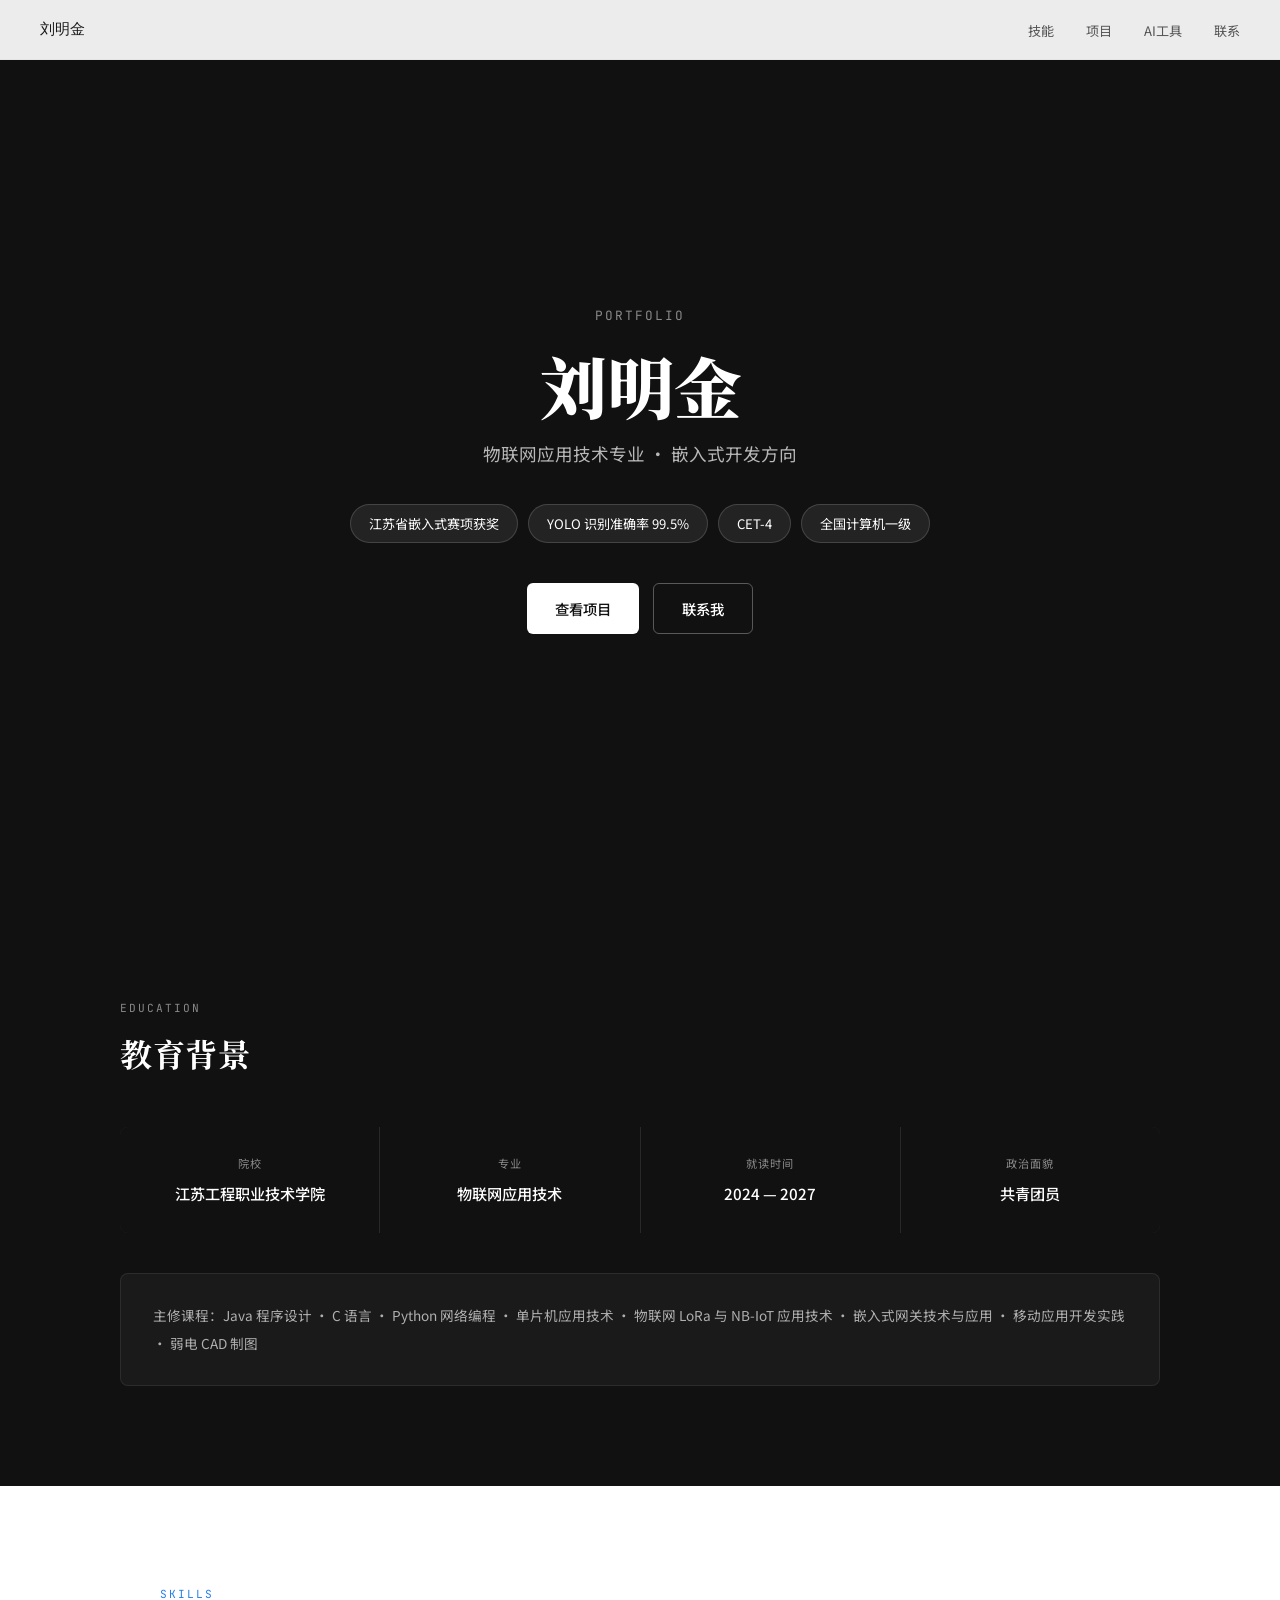
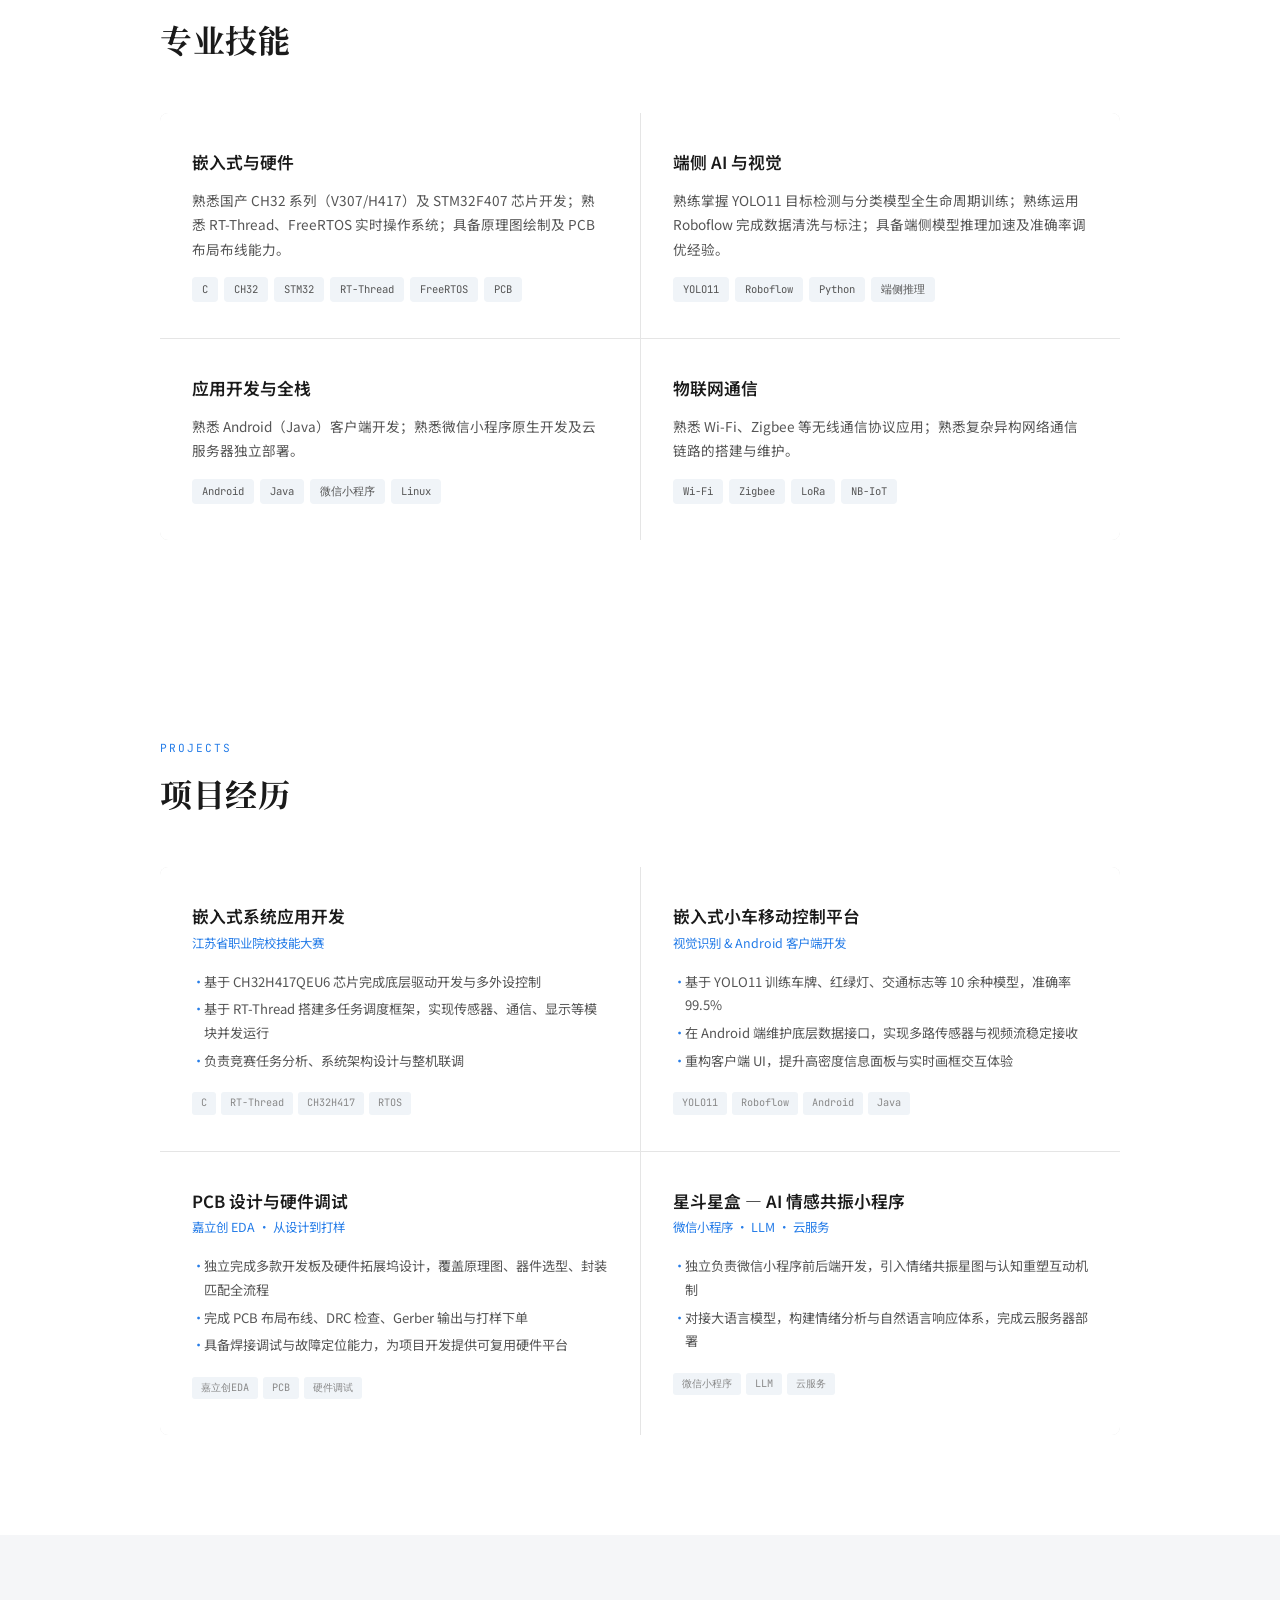
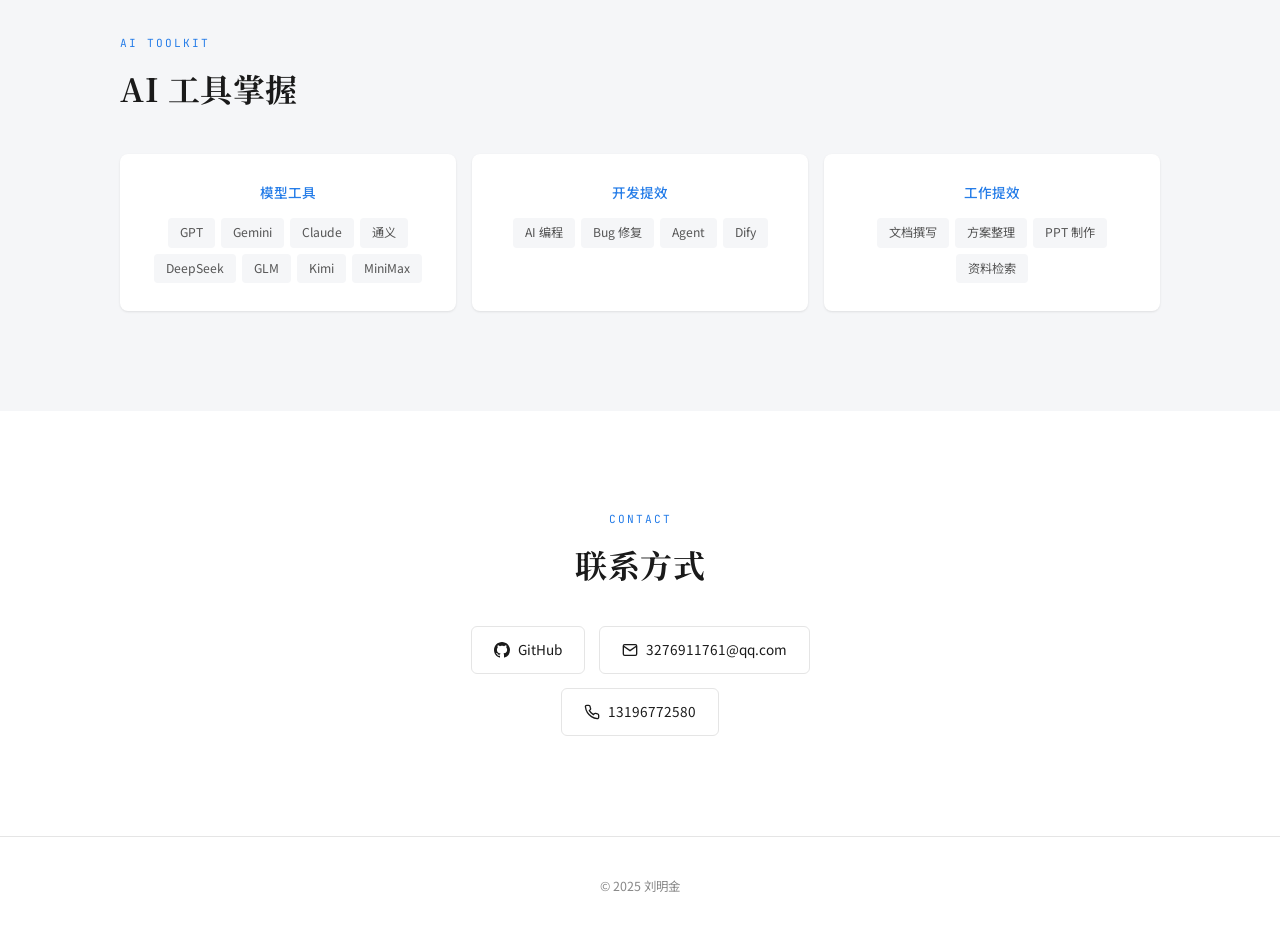
==== commit 54992acd: "大疆/Apple风格重设计：浅色为主+深色交替分区、大量留白、去粒子背景、专业克制配色" ====
--- a/index.html
+++ b/index.html
@@ -9,213 +9,226 @@
 <link href="https://fonts.googleapis.com/css2?family=Noto+Sans+SC:wght@300;400;500;600;700&family=Noto+Serif+SC:wght@600;700;900&family=JetBrains+Mono:wght@400;500&display=swap" rel="stylesheet">
 <style>
 :root {
-  --bg: #080d16;
-  --card: rgba(18, 26, 44, 0.7);
-  --ice: #5ea8d8;
-  --ice-bright: #90ccf8;
-  --ice-dim: rgba(94, 168, 216, 0.1);
-  --text: #dce4ee;
-  --text-mid: #98a8bc;
-  --text-dim: #6e7e94;
-  --border: rgba(100, 160, 210, 0.1);
-  --border-hover: rgba(100, 160, 210, 0.25);
-  --radius: 10px;
+  --white: #ffffff;
+  --bg: #f5f6f8;
+  --bg-dark: #111111;
+  --text: #1a1a1a;
+  --text-mid: #555;
+  --text-light: #888;
+  --accent: #267de8;
+  --accent-hover: #1a6ad4;
+  --border: #e5e5e5;
+  --shadow: 0 1px 3px rgba(0,0,0,.06), 0 1px 2px rgba(0,0,0,.04);
+  --radius: 8px;
 }
 
 * { margin:0; padding:0; box-sizing:border-box; }
 html { scroll-behavior:smooth; }
 body {
-  background: var(--bg);
+  background: var(--white);
   color: var(--text);
   font-family: 'Noto Sans SC', sans-serif;
   font-weight: 400;
-  overflow-x: hidden;
   line-height: 1.6;
-}
-
-/* Background canvas */
-#bg-canvas { position:fixed; top:0; left:0; width:100%; height:100%; z-index:0; pointer-events:none; }
+  -webkit-font-smoothing: antialiased;
+}
 
 /* Nav */
-nav { position:fixed; top:0; left:0; right:0; z-index:100; padding:12px 0; backdrop-filter:blur(20px) saturate(140%); -webkit-backdrop-filter:blur(20px) saturate(140%); background:rgba(8,13,22,.8); border-bottom:1px solid var(--border); transition:transform .35s; }
+nav {
+  position:fixed; top:0; left:0; right:0; z-index:100;
+  padding:0 40px;
+  height:60px; display:flex; align-items:center; justify-content:space-between;
+  background:rgba(255,255,255,.92);
+  backdrop-filter:blur(12px); -webkit-backdrop-filter:blur(12px);
+  border-bottom:1px solid var(--border);
+  transition:transform .35s;
+}
 nav.hidden { transform:translateY(-100%); }
-.nav-inner { max-width:1000px; margin:0 auto; padding:0 24px; display:flex; align-items:center; justify-content:space-between; }
-.nav-logo { font-family:'JetBrains Mono',monospace; font-size:1rem; font-weight:500; color:var(--ice-bright); }
-.nav-links { display:flex; gap:28px; list-style:none; }
-.nav-links a { color:var(--text-mid); text-decoration:none; font-size:.82rem; transition:color .25s; }
-.nav-links a:hover { color:var(--ice-bright); }
+.nav-logo { font-family:'JetBrains Mono',monospace; font-size:.95rem; font-weight:500; color:var(--text); }
+.nav-links { display:flex; gap:32px; list-style:none; }
+.nav-links a { color:var(--text-mid); text-decoration:none; font-size:.82rem; transition:color .2s; }
+.nav-links a:hover { color:var(--accent); }
 
 /* Sections */
-section { position:relative; z-index:1; max-width:1000px; margin:0 auto; padding:80px 24px; }
-.section-label { font-family:'JetBrains Mono',monospace; font-size:.7rem; color:var(--ice); text-transform:uppercase; letter-spacing:2.5px; margin-bottom:8px; display:flex; align-items:center; gap:10px; }
-.section-label::before { content:''; width:20px; height:1px; background:var(--ice); opacity:.5; }
-.section-title { font-family:'Noto Serif SC',serif; font-size:1.8rem; font-weight:700; color:#e8f0f8; margin-bottom:48px; }
-
-/* Hero */
-.hero { min-height:calc(100vh - 60px); display:flex; align-items:center; padding-top:80px; }
-.hero-content { max-width:620px; }
-.hero-name { font-family:'Noto Serif SC',serif; font-size:clamp(2.4rem,5vw,3.8rem); font-weight:900; color:#e8f0f8; line-height:1.15; margin-bottom:12px; letter-spacing:1px; }
-.hero-role { font-size:1.1rem; color:var(--ice-bright); font-weight:500; margin-bottom:20px; }
-.hero-badges { display:flex; flex-wrap:wrap; gap:8px; margin-bottom:28px; }
-.badge { display:inline-flex; align-items:center; gap:6px; padding:6px 14px; border-radius:20px; font-size:.8rem; font-weight:500; background:var(--ice-dim); color:var(--ice-bright); border:1px solid rgba(100,170,220,.2); }
-.badge-dot { width:6px; height:6px; border-radius:50%; background:var(--ice-bright); }
-.hero-info-line { color:var(--text-mid); font-size:.9rem; margin-bottom:32px; }
-.hero-cta { display:flex; gap:12px; flex-wrap:wrap; }
-.btn { display:inline-flex; align-items:center; gap:8px; padding:12px 24px; border-radius:6px; font-size:.9rem; font-weight:500; text-decoration:none; cursor:pointer; transition:all .25s; }
-.btn-primary { background:var(--ice); color:#fff; }
-.btn-primary:hover { background:#6eb4e0; transform:translateY(-1px); }
-.btn-outline { border:1px solid rgba(140,200,248,.3); color:var(--text); }
-.btn-outline:hover { border-color:var(--ice-bright); color:var(--ice-bright); background:rgba(140,200,248,.04); }
-
-/* Info cards */
-.info-row { display:grid; grid-template-columns:repeat(4,1fr); gap:14px; margin-bottom:40px; }
-.info-cell { background:var(--card); border:1px solid var(--border); border-radius:var(--radius); padding:18px 16px; text-align:center; }
-.info-cell-label { font-size:.7rem; color:var(--text-dim); letter-spacing:1px; margin-bottom:6px; }
-.info-cell-value { font-size:.9rem; font-weight:500; color:var(--text); }
-
-/* Skill cards */
-.skills-grid { display:grid; grid-template-columns:repeat(2,1fr); gap:16px; }
-.skill-card { background:var(--card); border:1px solid var(--border); border-radius:var(--radius); padding:24px; transition:border-color .3s; }
-.skill-card:hover { border-color:var(--border-hover); }
-.skill-card h3 { font-size:1rem; font-weight:600; color:var(--text); margin-bottom:6px; }
-.skill-card .skill-subtitle { font-size:.78rem; color:var(--ice); margin-bottom:10px; }
-.skill-card p { color:var(--text-mid); font-size:.82rem; line-height:1.7; }
-.skill-tags { display:flex; flex-wrap:wrap; gap:6px; margin-top:14px; }
-.skill-tag { padding:4px 10px; border-radius:4px; font-family:'JetBrains Mono',monospace; font-size:.68rem; border:1px solid rgba(100,170,220,.15); color:var(--text-mid); background:rgba(100,170,220,.04); }
+section { max-width:1040px; margin:0 auto; padding:100px 40px; }
+
+/* Hero - dark section */
+.hero {
+  background: var(--bg-dark);
+  color: #fff;
+  max-width:100%;
+  min-height:100vh;
+  display:flex; align-items:center; justify-content:center;
+  text-align:center;
+  padding: 120px 40px 80px;
+}
+.hero-inner { max-width:700px; }
+.hero-greeting { font-family:'JetBrains Mono',monospace; font-size:.8rem; color:rgba(255,255,255,.5); letter-spacing:2px; margin-bottom:20px; }
+.hero-name { font-family:'Noto Serif SC',serif; font-size:clamp(2.8rem,5.5vw,4.2rem); font-weight:900; color:#fff; line-height:1.15; margin-bottom:16px; }
+.hero-role { font-size:1.1rem; color:rgba(255,255,255,.7); font-weight:400; margin-bottom:36px; }
+.hero-badges { display:flex; flex-wrap:wrap; gap:10px; justify-content:center; margin-bottom:40px; }
+.hero-badge { padding:8px 18px; border-radius:20px; font-size:.82rem; color:#fff; background:rgba(255,255,255,.08); border:1px solid rgba(255,255,255,.15); }
+.hero-cta { display:flex; gap:14px; justify-content:center; flex-wrap:wrap; }
+.btn { display:inline-flex; align-items:center; gap:8px; padding:13px 28px; border-radius:6px; font-size:.9rem; font-weight:500; text-decoration:none; cursor:pointer; transition:all .25s; }
+.btn-dark { background:#fff; color:#111; }
+.btn-dark:hover { background:#e8e8e8; }
+.btn-outline { border:1px solid rgba(255,255,255,.3); color:#fff; }
+.btn-outline:hover { border-color:#fff; background:rgba(255,255,255,.08); }
+
+/* Light sections */
+.section-label { font-family:'JetBrains Mono',monospace; font-size:.7rem; color:var(--accent); text-transform:uppercase; letter-spacing:2px; margin-bottom:10px; }
+.section-title { font-family:'Noto Serif SC',serif; font-size:2rem; font-weight:700; color:var(--text); margin-bottom:48px; letter-spacing:.5px; }
+
+/* Education - dark alternate section */
+.edu-section {
+  background: var(--bg-dark);
+  color: #fff;
+  max-width:100%;
+  padding:100px 40px;
+}
+.edu-section .section-title { color:#fff; }
+.edu-section .section-label { color:rgba(255,255,255,.5); }
+.info-row { display:grid; grid-template-columns:repeat(4,1fr); gap:1px; max-width:1040px; margin:0 auto 40px; background:rgba(255,255,255,.1); border-radius:var(--radius); overflow:hidden; }
+.info-cell { background:var(--bg-dark); padding:28px 20px; text-align:center; }
+.info-cell-label { font-size:.7rem; color:rgba(255,255,255,.5); letter-spacing:1px; margin-bottom:8px; }
+.info-cell-value { font-size:.95rem; font-weight:500; color:#fff; }
+.course-card { background:rgba(255,255,255,.04); border:1px solid rgba(255,255,255,.08); border-radius:var(--radius); padding:28px 32px; max-width:1040px; margin:0 auto; }
+.course-card p { color:rgba(255,255,255,.65); font-size:.85rem; line-height:2; }
+
+/* Skills */
+.skills-grid { display:grid; grid-template-columns:repeat(2,1fr); gap:1px; background:var(--border); border-radius:var(--radius); overflow:hidden; }
+.skill-card { background:var(--white); padding:36px 32px; transition:background .25s; }
+.skill-card:hover { background:#fafbfc; }
+.skill-card h3 { font-size:1.05rem; font-weight:600; margin-bottom:12px; }
+.skill-card p { color:var(--text-mid); font-size:.85rem; line-height:1.8; }
+.skill-tags { display:flex; flex-wrap:wrap; gap:6px; margin-top:16px; }
+.skill-tag { padding:4px 10px; border-radius:4px; font-family:'JetBrains Mono',monospace; font-size:.66rem; background:#f0f4f8; color:var(--text-mid); }
 
 /* Projects */
-.projects-grid { display:grid; grid-template-columns:repeat(2,1fr); gap:16px; }
-.project-card { background:var(--card); border:1px solid var(--border); border-radius:var(--radius); padding:28px; transition:border-color .3s; display:flex; flex-direction:column; }
-.project-card:hover { border-color:var(--border-hover); }
-.project-card h3 { font-size:1.05rem; font-weight:600; color:var(--text); margin-bottom:4px; }
-.project-card .project-subtitle { font-size:.78rem; color:var(--ice); margin-bottom:14px; }
-.project-card ul { list-style:none; flex:1; }
-.project-card li { color:var(--text-mid); font-size:.8rem; line-height:1.7; padding-left:12px; position:relative; margin-bottom:6px; }
-.project-card li::before { content:'·'; position:absolute; left:0; color:var(--ice); }
-.project-tags { display:flex; flex-wrap:wrap; gap:5px; margin-top:16px; }
-.project-tag { padding:3px 9px; border-radius:3px; font-family:'JetBrains Mono',monospace; font-size:.66rem; border:1px solid rgba(100,170,220,.15); color:var(--text-dim); }
-
-/* AI tools */
-.ai-grid { display:grid; grid-template-columns:repeat(3,1fr); gap:14px; }
-.ai-card { background:var(--card); border:1px solid var(--border); border-radius:var(--radius); padding:22px; text-align:center; }
-.ai-card h3 { font-size:.85rem; font-weight:500; color:var(--ice); margin-bottom:14px; }
+.projects-grid { display:grid; grid-template-columns:repeat(2,1fr); gap:1px; background:var(--border); border-radius:var(--radius); overflow:hidden; }
+.project-card { background:var(--white); padding:36px 32px; transition:background .25s; }
+.project-card:hover { background:#fafbfc; }
+.project-card h3 { font-size:1.05rem; font-weight:600; margin-bottom:4px; }
+.project-card .project-meta { font-size:.78rem; color:var(--accent); margin-bottom:16px; }
+.project-card ul { list-style:none; }
+.project-card li { color:var(--text-mid); font-size:.82rem; line-height:1.8; padding-left:12px; position:relative; margin-bottom:4px; }
+.project-card li::before { content:'·'; position:absolute; left:0; color:var(--accent); }
+.project-tags { display:flex; flex-wrap:wrap; gap:5px; margin-top:20px; }
+.project-tag { padding:3px 9px; border-radius:3px; font-family:'JetBrains Mono',monospace; font-size:.64rem; background:#f0f4f8; color:var(--text-light); }
+
+/* AI */
+.ai-section { background:#f5f6f8; max-width:100%; padding:100px 40px; }
+.ai-grid { display:grid; grid-template-columns:repeat(3,1fr); gap:16px; max-width:1040px; margin:0 auto; }
+.ai-card { background:var(--white); border-radius:var(--radius); padding:28px 24px; text-align:center; box-shadow:var(--shadow); }
+.ai-card h3 { font-size:.85rem; font-weight:500; color:var(--accent); margin-bottom:14px; }
 .ai-tags { display:flex; flex-wrap:wrap; gap:6px; justify-content:center; }
-.ai-tag { padding:5px 12px; border-radius:4px; font-size:.78rem; border:1px solid rgba(100,170,220,.12); color:var(--text-mid); background:rgba(100,170,220,.03); transition:all .25s; }
-.ai-tag:hover { border-color:var(--ice); color:var(--ice-bright); background:var(--ice-dim); }
+.ai-tag { padding:5px 12px; border-radius:4px; font-size:.76rem; background:#f5f6f8; color:var(--text-mid); }
 
 /* Contact */
 .contact-inner { text-align:center; max-width:500px; margin:0 auto; }
-.contact-row { display:flex; justify-content:center; gap:16px; margin-top:32px; flex-wrap:wrap; }
-.contact-link { display:flex; align-items:center; gap:8px; padding:12px 22px; border-radius:6px; border:1px solid var(--border); text-decoration:none; color:var(--text); font-size:.85rem; transition:all .25s; background:var(--card); }
-.contact-link:hover { border-color:var(--ice); background:var(--ice-dim); color:var(--ice-bright); }
-.contact-link svg { width:18px; height:18px; }
-
-/* Footer */
-footer { text-align:center; padding:40px 24px; position:relative; z-index:1; color:var(--text-dim); font-size:.78rem; border-top:1px solid var(--border); max-width:1000px; margin:0 auto; }
-
-/* Animations - subtle */
-@keyframes fadeUp { from { opacity:0; transform:translateY(20px); } to { opacity:1; transform:translateY(0); } }
-@keyframes blink { 0%,100% { border-color:transparent; } 50% { border-color:var(--ice-bright); } }
-.reveal { opacity:0; transform:translateY(24px); transition:opacity .5s ease,transform .5s ease; }
+.contact-row { display:flex; justify-content:center; gap:14px; margin-top:36px; flex-wrap:wrap; }
+.contact-link { display:flex; align-items:center; gap:8px; padding:12px 22px; border-radius:6px; border:1px solid var(--border); text-decoration:none; color:var(--text); font-size:.85rem; transition:all .2s; }
+.contact-link:hover { border-color:var(--accent); color:var(--accent); }
+.contact-link svg { width:16px; height:16px; }
+
+footer { text-align:center; padding:40px; color:var(--text-light); font-size:.78rem; border-top:1px solid var(--border); }
+
+/* Animations */
+.reveal { opacity:0; transform:translateY(20px); transition:opacity .5s ease,transform .5s ease; }
 .reveal.visible { opacity:1; transform:translateY(0); }
-.typing { border-right:2px solid var(--ice-bright); animation:blink .8s infinite; }
 
 @media (max-width:768px) {
-  .skills-grid, .projects-grid { grid-template-columns:1fr; }
-  .info-row, .ai-grid { grid-template-columns:repeat(2,1fr); }
-  .nav-links { gap:14px; }
-  .nav-links a { font-size:.74rem; }
-  section { padding:56px 18px; }
+  section, .edu-section, .ai-section { padding:64px 20px; }
+  .skills-grid, .projects-grid, .info-row { grid-template-columns:1fr; }
+  .ai-grid { grid-template-columns:1fr; }
+  nav { padding:0 20px; }
+  .hero { padding:100px 20px 64px; }
 }
 </style>
 </head>
 <body>
 
-<canvas id="bg-canvas"></canvas>
-
 <!-- NAV -->
-<nav id="nav"><div class="nav-inner">
-  <span class="nav-logo">&lt;lmj /&gt;</span>
+<nav id="nav">
+  <span class="nav-logo">刘明金</span>
   <ul class="nav-links">
-    <li><a href="#home">首页</a></li>
     <li><a href="#skills">技能</a></li>
     <li><a href="#projects">项目</a></li>
+    <li><a href="#ai">AI工具</a></li>
     <li><a href="#contact">联系</a></li>
   </ul>
-</div></nav>
-
-<!-- HERO -->
-<section class="hero" id="home"><div class="hero-content">
+</nav>
+
+<!-- HERO — Dark Section -->
+<section class="hero" id="home"><div class="hero-inner">
+  <p class="hero-greeting">PORTFOLIO</p>
   <h1 class="hero-name">刘明金</h1>
   <p class="hero-role">物联网应用技术专业 · 嵌入式开发方向</p>
   <div class="hero-badges">
-    <span class="badge"><span class="badge-dot"></span>江苏省嵌入式赛项获奖</span>
-    <span class="badge"><span class="badge-dot"></span>YOLO11 识别准确率 99.5%</span>
-    <span class="badge"><span class="badge-dot"></span>CET-4</span>
-    <span class="badge"><span class="badge-dot"></span>全国计算机一级</span>
-  </div>
-  <p class="hero-info-line">江苏工程职业技术学院 · 信息工程学院 · 2024.09 — 2027.06</p>
+    <span class="hero-badge">江苏省嵌入式赛项获奖</span>
+    <span class="hero-badge">YOLO 识别准确率 99.5%</span>
+    <span class="hero-badge">CET-4</span>
+    <span class="hero-badge">全国计算机一级</span>
+  </div>
   <div class="hero-cta">
-    <a href="#projects" class="btn btn-primary">查看项目经历</a>
+    <a href="#projects" class="btn btn-dark">查看项目</a>
     <a href="#contact" class="btn btn-outline">联系我</a>
   </div>
 </div></section>
 
-<!-- EDUCATION -->
-<section id="edu">
-  <div class="section-label">Education</div>
-  <h2 class="section-title">教育背景</h2>
+<!-- EDUCATION — Dark Section -->
+<div class="edu-section" id="edu">
+  <div style="max-width:1040px;margin:0 auto;">
+    <div class="section-label">Education</div>
+    <h2 class="section-title">教育背景</h2>
+  </div>
   <div class="info-row">
     <div class="info-cell"><div class="info-cell-label">院校</div><div class="info-cell-value">江苏工程职业技术学院</div></div>
     <div class="info-cell"><div class="info-cell-label">专业</div><div class="info-cell-value">物联网应用技术</div></div>
-    <div class="info-cell"><div class="info-cell-label">学历时间</div><div class="info-cell-value">2024.09 - 2027.06</div></div>
+    <div class="info-cell"><div class="info-cell-label">就读时间</div><div class="info-cell-value">2024 — 2027</div></div>
     <div class="info-cell"><div class="info-cell-label">政治面貌</div><div class="info-cell-value">共青团员</div></div>
   </div>
-  <div style="background:var(--card);border:1px solid var(--border);border-radius:var(--radius);padding:24px;">
-    <p style="color:var(--text-mid);font-size:.85rem;line-height:1.9;">主修课程：Java 程序设计 · C 语言 · Python 网络编程 · 单片机应用技术 · 物联网 LoRa 与 NB-IoT 应用技术 · 嵌入式网关技术与应用 · 移动应用开发实践 · 弱电 CAD 制图</p>
-  </div>
-</section>
-
-<!-- SKILLS -->
+  <div class="course-card">
+    <p>主修课程：Java 程序设计 · C 语言 · Python 网络编程 · 单片机应用技术 · 物联网 LoRa 与 NB-IoT 应用技术 · 嵌入式网关技术与应用 · 移动应用开发实践 · 弱电 CAD 制图</p>
+  </div>
+</div>
+
+<!-- SKILLS — Light Section -->
 <section id="skills">
   <div class="section-label">Skills</div>
   <h2 class="section-title">专业技能</h2>
   <div class="skills-grid">
     <div class="skill-card reveal">
       <h3>嵌入式与硬件</h3>
-      <p class="skill-subtitle">CH32 · STM32 · RT-Thread · FreeRTOS</p>
       <p>熟悉国产 CH32 系列（V307/H417）及 STM32F407 芯片开发；熟悉 RT-Thread、FreeRTOS 实时操作系统；具备原理图绘制及 PCB 布局布线能力。</p>
       <div class="skill-tags"><span class="skill-tag">C</span><span class="skill-tag">CH32</span><span class="skill-tag">STM32</span><span class="skill-tag">RT-Thread</span><span class="skill-tag">FreeRTOS</span><span class="skill-tag">PCB</span></div>
     </div>
     <div class="skill-card reveal">
       <h3>端侧 AI 与视觉</h3>
-      <p class="skill-subtitle">YOLO11 · Roboflow · 端侧推理</p>
       <p>熟练掌握 YOLO11 目标检测与分类模型全生命周期训练；熟练运用 Roboflow 完成数据清洗与标注；具备端侧模型推理加速及准确率调优经验。</p>
       <div class="skill-tags"><span class="skill-tag">YOLO11</span><span class="skill-tag">Roboflow</span><span class="skill-tag">Python</span><span class="skill-tag">端侧推理</span></div>
     </div>
     <div class="skill-card reveal">
       <h3>应用开发与全栈</h3>
-      <p class="skill-subtitle">Android · 微信小程序 · 云服务</p>
       <p>熟悉 Android（Java）客户端开发；熟悉微信小程序原生开发及云服务器独立部署。</p>
       <div class="skill-tags"><span class="skill-tag">Android</span><span class="skill-tag">Java</span><span class="skill-tag">微信小程序</span><span class="skill-tag">Linux</span></div>
     </div>
     <div class="skill-card reveal">
       <h3>物联网通信</h3>
-      <p class="skill-subtitle">Wi-Fi · Zigbee · LoRa · NB-IoT</p>
       <p>熟悉 Wi-Fi、Zigbee 等无线通信协议应用；熟悉复杂异构网络通信链路的搭建与维护。</p>
       <div class="skill-tags"><span class="skill-tag">Wi-Fi</span><span class="skill-tag">Zigbee</span><span class="skill-tag">LoRa</span><span class="skill-tag">NB-IoT</span></div>
     </div>
   </div>
 </section>
 
-<!-- PROJECTS -->
+<!-- PROJECTS — Light Section -->
 <section id="projects">
   <div class="section-label">Projects</div>
   <h2 class="section-title">项目经历</h2>
   <div class="projects-grid">
     <div class="project-card reveal">
       <h3>嵌入式系统应用开发</h3>
-      <p class="project-subtitle">江苏省职业院校技能大赛</p>
+      <p class="project-meta">江苏省职业院校技能大赛</p>
       <ul>
         <li>基于 CH32H417QEU6 芯片完成底层驱动开发与多外设控制</li>
         <li>基于 RT-Thread 搭建多任务调度框架，实现传感器、通信、显示等模块并发运行</li>
@@ -225,7 +238,7 @@
     </div>
     <div class="project-card reveal">
       <h3>嵌入式小车移动控制平台</h3>
-      <p class="project-subtitle">视觉识别模型训练 & Android 客户端</p>
+      <p class="project-meta">视觉识别 & Android 客户端开发</p>
       <ul>
         <li>基于 YOLO11 训练车牌、红绿灯、交通标志等 10 余种模型，准确率 99.5%</li>
         <li>在 Android 端维护底层数据接口，实现多路传感器与视频流稳定接收</li>
@@ -235,7 +248,7 @@
     </div>
     <div class="project-card reveal">
       <h3>PCB 设计与硬件调试</h3>
-      <p class="project-subtitle">嘉立创 EDA · 从设计到打样落地</p>
+      <p class="project-meta">嘉立创 EDA · 从设计到打样</p>
       <ul>
         <li>独立完成多款开发板及硬件拓展坞设计，覆盖原理图、器件选型、封装匹配全流程</li>
         <li>完成 PCB 布局布线、DRC 检查、Gerber 输出与打样下单</li>
@@ -245,9 +258,9 @@
     </div>
     <div class="project-card reveal">
       <h3>星斗星盒 — AI 情感共振小程序</h3>
-      <p class="project-subtitle">微信小程序 · LLM · 云服务</p>
+      <p class="project-meta">微信小程序 · LLM · 云服务</p>
       <ul>
-        <li>独立负责微信小程序前后端开发，引入"情绪共振星图"与"认知重塑"互动机制</li>
+        <li>独立负责微信小程序前后端开发，引入情绪共振星图与认知重塑互动机制</li>
         <li>对接大语言模型，构建情绪分析与自然语言响应体系，完成云服务器部署</li>
       </ul>
       <div class="project-tags"><span class="project-tag">微信小程序</span><span class="project-tag">LLM</span><span class="project-tag">云服务</span></div>
@@ -255,10 +268,12 @@
   </div>
 </section>
 
-<!-- AI TOOLS -->
-<section id="ai">
-  <div class="section-label">AI Toolkit</div>
-  <h2 class="section-title">AI 工具掌握</h2>
+<!-- AI TOOLS — Grey Section -->
+<div class="ai-section" id="ai">
+  <div style="max-width:1040px;margin:0 auto;">
+    <div class="section-label">AI Toolkit</div>
+    <h2 class="section-title" style="margin-bottom:40px;">AI 工具掌握</h2>
+  </div>
   <div class="ai-grid">
     <div class="ai-card reveal">
       <h3>模型工具</h3>
@@ -280,12 +295,14 @@
       </div>
     </div>
   </div>
-</section>
+</div>
 
 <!-- CONTACT -->
 <section id="contact">
-  <div class="section-label" style="justify-content:center;">Contact</div>
-  <h2 class="section-title" style="text-align:center;">联系方式</h2>
+  <div style="text-align:center;">
+    <div class="section-label" style="justify-content:center;display:flex;">Contact</div>
+    <h2 class="section-title" style="margin-bottom:0;">联系方式</h2>
+  </div>
   <div class="contact-inner">
     <div class="contact-row">
       <a href="https://github.com/050407lmj" target="_blank" rel="noopener" class="contact-link">
@@ -307,77 +324,14 @@
 <footer>&copy; 2025 刘明金</footer>
 
 <script>
-/* ── Subtle Background: Grid + Minimal Nodes ── */
-(() => {
-  const c = document.getElementById('bg-canvas');
-  const ctx = c.getContext('2d');
-  let W, H, nodes = [];
-  const N = 45, CONN = 120;
-  let mouse = { x: -500, y: -500, on: false };
-
-  function size() { W = c.width = innerWidth; H = c.height = innerHeight; }
-  addEventListener('resize', size); size();
-
-  class Node {
-    constructor() {
-      this.x = Math.random() * W; this.y = Math.random() * H;
-      this.vx = (Math.random() - .5) * .25; this.vy = (Math.random() - .5) * .25;
-      this.r = Math.random() * 1.5 + .8;
-    }
-    update() {
-      this.x += this.vx; this.y += this.vy;
-      if (this.x < -20 || this.x > W+20) this.vx *= -1;
-      if (this.y < -20 || this.y > H+20) this.vy *= -1;
-      if (mouse.on) {
-        const dx = mouse.x - this.x, dy = mouse.y - this.y, d = Math.sqrt(dx*dx+dy*dy);
-        if (d < 130) { const f = .012 * (1 - d/130); this.vx -= dx * f; this.vy -= dy * f; }
-      }
-      const s = Math.sqrt(this.vx*this.vx+this.vy*this.vy);
-      if (s > .6) { this.vx *= .98; this.vy *= .98; }
-    }
-    draw() {
-      ctx.beginPath(); ctx.arc(this.x, this.y, this.r, 0, Math.PI*2);
-      ctx.fillStyle = 'rgba(150,200,235,.35)'; ctx.fill();
-    }
-  }
-  for (let i=0; i<N; i++) nodes.push(new Node());
-
-  function anim() {
-    ctx.clearRect(0, 0, W, H);
-    // Grid
-    ctx.strokeStyle = 'rgba(80,140,200,.025)'; ctx.lineWidth = .4;
-    const step = 70;
-    for (let x = step; x < W; x += step) { ctx.beginPath(); ctx.moveTo(x, 0); ctx.lineTo(x, H); ctx.stroke(); }
-    for (let y = step; y < H; y += step) { ctx.beginPath(); ctx.moveTo(0, y); ctx.lineTo(W, y); ctx.stroke(); }
-    // Nodes
-    for (const n of nodes) { n.update(); n.draw(); }
-    // Connections
-    for (let i=0; i<nodes.length; i++) for (let j=i+1; j<nodes.length; j++) {
-      const dx = nodes[i].x-nodes[j].x, dy = nodes[i].y-nodes[j].y, d = Math.sqrt(dx*dx+dy*dy);
-      if (d < CONN) { ctx.beginPath(); ctx.moveTo(nodes[i].x, nodes[i].y); ctx.lineTo(nodes[j].x, nodes[j].y); ctx.strokeStyle = `rgba(120,180,220,${(1-d/CONN)*.07})`; ctx.lineWidth = .4; ctx.stroke(); }
-    }
-    // Mouse glow
-    if (mouse.on) {
-      const g = ctx.createRadialGradient(mouse.x, mouse.y, 0, mouse.x, mouse.y, 140);
-      g.addColorStop(0, 'rgba(140,200,240,.04)'); g.addColorStop(1, 'rgba(0,0,0,0)');
-      ctx.fillStyle = g; ctx.fillRect(mouse.x-140, mouse.y-140, 280, 280);
-    }
-    requestAnimationFrame(anim);
-  }
-  addEventListener('mousemove', e => { mouse.x = e.clientX; mouse.y = e.clientY; mouse.on = true; });
-  addEventListener('mouseleave', () => { mouse.on = false; });
-  anim();
-})();
-
-/* Scroll reveal */
+// Scroll reveal
 {
   const obs = new IntersectionObserver(entries => {
     entries.forEach(e => { if (e.isIntersecting) e.target.classList.add('visible'); });
-  }, { threshold: .1, rootMargin: '0px 0px -30px 0px' });
+  }, { threshold: .12, rootMargin: '0px 0px -20px 0px' });
   document.querySelectorAll('.reveal').forEach(el => obs.observe(el));
 }
-
-/* Nav scroll */
+// Nav hide on scroll
 {
   let last = 0;
   const nav = document.getElementById('nav');
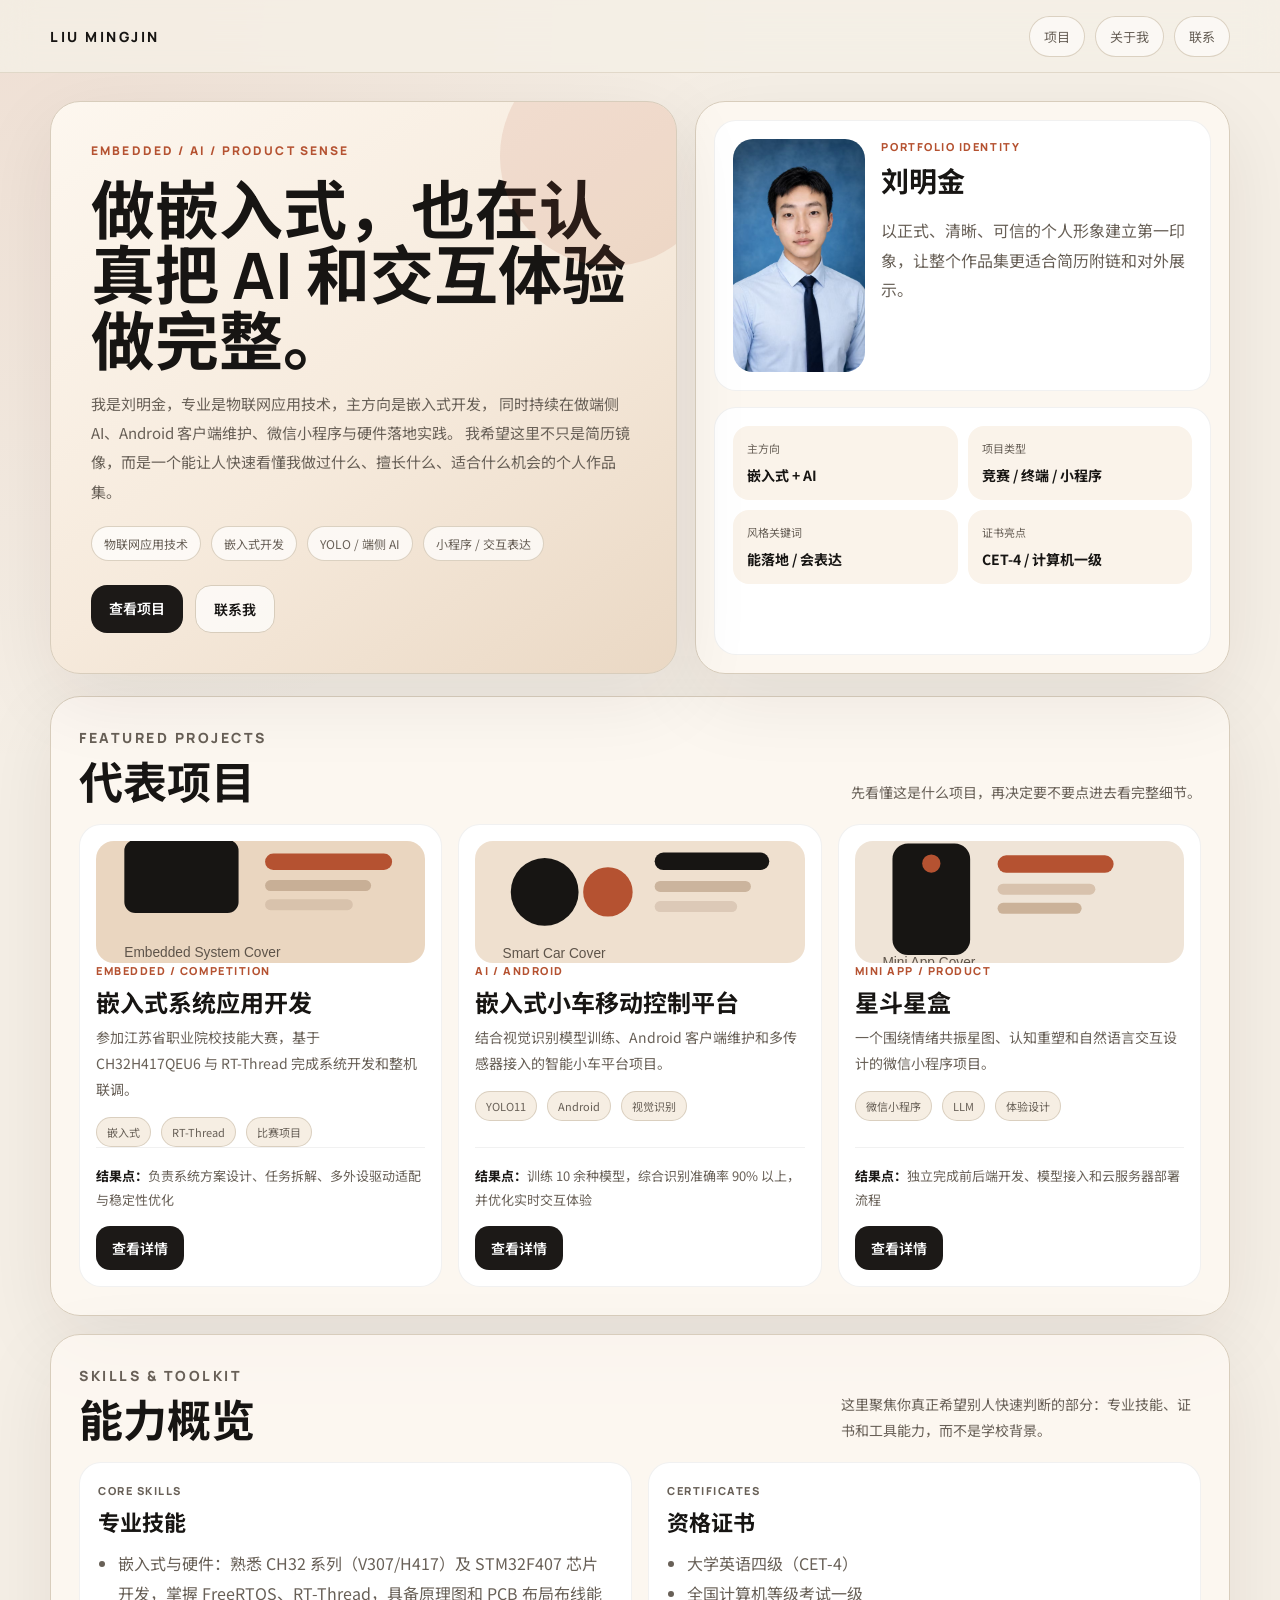
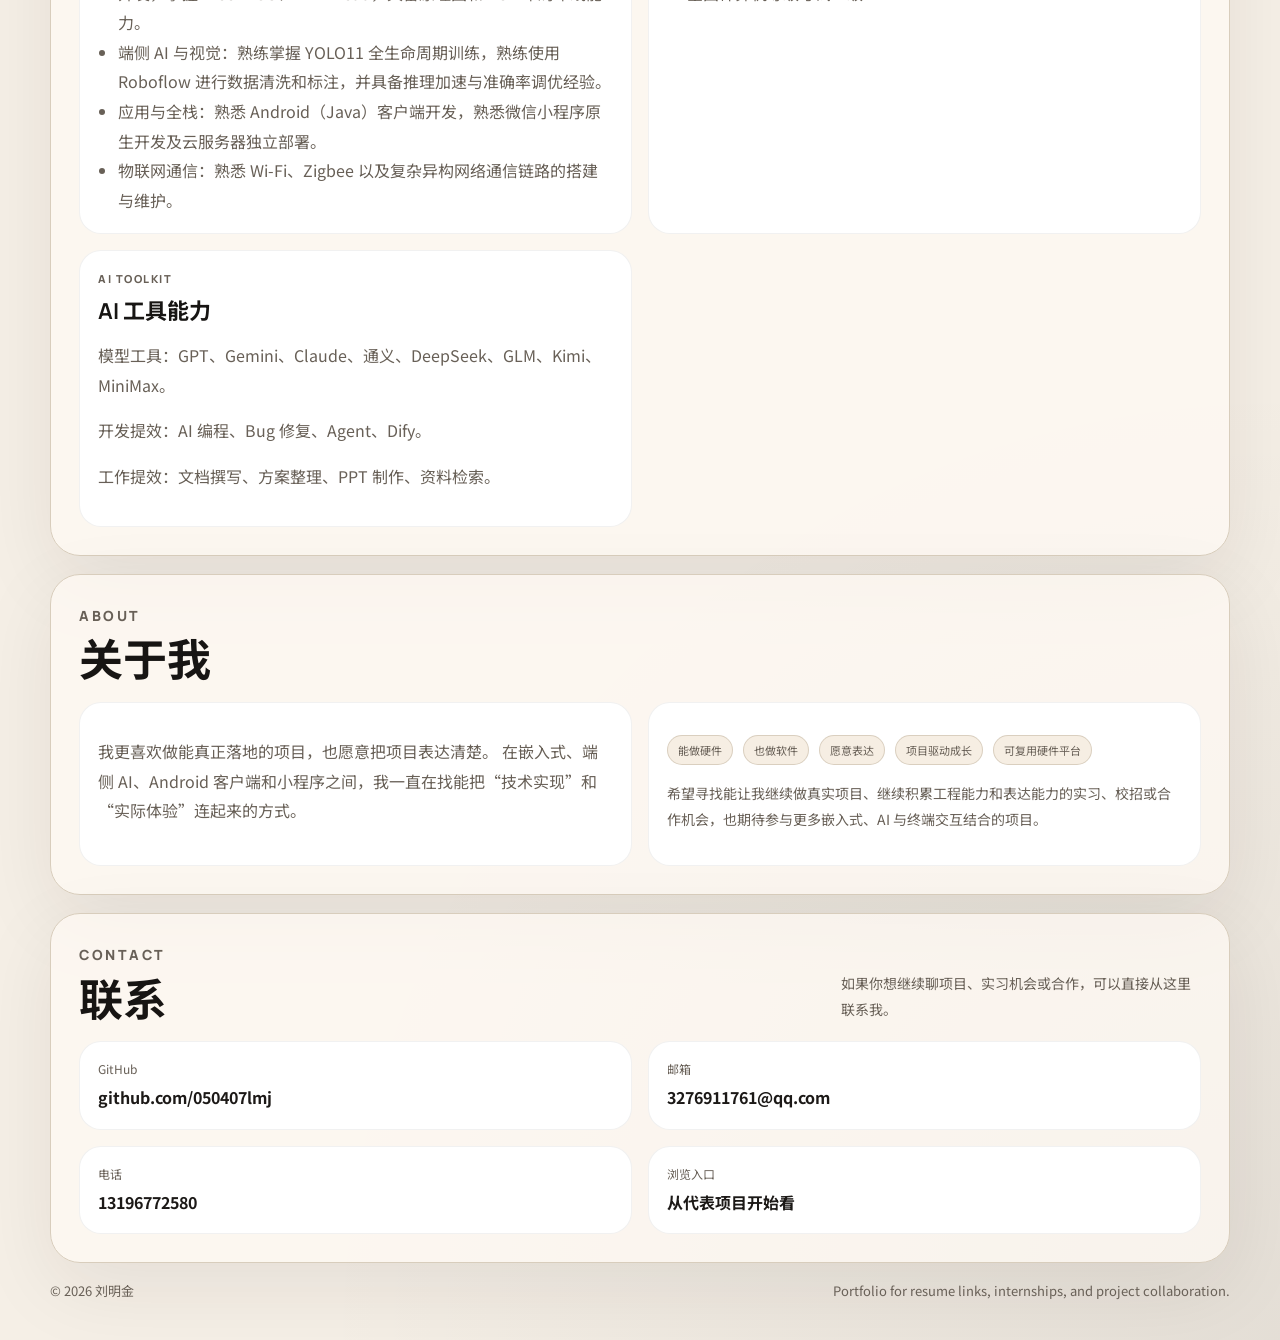
==== commit 1566d95d: "feat: redesign portfolio site" ====
--- a/index.html
+++ b/index.html
@@ -3,344 +3,242 @@
 <head>
 <meta charset="UTF-8">
 <meta name="viewport" content="width=device-width, initial-scale=1.0">
-<title>刘明金 — 物联网应用技术 · 嵌入式开发</title>
+<title>刘明金 | 嵌入式 × AI × 项目作品集</title>
+<meta name="description" content="刘明金的个人作品集，聚焦嵌入式开发、端侧 AI、微信小程序与项目落地实践。">
 <link rel="preconnect" href="https://fonts.googleapis.com">
 <link rel="preconnect" href="https://fonts.gstatic.com" crossorigin>
-<link href="https://fonts.googleapis.com/css2?family=Noto+Sans+SC:wght@300;400;500;600;700&family=Noto+Serif+SC:wght@600;700;900&family=JetBrains+Mono:wght@400;500&display=swap" rel="stylesheet">
-<style>
-:root {
-  --white: #ffffff;
-  --bg: #f5f6f8;
-  --bg-dark: #111111;
-  --text: #1a1a1a;
-  --text-mid: #555;
-  --text-light: #888;
-  --accent: #267de8;
-  --accent-hover: #1a6ad4;
-  --border: #e5e5e5;
-  --shadow: 0 1px 3px rgba(0,0,0,.06), 0 1px 2px rgba(0,0,0,.04);
-  --radius: 8px;
-}
-
-* { margin:0; padding:0; box-sizing:border-box; }
-html { scroll-behavior:smooth; }
-body {
-  background: var(--white);
-  color: var(--text);
-  font-family: 'Noto Sans SC', sans-serif;
-  font-weight: 400;
-  line-height: 1.6;
-  -webkit-font-smoothing: antialiased;
-}
-
-/* Nav */
-nav {
-  position:fixed; top:0; left:0; right:0; z-index:100;
-  padding:0 40px;
-  height:60px; display:flex; align-items:center; justify-content:space-between;
-  background:rgba(255,255,255,.92);
-  backdrop-filter:blur(12px); -webkit-backdrop-filter:blur(12px);
-  border-bottom:1px solid var(--border);
-  transition:transform .35s;
-}
-nav.hidden { transform:translateY(-100%); }
-.nav-logo { font-family:'JetBrains Mono',monospace; font-size:.95rem; font-weight:500; color:var(--text); }
-.nav-links { display:flex; gap:32px; list-style:none; }
-.nav-links a { color:var(--text-mid); text-decoration:none; font-size:.82rem; transition:color .2s; }
-.nav-links a:hover { color:var(--accent); }
-
-/* Sections */
-section { max-width:1040px; margin:0 auto; padding:100px 40px; }
-
-/* Hero - dark section */
-.hero {
-  background: var(--bg-dark);
-  color: #fff;
-  max-width:100%;
-  min-height:100vh;
-  display:flex; align-items:center; justify-content:center;
-  text-align:center;
-  padding: 120px 40px 80px;
-}
-.hero-inner { max-width:700px; }
-.hero-greeting { font-family:'JetBrains Mono',monospace; font-size:.8rem; color:rgba(255,255,255,.5); letter-spacing:2px; margin-bottom:20px; }
-.hero-name { font-family:'Noto Serif SC',serif; font-size:clamp(2.8rem,5.5vw,4.2rem); font-weight:900; color:#fff; line-height:1.15; margin-bottom:16px; }
-.hero-role { font-size:1.1rem; color:rgba(255,255,255,.7); font-weight:400; margin-bottom:36px; }
-.hero-badges { display:flex; flex-wrap:wrap; gap:10px; justify-content:center; margin-bottom:40px; }
-.hero-badge { padding:8px 18px; border-radius:20px; font-size:.82rem; color:#fff; background:rgba(255,255,255,.08); border:1px solid rgba(255,255,255,.15); }
-.hero-cta { display:flex; gap:14px; justify-content:center; flex-wrap:wrap; }
-.btn { display:inline-flex; align-items:center; gap:8px; padding:13px 28px; border-radius:6px; font-size:.9rem; font-weight:500; text-decoration:none; cursor:pointer; transition:all .25s; }
-.btn-dark { background:#fff; color:#111; }
-.btn-dark:hover { background:#e8e8e8; }
-.btn-outline { border:1px solid rgba(255,255,255,.3); color:#fff; }
-.btn-outline:hover { border-color:#fff; background:rgba(255,255,255,.08); }
-
-/* Light sections */
-.section-label { font-family:'JetBrains Mono',monospace; font-size:.7rem; color:var(--accent); text-transform:uppercase; letter-spacing:2px; margin-bottom:10px; }
-.section-title { font-family:'Noto Serif SC',serif; font-size:2rem; font-weight:700; color:var(--text); margin-bottom:48px; letter-spacing:.5px; }
-
-/* Education - dark alternate section */
-.edu-section {
-  background: var(--bg-dark);
-  color: #fff;
-  max-width:100%;
-  padding:100px 40px;
-}
-.edu-section .section-title { color:#fff; }
-.edu-section .section-label { color:rgba(255,255,255,.5); }
-.info-row { display:grid; grid-template-columns:repeat(4,1fr); gap:1px; max-width:1040px; margin:0 auto 40px; background:rgba(255,255,255,.1); border-radius:var(--radius); overflow:hidden; }
-.info-cell { background:var(--bg-dark); padding:28px 20px; text-align:center; }
-.info-cell-label { font-size:.7rem; color:rgba(255,255,255,.5); letter-spacing:1px; margin-bottom:8px; }
-.info-cell-value { font-size:.95rem; font-weight:500; color:#fff; }
-.course-card { background:rgba(255,255,255,.04); border:1px solid rgba(255,255,255,.08); border-radius:var(--radius); padding:28px 32px; max-width:1040px; margin:0 auto; }
-.course-card p { color:rgba(255,255,255,.65); font-size:.85rem; line-height:2; }
-
-/* Skills */
-.skills-grid { display:grid; grid-template-columns:repeat(2,1fr); gap:1px; background:var(--border); border-radius:var(--radius); overflow:hidden; }
-.skill-card { background:var(--white); padding:36px 32px; transition:background .25s; }
-.skill-card:hover { background:#fafbfc; }
-.skill-card h3 { font-size:1.05rem; font-weight:600; margin-bottom:12px; }
-.skill-card p { color:var(--text-mid); font-size:.85rem; line-height:1.8; }
-.skill-tags { display:flex; flex-wrap:wrap; gap:6px; margin-top:16px; }
-.skill-tag { padding:4px 10px; border-radius:4px; font-family:'JetBrains Mono',monospace; font-size:.66rem; background:#f0f4f8; color:var(--text-mid); }
-
-/* Projects */
-.projects-grid { display:grid; grid-template-columns:repeat(2,1fr); gap:1px; background:var(--border); border-radius:var(--radius); overflow:hidden; }
-.project-card { background:var(--white); padding:36px 32px; transition:background .25s; }
-.project-card:hover { background:#fafbfc; }
-.project-card h3 { font-size:1.05rem; font-weight:600; margin-bottom:4px; }
-.project-card .project-meta { font-size:.78rem; color:var(--accent); margin-bottom:16px; }
-.project-card ul { list-style:none; }
-.project-card li { color:var(--text-mid); font-size:.82rem; line-height:1.8; padding-left:12px; position:relative; margin-bottom:4px; }
-.project-card li::before { content:'·'; position:absolute; left:0; color:var(--accent); }
-.project-tags { display:flex; flex-wrap:wrap; gap:5px; margin-top:20px; }
-.project-tag { padding:3px 9px; border-radius:3px; font-family:'JetBrains Mono',monospace; font-size:.64rem; background:#f0f4f8; color:var(--text-light); }
-
-/* AI */
-.ai-section { background:#f5f6f8; max-width:100%; padding:100px 40px; }
-.ai-grid { display:grid; grid-template-columns:repeat(3,1fr); gap:16px; max-width:1040px; margin:0 auto; }
-.ai-card { background:var(--white); border-radius:var(--radius); padding:28px 24px; text-align:center; box-shadow:var(--shadow); }
-.ai-card h3 { font-size:.85rem; font-weight:500; color:var(--accent); margin-bottom:14px; }
-.ai-tags { display:flex; flex-wrap:wrap; gap:6px; justify-content:center; }
-.ai-tag { padding:5px 12px; border-radius:4px; font-size:.76rem; background:#f5f6f8; color:var(--text-mid); }
-
-/* Contact */
-.contact-inner { text-align:center; max-width:500px; margin:0 auto; }
-.contact-row { display:flex; justify-content:center; gap:14px; margin-top:36px; flex-wrap:wrap; }
-.contact-link { display:flex; align-items:center; gap:8px; padding:12px 22px; border-radius:6px; border:1px solid var(--border); text-decoration:none; color:var(--text); font-size:.85rem; transition:all .2s; }
-.contact-link:hover { border-color:var(--accent); color:var(--accent); }
-.contact-link svg { width:16px; height:16px; }
-
-footer { text-align:center; padding:40px; color:var(--text-light); font-size:.78rem; border-top:1px solid var(--border); }
-
-/* Animations */
-.reveal { opacity:0; transform:translateY(20px); transition:opacity .5s ease,transform .5s ease; }
-.reveal.visible { opacity:1; transform:translateY(0); }
-
-@media (max-width:768px) {
-  section, .edu-section, .ai-section { padding:64px 20px; }
-  .skills-grid, .projects-grid, .info-row { grid-template-columns:1fr; }
-  .ai-grid { grid-template-columns:1fr; }
-  nav { padding:0 20px; }
-  .hero { padding:100px 20px 64px; }
-}
-</style>
+<link href="https://fonts.googleapis.com/css2?family=Manrope:wght@400;500;600;700;800&family=Noto+Sans+SC:wght@400;500;700&display=swap" rel="stylesheet">
+<link rel="stylesheet" href="styles.css">
 </head>
 <body>
-
-<!-- NAV -->
-<nav id="nav">
-  <span class="nav-logo">刘明金</span>
-  <ul class="nav-links">
-    <li><a href="#skills">技能</a></li>
-    <li><a href="#projects">项目</a></li>
-    <li><a href="#ai">AI工具</a></li>
-    <li><a href="#contact">联系</a></li>
-  </ul>
-</nav>
-
-<!-- HERO — Dark Section -->
-<section class="hero" id="home"><div class="hero-inner">
-  <p class="hero-greeting">PORTFOLIO</p>
-  <h1 class="hero-name">刘明金</h1>
-  <p class="hero-role">物联网应用技术专业 · 嵌入式开发方向</p>
-  <div class="hero-badges">
-    <span class="hero-badge">江苏省嵌入式赛项获奖</span>
-    <span class="hero-badge">YOLO 识别准确率 99.5%</span>
-    <span class="hero-badge">CET-4</span>
-    <span class="hero-badge">全国计算机一级</span>
-  </div>
-  <div class="hero-cta">
-    <a href="#projects" class="btn btn-dark">查看项目</a>
-    <a href="#contact" class="btn btn-outline">联系我</a>
-  </div>
-</div></section>
-
-<!-- EDUCATION — Dark Section -->
-<div class="edu-section" id="edu">
-  <div style="max-width:1040px;margin:0 auto;">
-    <div class="section-label">Education</div>
-    <h2 class="section-title">教育背景</h2>
-  </div>
-  <div class="info-row">
-    <div class="info-cell"><div class="info-cell-label">院校</div><div class="info-cell-value">江苏工程职业技术学院</div></div>
-    <div class="info-cell"><div class="info-cell-label">专业</div><div class="info-cell-value">物联网应用技术</div></div>
-    <div class="info-cell"><div class="info-cell-label">就读时间</div><div class="info-cell-value">2024 — 2027</div></div>
-    <div class="info-cell"><div class="info-cell-label">政治面貌</div><div class="info-cell-value">共青团员</div></div>
-  </div>
-  <div class="course-card">
-    <p>主修课程：Java 程序设计 · C 语言 · Python 网络编程 · 单片机应用技术 · 物联网 LoRa 与 NB-IoT 应用技术 · 嵌入式网关技术与应用 · 移动应用开发实践 · 弱电 CAD 制图</p>
-  </div>
-</div>
-
-<!-- SKILLS — Light Section -->
-<section id="skills">
-  <div class="section-label">Skills</div>
-  <h2 class="section-title">专业技能</h2>
-  <div class="skills-grid">
-    <div class="skill-card reveal">
-      <h3>嵌入式与硬件</h3>
-      <p>熟悉国产 CH32 系列（V307/H417）及 STM32F407 芯片开发；熟悉 RT-Thread、FreeRTOS 实时操作系统；具备原理图绘制及 PCB 布局布线能力。</p>
-      <div class="skill-tags"><span class="skill-tag">C</span><span class="skill-tag">CH32</span><span class="skill-tag">STM32</span><span class="skill-tag">RT-Thread</span><span class="skill-tag">FreeRTOS</span><span class="skill-tag">PCB</span></div>
+  <header class="site-header">
+    <div class="shell nav-bar">
+      <a class="brand" href="index.html">LIU MINGJIN</a>
+      <nav class="nav-links" aria-label="主导航">
+        <a href="#projects">项目</a>
+        <a href="#about">关于我</a>
+        <a href="#contact">联系</a>
+      </nav>
     </div>
-    <div class="skill-card reveal">
-      <h3>端侧 AI 与视觉</h3>
-      <p>熟练掌握 YOLO11 目标检测与分类模型全生命周期训练；熟练运用 Roboflow 完成数据清洗与标注；具备端侧模型推理加速及准确率调优经验。</p>
-      <div class="skill-tags"><span class="skill-tag">YOLO11</span><span class="skill-tag">Roboflow</span><span class="skill-tag">Python</span><span class="skill-tag">端侧推理</span></div>
+  </header>
+
+  <main>
+    <section class="hero shell">
+      <div class="hero-copy">
+        <p class="eyebrow">Embedded / AI / Product Sense</p>
+        <h1 data-testid="hero-title">做嵌入式，也在认真把 AI 和交互体验做完整。</h1>
+        <p class="hero-summary">
+          我是刘明金，专业是物联网应用技术，主方向是嵌入式开发，
+          同时持续在做端侧 AI、Android 客户端维护、微信小程序与硬件落地实践。
+          我希望这里不只是简历镜像，而是一个能让人快速看懂我做过什么、擅长什么、适合什么机会的个人作品集。
+        </p>
+        <div class="tag-list">
+          <span>物联网应用技术</span>
+          <span>嵌入式开发</span>
+          <span>YOLO / 端侧 AI</span>
+          <span>小程序 / 交互表达</span>
+        </div>
+        <div class="hero-actions">
+          <a class="button button-primary" href="#projects">查看项目</a>
+          <a class="button button-secondary" href="#contact">联系我</a>
+        </div>
+      </div>
+
+      <aside class="hero-aside">
+        <article class="identity-card">
+          <div class="portrait-frame">
+            <img src="assets/portrait.jpg" alt="刘明金个人照片">
+          </div>
+          <div class="identity-copy">
+            <p class="identity-label">Portfolio Identity</p>
+            <h2>刘明金</h2>
+            <p>以正式、清晰、可信的个人形象建立第一印象，让整个作品集更适合简历附链和对外展示。</p>
+          </div>
+        </article>
+        <article class="snapshot-card">
+          <div class="snapshot-grid">
+            <div>
+              <span>主方向</span>
+              <strong>嵌入式 + AI</strong>
+            </div>
+            <div>
+              <span>项目类型</span>
+              <strong>竞赛 / 终端 / 小程序</strong>
+            </div>
+            <div>
+              <span>风格关键词</span>
+              <strong>能落地 / 会表达</strong>
+            </div>
+            <div>
+              <span>证书亮点</span>
+              <strong>CET-4 / 计算机一级</strong>
+            </div>
+          </div>
+        </article>
+      </aside>
+    </section>
+
+    <section class="section shell" id="projects" data-testid="featured-projects">
+      <div class="section-heading">
+        <div>
+          <p class="eyebrow">Featured Projects</p>
+          <h2>代表项目</h2>
+        </div>
+        <p>先看懂这是什么项目，再决定要不要点进去看完整细节。</p>
+      </div>
+
+      <div class="project-grid">
+        <article class="project-card">
+          <img src="assets/projects/embedded-cover.svg" alt="嵌入式系统应用开发封面图">
+          <p class="project-type">Embedded / Competition</p>
+          <h3>嵌入式系统应用开发</h3>
+          <p class="project-summary">参加江苏省职业院校技能大赛，基于 CH32H417QEU6 与 RT-Thread 完成系统开发和整机联调。</p>
+          <div class="tag-list small">
+            <span>嵌入式</span>
+            <span>RT-Thread</span>
+            <span>比赛项目</span>
+          </div>
+          <p class="project-result"><strong>结果点：</strong>负责系统方案设计、任务拆解、多外设驱动适配与稳定性优化</p>
+          <a class="project-link" href="projects/embedded-system.html">查看详情</a>
+        </article>
+
+        <article class="project-card">
+          <img src="assets/projects/smart-car-cover.svg" alt="嵌入式小车移动控制平台封面图">
+          <p class="project-type">AI / Android</p>
+          <h3>嵌入式小车移动控制平台</h3>
+          <p class="project-summary">结合视觉识别模型训练、Android 客户端维护和多传感器接入的智能小车平台项目。</p>
+          <div class="tag-list small">
+            <span>YOLO11</span>
+            <span>Android</span>
+            <span>视觉识别</span>
+          </div>
+          <p class="project-result"><strong>结果点：</strong>训练 10 余种模型，综合识别准确率 90% 以上，并优化实时交互体验</p>
+          <a class="project-link" href="projects/smart-car-platform.html">查看详情</a>
+        </article>
+
+        <article class="project-card">
+          <img src="assets/projects/xingdouxinghe-cover.svg" alt="星斗星盒封面图">
+          <p class="project-type">Mini App / Product</p>
+          <h3>星斗星盒</h3>
+          <p class="project-summary">一个围绕情绪共振星图、认知重塑和自然语言交互设计的微信小程序项目。</p>
+          <div class="tag-list small">
+            <span>微信小程序</span>
+            <span>LLM</span>
+            <span>体验设计</span>
+          </div>
+          <p class="project-result"><strong>结果点：</strong>独立完成前后端开发、模型接入和云服务器部署流程</p>
+          <a class="project-link" href="projects/xingdouxinghe.html">查看详情</a>
+        </article>
+      </div>
+    </section>
+
+    <section class="section shell">
+      <div class="section-heading">
+        <div>
+          <p class="eyebrow">Skills & Toolkit</p>
+          <h2>能力概览</h2>
+        </div>
+        <p>这里聚焦你真正希望别人快速判断的部分：专业技能、证书和工具能力，而不是学校背景。</p>
+      </div>
+
+      <div class="detail-grid summary-grid">
+        <article class="detail-block">
+          <p class="detail-kind">Core Skills</p>
+          <h3>专业技能</h3>
+          <ul>
+            <li>嵌入式与硬件：熟悉 CH32 系列（V307/H417）及 STM32F407 芯片开发，掌握 FreeRTOS、RT-Thread，具备原理图和 PCB 布局布线能力。</li>
+            <li>端侧 AI 与视觉：熟练掌握 YOLO11 全生命周期训练，熟练使用 Roboflow 进行数据清洗和标注，并具备推理加速与准确率调优经验。</li>
+            <li>应用与全栈：熟悉 Android（Java）客户端开发，熟悉微信小程序原生开发及云服务器独立部署。</li>
+            <li>物联网通信：熟悉 Wi-Fi、Zigbee 以及复杂异构网络通信链路的搭建与维护。</li>
+          </ul>
+        </article>
+
+        <article class="detail-block">
+          <p class="detail-kind">Certificates</p>
+          <h3>资格证书</h3>
+          <ul>
+            <li>大学英语四级（CET-4）</li>
+            <li>全国计算机等级考试一级</li>
+          </ul>
+        </article>
+
+        <article class="detail-block">
+          <p class="detail-kind">AI Toolkit</p>
+          <h3>AI 工具能力</h3>
+          <p>模型工具：GPT、Gemini、Claude、通义、DeepSeek、GLM、Kimi、MiniMax。</p>
+          <p>开发提效：AI 编程、Bug 修复、Agent、Dify。</p>
+          <p>工作提效：文档撰写、方案整理、PPT 制作、资料检索。</p>
+        </article>
+      </div>
+    </section>
+
+    <section class="section shell" id="about" data-testid="about-section">
+      <div class="section-heading">
+        <div>
+          <p class="eyebrow">About</p>
+          <h2>关于我</h2>
+        </div>
+      </div>
+
+      <div class="about-grid">
+        <article class="about-card">
+          <p>
+            我更喜欢做能真正落地的项目，也愿意把项目表达清楚。
+            在嵌入式、端侧 AI、Android 客户端和小程序之间，我一直在找能把“技术实现”和“实际体验”连起来的方式。
+          </p>
+        </article>
+        <article class="about-card">
+          <div class="tag-list small">
+            <span>能做硬件</span>
+            <span>也做软件</span>
+            <span>愿意表达</span>
+            <span>项目驱动成长</span>
+            <span>可复用硬件平台</span>
+          </div>
+          <p class="about-note">
+            希望寻找能让我继续做真实项目、继续积累工程能力和表达能力的实习、校招或合作机会，也期待参与更多嵌入式、AI 与终端交互结合的项目。
+          </p>
+        </article>
+      </div>
+    </section>
+
+    <section class="section shell" id="contact" data-testid="contact-section">
+      <div class="section-heading">
+        <div>
+          <p class="eyebrow">Contact</p>
+          <h2>联系</h2>
+        </div>
+        <p>如果你想继续聊项目、实习机会或合作，可以直接从这里联系我。</p>
+      </div>
+
+      <div class="contact-grid">
+        <a class="contact-card" href="https://github.com/050407lmj" target="_blank" rel="noopener">
+          <span>GitHub</span>
+          <strong>github.com/050407lmj</strong>
+        </a>
+        <a class="contact-card" href="mailto:3276911761@qq.com">
+          <span>邮箱</span>
+          <strong>3276911761@qq.com</strong>
+        </a>
+        <a class="contact-card" href="tel:13196772580">
+          <span>电话</span>
+          <strong>13196772580</strong>
+        </a>
+        <a class="contact-card" href="#projects">
+          <span>浏览入口</span>
+          <strong>从代表项目开始看</strong>
+        </a>
+      </div>
+    </section>
+  </main>
+
+  <footer class="site-footer">
+    <div class="shell footer-inner">
+      <span>© 2026 刘明金</span>
+      <span>Portfolio for resume links, internships, and project collaboration.</span>
     </div>
-    <div class="skill-card reveal">
-      <h3>应用开发与全栈</h3>
-      <p>熟悉 Android（Java）客户端开发；熟悉微信小程序原生开发及云服务器独立部署。</p>
-      <div class="skill-tags"><span class="skill-tag">Android</span><span class="skill-tag">Java</span><span class="skill-tag">微信小程序</span><span class="skill-tag">Linux</span></div>
-    </div>
-    <div class="skill-card reveal">
-      <h3>物联网通信</h3>
-      <p>熟悉 Wi-Fi、Zigbee 等无线通信协议应用；熟悉复杂异构网络通信链路的搭建与维护。</p>
-      <div class="skill-tags"><span class="skill-tag">Wi-Fi</span><span class="skill-tag">Zigbee</span><span class="skill-tag">LoRa</span><span class="skill-tag">NB-IoT</span></div>
-    </div>
-  </div>
-</section>
-
-<!-- PROJECTS — Light Section -->
-<section id="projects">
-  <div class="section-label">Projects</div>
-  <h2 class="section-title">项目经历</h2>
-  <div class="projects-grid">
-    <div class="project-card reveal">
-      <h3>嵌入式系统应用开发</h3>
-      <p class="project-meta">江苏省职业院校技能大赛</p>
-      <ul>
-        <li>基于 CH32H417QEU6 芯片完成底层驱动开发与多外设控制</li>
-        <li>基于 RT-Thread 搭建多任务调度框架，实现传感器、通信、显示等模块并发运行</li>
-        <li>负责竞赛任务分析、系统架构设计与整机联调</li>
-      </ul>
-      <div class="project-tags"><span class="project-tag">C</span><span class="project-tag">RT-Thread</span><span class="project-tag">CH32H417</span><span class="project-tag">RTOS</span></div>
-    </div>
-    <div class="project-card reveal">
-      <h3>嵌入式小车移动控制平台</h3>
-      <p class="project-meta">视觉识别 & Android 客户端开发</p>
-      <ul>
-        <li>基于 YOLO11 训练车牌、红绿灯、交通标志等 10 余种模型，准确率 99.5%</li>
-        <li>在 Android 端维护底层数据接口，实现多路传感器与视频流稳定接收</li>
-        <li>重构客户端 UI，提升高密度信息面板与实时画框交互体验</li>
-      </ul>
-      <div class="project-tags"><span class="project-tag">YOLO11</span><span class="project-tag">Roboflow</span><span class="project-tag">Android</span><span class="project-tag">Java</span></div>
-    </div>
-    <div class="project-card reveal">
-      <h3>PCB 设计与硬件调试</h3>
-      <p class="project-meta">嘉立创 EDA · 从设计到打样</p>
-      <ul>
-        <li>独立完成多款开发板及硬件拓展坞设计，覆盖原理图、器件选型、封装匹配全流程</li>
-        <li>完成 PCB 布局布线、DRC 检查、Gerber 输出与打样下单</li>
-        <li>具备焊接调试与故障定位能力，为项目开发提供可复用硬件平台</li>
-      </ul>
-      <div class="project-tags"><span class="project-tag">嘉立创EDA</span><span class="project-tag">PCB</span><span class="project-tag">硬件调试</span></div>
-    </div>
-    <div class="project-card reveal">
-      <h3>星斗星盒 — AI 情感共振小程序</h3>
-      <p class="project-meta">微信小程序 · LLM · 云服务</p>
-      <ul>
-        <li>独立负责微信小程序前后端开发，引入情绪共振星图与认知重塑互动机制</li>
-        <li>对接大语言模型，构建情绪分析与自然语言响应体系，完成云服务器部署</li>
-      </ul>
-      <div class="project-tags"><span class="project-tag">微信小程序</span><span class="project-tag">LLM</span><span class="project-tag">云服务</span></div>
-    </div>
-  </div>
-</section>
-
-<!-- AI TOOLS — Grey Section -->
-<div class="ai-section" id="ai">
-  <div style="max-width:1040px;margin:0 auto;">
-    <div class="section-label">AI Toolkit</div>
-    <h2 class="section-title" style="margin-bottom:40px;">AI 工具掌握</h2>
-  </div>
-  <div class="ai-grid">
-    <div class="ai-card reveal">
-      <h3>模型工具</h3>
-      <div class="ai-tags">
-        <span class="ai-tag">GPT</span><span class="ai-tag">Gemini</span><span class="ai-tag">Claude</span><span class="ai-tag">通义</span>
-        <span class="ai-tag">DeepSeek</span><span class="ai-tag">GLM</span><span class="ai-tag">Kimi</span><span class="ai-tag">MiniMax</span>
-      </div>
-    </div>
-    <div class="ai-card reveal">
-      <h3>开发提效</h3>
-      <div class="ai-tags">
-        <span class="ai-tag">AI 编程</span><span class="ai-tag">Bug 修复</span><span class="ai-tag">Agent</span><span class="ai-tag">Dify</span>
-      </div>
-    </div>
-    <div class="ai-card reveal">
-      <h3>工作提效</h3>
-      <div class="ai-tags">
-        <span class="ai-tag">文档撰写</span><span class="ai-tag">方案整理</span><span class="ai-tag">PPT 制作</span><span class="ai-tag">资料检索</span>
-      </div>
-    </div>
-  </div>
-</div>
-
-<!-- CONTACT -->
-<section id="contact">
-  <div style="text-align:center;">
-    <div class="section-label" style="justify-content:center;display:flex;">Contact</div>
-    <h2 class="section-title" style="margin-bottom:0;">联系方式</h2>
-  </div>
-  <div class="contact-inner">
-    <div class="contact-row">
-      <a href="https://github.com/050407lmj" target="_blank" rel="noopener" class="contact-link">
-        <svg viewBox="0 0 24 24" fill="currentColor"><path d="M12 0C5.37 0 0 5.37 0 12c0 5.31 3.435 9.795 8.205 11.385.6.105.825-.255.825-.57 0-.285-.015-1.23-.015-2.235-3.015.555-3.795-.735-4.035-1.41-.135-.345-.72-1.41-1.23-1.695-.42-.225-1.02-.78-.015-.795.945-.015 1.62.87 1.845 1.23 1.08 1.815 2.805 1.305 3.495.99.105-.78.42-1.305.765-1.605-2.67-.3-5.46-1.335-5.46-5.925 0-1.305.465-2.385 1.23-3.225-.12-.3-.54-1.53.12-3.18 0 0 1.005-.315 3.3 1.23.96-.27 1.98-.405 3-.405s2.04.135 3 .405c2.295-1.56 3.3-1.23 3.3-1.23.66 1.65.24 2.88.12 3.18.765.84 1.23 1.905 1.23 3.225 0 4.605-2.805 5.625-5.475 5.925.435.375.81 1.095.81 2.22 0 1.605-.015 2.895-.015 3.3 0 .315.225.69.825.57A12.02 12.02 0 0024 12c0-6.63-5.37-12-12-12z"/></svg>
-        GitHub
-      </a>
-      <a href="mailto:3276911761@qq.com" class="contact-link">
-        <svg viewBox="0 0 24 24" fill="none" stroke="currentColor" stroke-width="2"><path d="M4 4h16c1.1 0 2 .9 2 2v12c0 1.1-.9 2-2 2H4c-1.1 0-2-.9-2-2V6c0-1.1.9-2 2-2z"/><polyline points="22,6 12,13 2,6"/></svg>
-        3276911761@qq.com
-      </a>
-      <a href="tel:13196772580" class="contact-link">
-        <svg viewBox="0 0 24 24" fill="none" stroke="currentColor" stroke-width="2"><path d="M22 16.92v3a2 2 0 0 1-2.18 2 19.79 19.79 0 0 1-8.63-3.07 19.5 19.5 0 0 1-6-6 19.79 19.79 0 0 1-3.07-8.67A2 2 0 0 1 4.11 2h3a2 2 0 0 1 2 1.72 12.84 12.84 0 0 0 .7 2.81 2 2 0 0 1-.45 2.11L8.09 9.91a16 16 0 0 0 6 6l1.27-1.27a2 2 0 0 1 2.11-.45 12.84 12.84 0 0 0 2.81.7A2 2 0 0 1 22 16.92z"/></svg>
-        13196772580
-      </a>
-    </div>
-  </div>
-</section>
-
-<footer>&copy; 2025 刘明金</footer>
-
-<script>
-// Scroll reveal
-{
-  const obs = new IntersectionObserver(entries => {
-    entries.forEach(e => { if (e.isIntersecting) e.target.classList.add('visible'); });
-  }, { threshold: .12, rootMargin: '0px 0px -20px 0px' });
-  document.querySelectorAll('.reveal').forEach(el => obs.observe(el));
-}
-// Nav hide on scroll
-{
-  let last = 0;
-  const nav = document.getElementById('nav');
-  addEventListener('scroll', () => {
-    const cur = scrollY;
-    nav.classList.toggle('hidden', cur > last && cur > 100);
-    last = cur;
-  }, { passive: true });
-}
-</script>
+  </footer>
+
+  <script src="site.js"></script>
 </body>
-</html>+</html>
--- a/styles.css
+++ b/styles.css
@@ -0,0 +1,572 @@
+:root {
+  --bg: #f5efe6;
+  --surface: #fffaf4;
+  --surface-strong: #ffffff;
+  --text: #171513;
+  --muted: #686057;
+  --line: #d8cdbc;
+  --accent: #b55231;
+  --accent-deep: #1c1917;
+  --accent-soft: #ead7c2;
+  --shadow: 0 24px 80px rgba(41, 30, 22, 0.08);
+  --radius-xl: 30px;
+  --radius-lg: 22px;
+  --radius-md: 16px;
+  --shell: 1180px;
+}
+
+* {
+  box-sizing: border-box;
+}
+
+html {
+  scroll-behavior: smooth;
+}
+
+body {
+  margin: 0;
+  color: var(--text);
+  background:
+    radial-gradient(circle at top left, rgba(181, 82, 49, 0.10), transparent 24%),
+    radial-gradient(circle at bottom right, rgba(28, 25, 23, 0.08), transparent 30%),
+    var(--bg);
+  font-family: "Noto Sans SC", "Microsoft YaHei", sans-serif;
+}
+
+a {
+  color: inherit;
+  text-decoration: none;
+}
+
+img {
+  display: block;
+  max-width: 100%;
+}
+
+.shell {
+  width: min(var(--shell), calc(100% - 32px));
+  margin: 0 auto;
+}
+
+.eyebrow {
+  margin: 0;
+  color: var(--accent);
+  font-family: "Manrope", sans-serif;
+  font-size: 12px;
+  font-weight: 800;
+  letter-spacing: 0.18em;
+  text-transform: uppercase;
+}
+
+.site-header {
+  position: sticky;
+  top: 0;
+  z-index: 50;
+  backdrop-filter: blur(16px);
+  background: rgba(245, 239, 230, 0.82);
+  border-bottom: 1px solid rgba(216, 205, 188, 0.68);
+}
+
+.nav-bar,
+.footer-inner {
+  display: flex;
+  align-items: center;
+  justify-content: space-between;
+  gap: 16px;
+}
+
+.nav-bar {
+  min-height: 72px;
+}
+
+.brand {
+  font-family: "Manrope", sans-serif;
+  font-size: 14px;
+  font-weight: 800;
+  letter-spacing: 0.18em;
+}
+
+.nav-links {
+  display: flex;
+  flex-wrap: wrap;
+  gap: 10px;
+}
+
+.nav-links a,
+.button,
+.project-link {
+  transition: transform 0.2s ease, background-color 0.2s ease, border-color 0.2s ease, color 0.2s ease;
+}
+
+.nav-links a {
+  padding: 10px 14px;
+  border-radius: 999px;
+  border: 1px solid rgba(216, 205, 188, 0.9);
+  background: rgba(255, 255, 255, 0.55);
+  color: var(--muted);
+  font-size: 13px;
+}
+
+.nav-links a:hover,
+.contact-card:hover {
+  transform: translateY(-2px);
+}
+
+.hero {
+  display: grid;
+  grid-template-columns: 1.08fr 0.92fr;
+  gap: 18px;
+  padding: 28px 0 22px;
+}
+
+.hero-copy,
+.hero-aside,
+.section,
+.detail-section,
+.detail-hero {
+  border: 1px solid var(--line);
+  border-radius: var(--radius-xl);
+  box-shadow: var(--shadow);
+}
+
+.hero-copy {
+  padding: 40px;
+  background: linear-gradient(145deg, #fdf7ef 0%, #f6eadc 54%, #ead8c4 100%);
+  position: relative;
+  overflow: hidden;
+}
+
+.hero-copy::after {
+  content: "";
+  position: absolute;
+  right: -44px;
+  top: -56px;
+  width: 220px;
+  height: 220px;
+  border-radius: 50%;
+  background: rgba(181, 82, 49, 0.12);
+}
+
+.hero-copy h1 {
+  position: relative;
+  margin: 18px 0 16px;
+  max-width: 620px;
+  font-family: "Manrope", "Noto Sans SC", sans-serif;
+  font-size: clamp(42px, 6vw, 64px);
+  line-height: 1.02;
+}
+
+.hero-summary {
+  position: relative;
+  max-width: 540px;
+  margin: 0;
+  color: var(--muted);
+  font-size: 15px;
+  line-height: 1.95;
+}
+
+.hero-actions {
+  position: relative;
+  display: flex;
+  flex-wrap: wrap;
+  gap: 12px;
+  margin-top: 24px;
+}
+
+.button {
+  padding: 13px 18px;
+  border-radius: var(--radius-md);
+  font-size: 14px;
+  font-weight: 600;
+}
+
+.button-primary {
+  background: var(--accent-deep);
+  color: #fff;
+}
+
+.button-secondary {
+  border: 1px solid var(--line);
+  background: rgba(255, 255, 255, 0.72);
+}
+
+.button:hover,
+.project-link:hover {
+  transform: translateY(-2px);
+}
+
+.hero-aside {
+  display: grid;
+  gap: 16px;
+  background: rgba(255, 250, 244, 0.76);
+  padding: 18px;
+}
+
+.identity-card,
+.snapshot-card,
+.about-card,
+.contact-card,
+.project-card,
+.detail-block,
+.gallery-figure {
+  border-radius: var(--radius-lg);
+  background: var(--surface-strong);
+  border: 1px solid rgba(23, 21, 19, 0.06);
+}
+
+.identity-card {
+  display: grid;
+  grid-template-columns: 132px 1fr;
+  gap: 16px;
+  padding: 18px;
+}
+
+.portrait-frame {
+  border-radius: 20px;
+  overflow: hidden;
+  min-height: 162px;
+}
+
+.portrait-frame img {
+  width: 100%;
+  height: 100%;
+  object-fit: cover;
+  object-position: center top;
+}
+
+.identity-copy h2 {
+  margin: 6px 0 8px;
+  font-family: "Manrope", "Noto Sans SC", sans-serif;
+  font-size: 28px;
+}
+
+.identity-label,
+.project-type,
+.detail-kind {
+  margin: 0;
+  color: var(--accent);
+  font-family: "Manrope", sans-serif;
+  font-size: 11px;
+  font-weight: 800;
+  letter-spacing: 0.14em;
+  text-transform: uppercase;
+}
+
+.identity-copy p:last-child,
+.about-card p,
+.detail-text,
+.detail-block p,
+.detail-block li,
+.section-heading p,
+.project-summary,
+.project-result {
+  color: var(--muted);
+  line-height: 1.85;
+}
+
+.snapshot-card {
+  padding: 18px;
+}
+
+.snapshot-grid {
+  display: grid;
+  grid-template-columns: 1fr 1fr;
+  gap: 10px;
+}
+
+.snapshot-grid div {
+  padding: 14px;
+  border-radius: 16px;
+  background: #faf3ea;
+}
+
+.snapshot-grid span {
+  display: block;
+  margin-bottom: 6px;
+  color: var(--muted);
+  font-size: 11px;
+}
+
+.snapshot-grid strong {
+  font-size: 14px;
+}
+
+.tag-list {
+  position: relative;
+  display: flex;
+  flex-wrap: wrap;
+  gap: 10px;
+  margin-top: 20px;
+}
+
+.tag-list span {
+  padding: 8px 12px;
+  border-radius: 999px;
+  border: 1px solid rgba(216, 205, 188, 0.9);
+  background: rgba(255, 255, 255, 0.72);
+  color: var(--muted);
+  font-size: 12px;
+}
+
+.tag-list.small {
+  margin-top: 14px;
+}
+
+.tag-list.small span {
+  padding: 6px 10px;
+  background: #f6eee3;
+  font-size: 11px;
+}
+
+.section {
+  margin: 0 auto 18px;
+  padding: 28px;
+  background: rgba(255, 250, 244, 0.74);
+}
+
+.section-heading {
+  display: flex;
+  align-items: end;
+  justify-content: space-between;
+  gap: 16px;
+  margin-bottom: 18px;
+}
+
+.section-heading h2,
+.detail-hero h1 {
+  margin: 8px 0 0;
+  font-family: "Manrope", "Noto Sans SC", sans-serif;
+  font-size: clamp(28px, 4vw, 44px);
+  line-height: 1.08;
+}
+
+.section-heading p {
+  margin: 0;
+  max-width: 360px;
+  font-size: 14px;
+}
+
+.project-grid,
+.about-grid,
+.contact-grid,
+.detail-grid,
+.gallery-grid {
+  display: grid;
+  gap: 16px;
+}
+
+.summary-grid h3 {
+  margin: 8px 0 12px;
+  font-family: "Manrope", "Noto Sans SC", sans-serif;
+  font-size: 22px;
+  line-height: 1.25;
+}
+
+.project-grid {
+  grid-template-columns: repeat(3, 1fr);
+}
+
+.project-card {
+  display: flex;
+  flex-direction: column;
+  min-height: 360px;
+  padding: 16px;
+}
+
+.project-card img {
+  height: 122px;
+  width: 100%;
+  object-fit: cover;
+  border-radius: 18px;
+}
+
+.project-card h3 {
+  margin: 10px 0 8px;
+  font-size: 24px;
+  line-height: 1.2;
+}
+
+.project-summary {
+  margin: 0;
+  font-size: 14px;
+}
+
+.project-result {
+  margin: auto 0 0;
+  padding-top: 16px;
+  border-top: 1px solid rgba(23, 21, 19, 0.06);
+  font-size: 13px;
+}
+
+.project-result strong,
+.contact-card strong {
+  color: var(--accent-deep);
+}
+
+.project-link {
+  align-self: flex-start;
+  margin-top: 14px;
+  padding: 12px 16px;
+  border-radius: 14px;
+  background: var(--accent-deep);
+  color: #fff;
+  font-size: 14px;
+  font-weight: 600;
+}
+
+.about-grid,
+.contact-grid {
+  grid-template-columns: 1fr 1fr;
+}
+
+.about-card,
+.contact-card {
+  padding: 18px;
+}
+
+.about-note {
+  margin-top: 16px;
+  font-size: 14px;
+}
+
+.contact-card {
+  display: block;
+}
+
+.contact-card span {
+  display: block;
+  margin-bottom: 8px;
+  color: var(--muted);
+  font-size: 12px;
+}
+
+.contact-card strong {
+  font-size: 16px;
+  line-height: 1.6;
+}
+
+.site-footer {
+  padding: 0 0 40px;
+}
+
+.footer-inner {
+  color: var(--muted);
+  font-size: 13px;
+}
+
+.detail-main {
+  padding: 28px 0 40px;
+}
+
+.detail-hero {
+  display: grid;
+  grid-template-columns: 1.02fr 0.98fr;
+  gap: 18px;
+  padding: 24px;
+  margin-bottom: 18px;
+  background: rgba(255, 250, 244, 0.78);
+}
+
+.detail-hero img {
+  width: 100%;
+  border-radius: 22px;
+}
+
+.detail-text {
+  margin: 16px 0 0;
+  font-size: 15px;
+}
+
+.detail-section {
+  padding: 24px;
+  margin-bottom: 18px;
+  background: rgba(255, 250, 244, 0.78);
+}
+
+.detail-section h2 {
+  margin: 0 0 14px;
+  font-family: "Manrope", "Noto Sans SC", sans-serif;
+  font-size: 28px;
+}
+
+.detail-grid {
+  grid-template-columns: 1fr 1fr;
+}
+
+.detail-block {
+  padding: 18px;
+}
+
+.detail-block ul {
+  padding-left: 20px;
+  margin: 0;
+}
+
+.gallery-grid {
+  grid-template-columns: 1fr 1fr;
+}
+
+.gallery-figure {
+  margin: 0;
+  padding: 14px;
+}
+
+.gallery-figure figcaption {
+  margin-top: 10px;
+  color: var(--muted);
+  font-size: 13px;
+  line-height: 1.7;
+}
+
+@media (max-width: 960px) {
+  .hero,
+  .detail-hero,
+  .project-grid,
+  .about-grid,
+  .contact-grid,
+  .detail-grid,
+  .gallery-grid {
+    grid-template-columns: 1fr;
+  }
+}
+
+@media (max-width: 720px) {
+  .shell {
+    width: min(var(--shell), calc(100% - 20px));
+  }
+
+  .nav-bar,
+  .footer-inner,
+  .section-heading,
+  .identity-card {
+    grid-template-columns: 1fr;
+    flex-direction: column;
+    align-items: flex-start;
+  }
+
+  .hero-copy,
+  .hero-aside,
+  .section,
+  .detail-hero,
+  .detail-section {
+    padding: 20px;
+  }
+
+  .hero-copy h1 {
+    font-size: 38px;
+  }
+
+  .snapshot-grid {
+    grid-template-columns: 1fr;
+  }
+
+  .button,
+  .project-link {
+    width: 100%;
+    text-align: center;
+  }
+
+  .hero-actions {
+    flex-direction: column;
+  }
+}
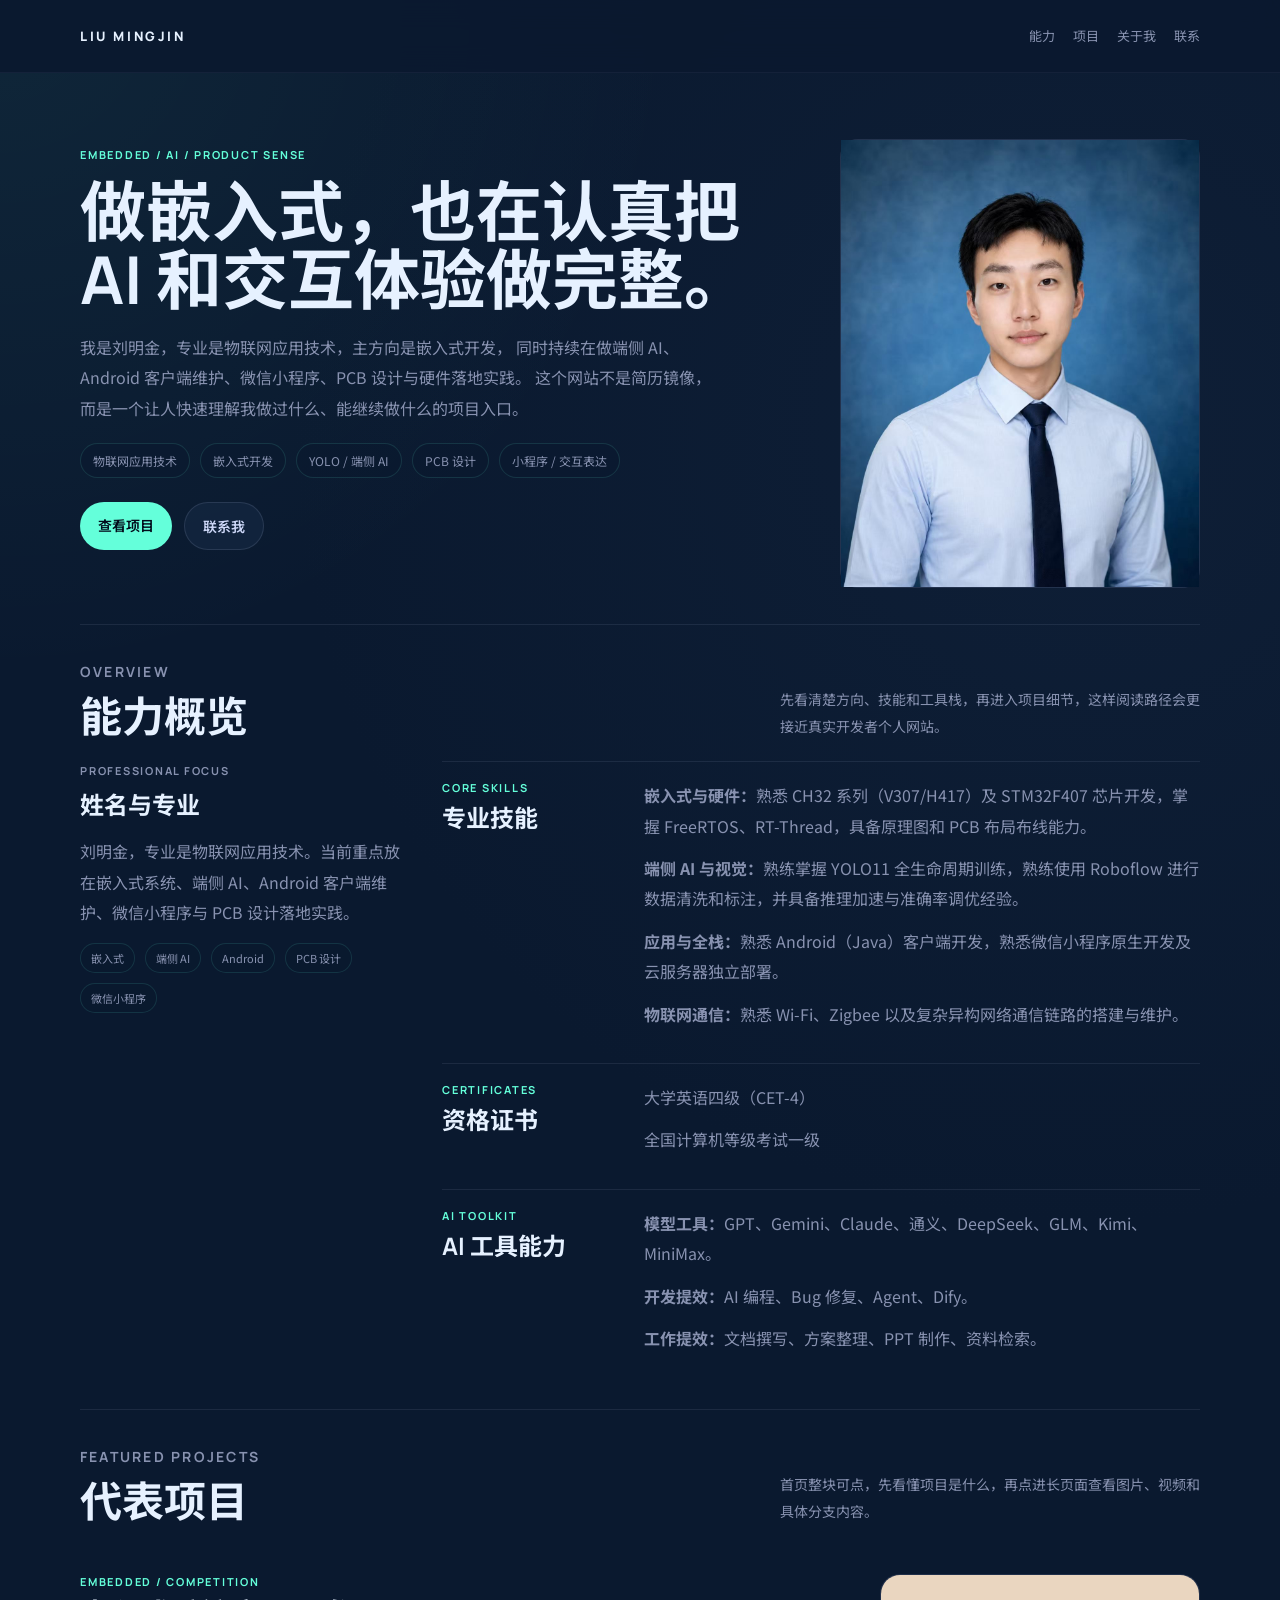
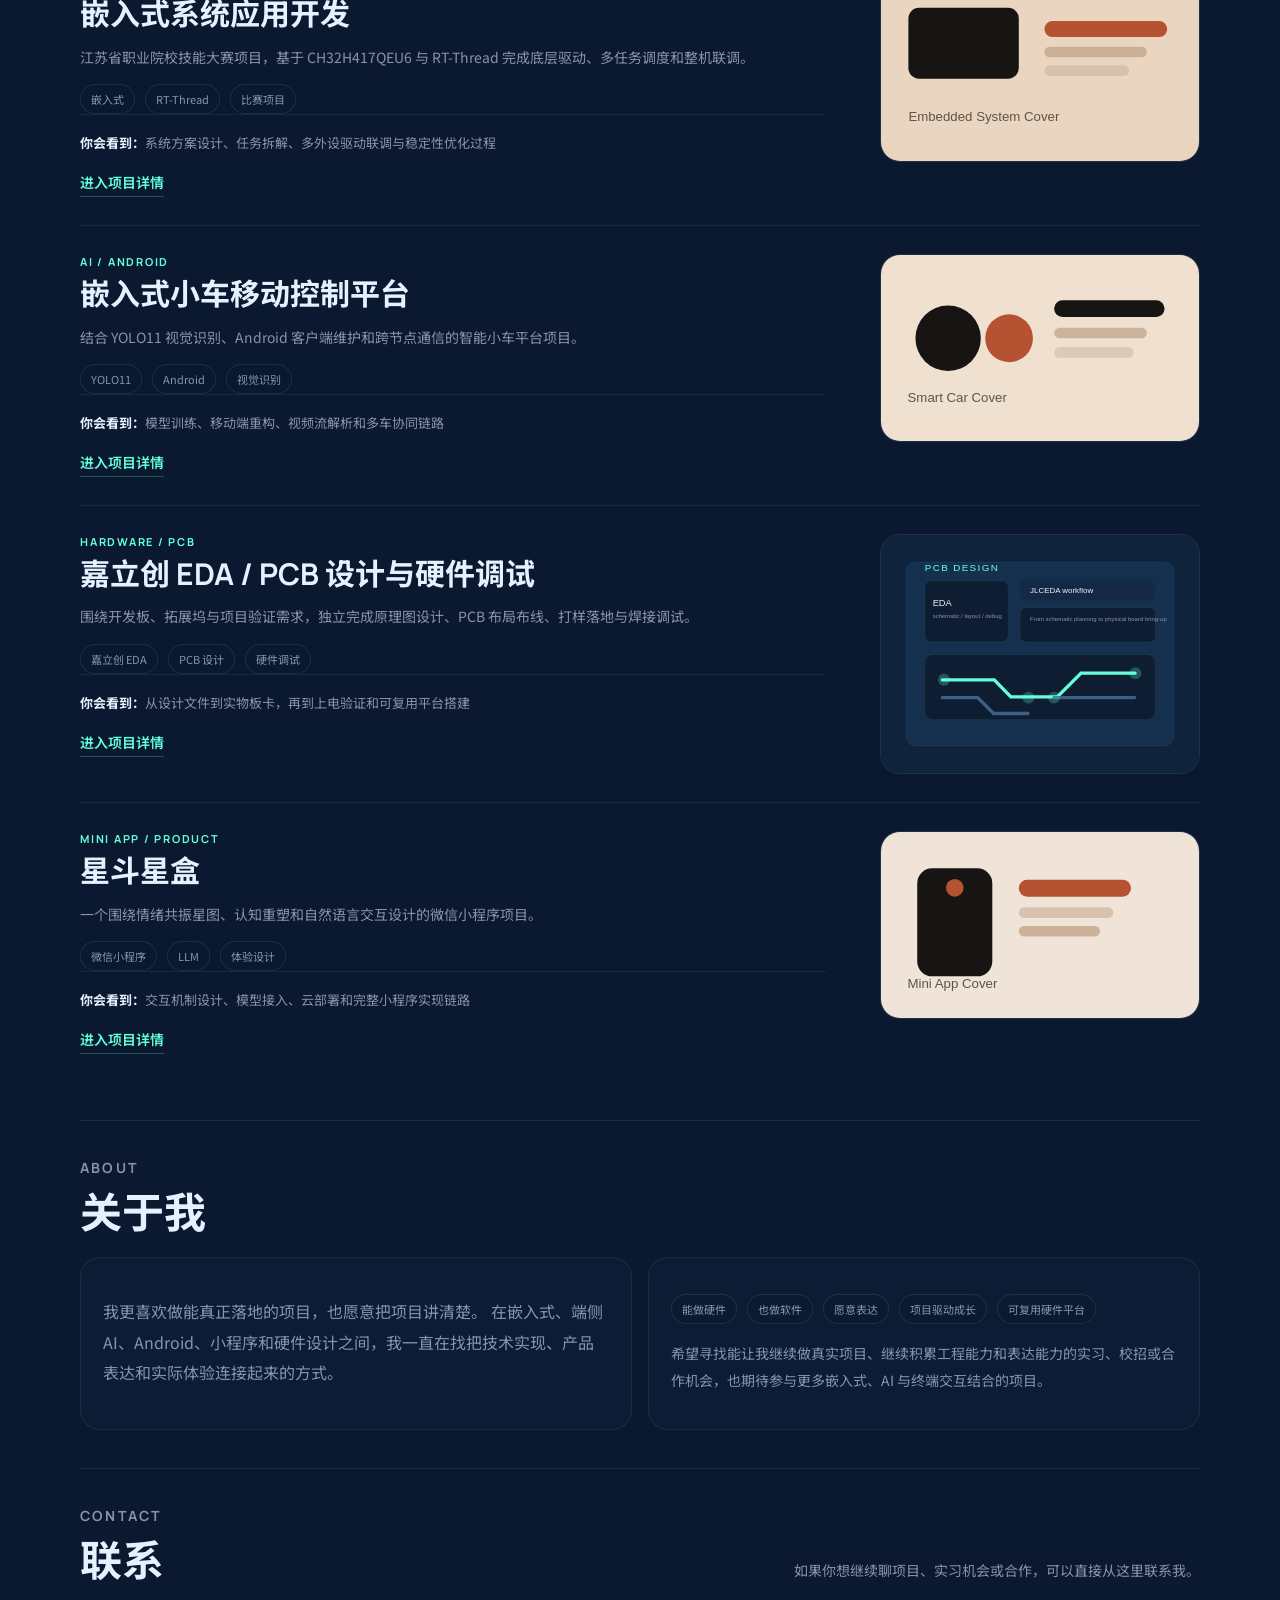
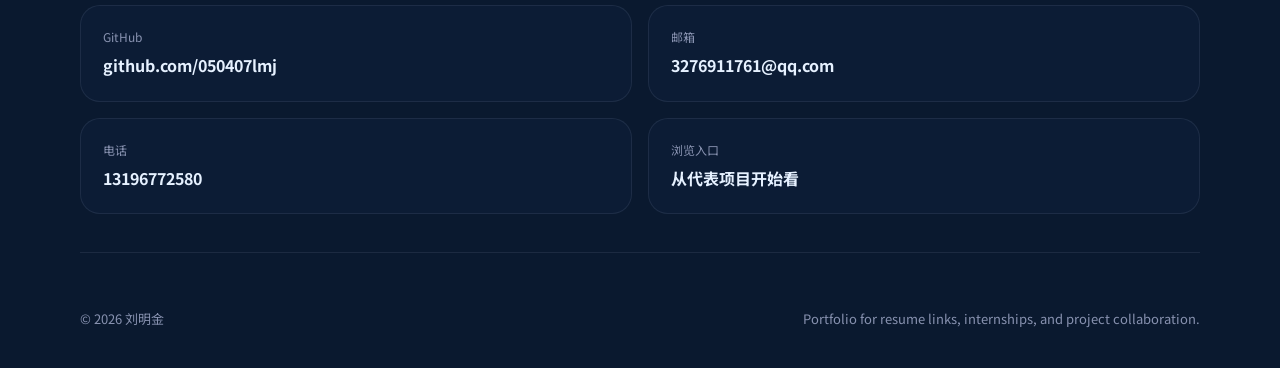
==== commit 44df0f4e: "feat: rebuild project pages for portfolio" ====
--- a/index.html
+++ b/index.html
@@ -4,7 +4,7 @@
 <meta charset="UTF-8">
 <meta name="viewport" content="width=device-width, initial-scale=1.0">
 <title>刘明金 | 嵌入式 × AI × 项目作品集</title>
-<meta name="description" content="刘明金的个人作品集，聚焦嵌入式开发、端侧 AI、微信小程序与项目落地实践。">
+<meta name="description" content="刘明金的个人作品集，聚焦嵌入式开发、端侧 AI、微信小程序、PCB 设计与项目落地实践。">
 <link rel="preconnect" href="https://fonts.googleapis.com">
 <link rel="preconnect" href="https://fonts.gstatic.com" crossorigin>
 <link href="https://fonts.googleapis.com/css2?family=Manrope:wght@400;500;600;700;800&family=Noto+Sans+SC:wght@400;500;700&display=swap" rel="stylesheet">
@@ -15,6 +15,7 @@
     <div class="shell nav-bar">
       <a class="brand" href="index.html">LIU MINGJIN</a>
       <nav class="nav-links" aria-label="主导航">
+        <a href="#overview">能力</a>
         <a href="#projects">项目</a>
         <a href="#about">关于我</a>
         <a href="#contact">联系</a>
@@ -22,157 +23,194 @@
     </div>
   </header>
 
-  <main>
-    <section class="hero shell">
-      <div class="hero-copy">
-        <p class="eyebrow">Embedded / AI / Product Sense</p>
-        <h1 data-testid="hero-title">做嵌入式，也在认真把 AI 和交互体验做完整。</h1>
-        <p class="hero-summary">
-          我是刘明金，专业是物联网应用技术，主方向是嵌入式开发，
-          同时持续在做端侧 AI、Android 客户端维护、微信小程序与硬件落地实践。
-          我希望这里不只是简历镜像，而是一个能让人快速看懂我做过什么、擅长什么、适合什么机会的个人作品集。
-        </p>
-        <div class="tag-list">
-          <span>物联网应用技术</span>
-          <span>嵌入式开发</span>
-          <span>YOLO / 端侧 AI</span>
-          <span>小程序 / 交互表达</span>
-        </div>
-        <div class="hero-actions">
-          <a class="button button-primary" href="#projects">查看项目</a>
-          <a class="button button-secondary" href="#contact">联系我</a>
-        </div>
-      </div>
-
-      <aside class="hero-aside">
-        <article class="identity-card">
-          <div class="portrait-frame">
+  <main class="shell flow-layout">
+    <section class="hero" data-testid="hero-title-wrap">
+      <div class="hero-grid">
+        <div class="hero-copy">
+          <p class="eyebrow">Embedded / AI / Product Sense</p>
+          <h1 data-testid="hero-title">做嵌入式，也在认真把 AI 和交互体验做完整。</h1>
+          <p class="hero-summary">
+            我是刘明金，专业是物联网应用技术，主方向是嵌入式开发，
+            同时持续在做端侧 AI、Android 客户端维护、微信小程序、PCB 设计与硬件落地实践。
+            这个网站不是简历镜像，而是一个让人快速理解我做过什么、能继续做什么的项目入口。
+          </p>
+          <div class="tag-list">
+            <span>物联网应用技术</span>
+            <span>嵌入式开发</span>
+            <span>YOLO / 端侧 AI</span>
+            <span>PCB 设计</span>
+            <span>小程序 / 交互表达</span>
+          </div>
+          <div class="hero-actions">
+            <a class="button button-primary" href="#projects">查看项目</a>
+            <a class="button button-secondary" href="#contact">联系我</a>
+          </div>
+        </div>
+
+        <aside class="hero-aside">
+          <div class="portrait-frame hero-portrait">
             <img src="assets/portrait.jpg" alt="刘明金个人照片">
           </div>
-          <div class="identity-copy">
-            <p class="identity-label">Portfolio Identity</p>
-            <h2>刘明金</h2>
-            <p>以正式、清晰、可信的个人形象建立第一印象，让整个作品集更适合简历附链和对外展示。</p>
+        </aside>
+      </div>
+    </section>
+
+    <section class="section section-plain" id="overview">
+      <div class="section-heading">
+        <div>
+          <p class="eyebrow">Overview</p>
+          <h2>能力概览</h2>
+        </div>
+        <p>先看清楚方向、技能和工具栈，再进入项目细节，这样阅读路径会更接近真实开发者个人网站。</p>
+      </div>
+
+      <div class="overview-layout">
+        <article class="overview-intro">
+          <p class="detail-kind">Professional Focus</p>
+          <h3>姓名与专业</h3>
+          <p>刘明金，专业是物联网应用技术。当前重点放在嵌入式系统、端侧 AI、Android 客户端维护、微信小程序与 PCB 设计落地实践。</p>
+          <div class="tag-list small">
+            <span>嵌入式</span>
+            <span>端侧 AI</span>
+            <span>Android</span>
+            <span>PCB 设计</span>
+            <span>微信小程序</span>
           </div>
         </article>
-        <article class="snapshot-card">
-          <div class="snapshot-grid">
-            <div>
-              <span>主方向</span>
-              <strong>嵌入式 + AI</strong>
-            </div>
-            <div>
-              <span>项目类型</span>
-              <strong>竞赛 / 终端 / 小程序</strong>
-            </div>
-            <div>
-              <span>风格关键词</span>
-              <strong>能落地 / 会表达</strong>
-            </div>
-            <div>
-              <span>证书亮点</span>
-              <strong>CET-4 / 计算机一级</strong>
-            </div>
-          </div>
-        </article>
-      </aside>
-    </section>
-
-    <section class="section shell" id="projects" data-testid="featured-projects">
+
+        <div class="overview-rows">
+          <article class="overview-row">
+            <div class="overview-label">
+              <p class="detail-kind">Core Skills</p>
+              <h3>专业技能</h3>
+            </div>
+            <div class="overview-content">
+              <p><strong>嵌入式与硬件：</strong>熟悉 CH32 系列（V307/H417）及 STM32F407 芯片开发，掌握 FreeRTOS、RT-Thread，具备原理图和 PCB 布局布线能力。</p>
+              <p><strong>端侧 AI 与视觉：</strong>熟练掌握 YOLO11 全生命周期训练，熟练使用 Roboflow 进行数据清洗和标注，并具备推理加速与准确率调优经验。</p>
+              <p><strong>应用与全栈：</strong>熟悉 Android（Java）客户端开发，熟悉微信小程序原生开发及云服务器独立部署。</p>
+              <p><strong>物联网通信：</strong>熟悉 Wi-Fi、Zigbee 以及复杂异构网络通信链路的搭建与维护。</p>
+            </div>
+          </article>
+
+          <article class="overview-row">
+            <div class="overview-label">
+              <p class="detail-kind">Certificates</p>
+              <h3>资格证书</h3>
+            </div>
+            <div class="overview-content">
+              <p>大学英语四级（CET-4）</p>
+              <p>全国计算机等级考试一级</p>
+            </div>
+          </article>
+
+          <article class="overview-row">
+            <div class="overview-label">
+              <p class="detail-kind">AI Toolkit</p>
+              <h3>AI 工具能力</h3>
+            </div>
+            <div class="overview-content">
+              <p><strong>模型工具：</strong>GPT、Gemini、Claude、通义、DeepSeek、GLM、Kimi、MiniMax。</p>
+              <p><strong>开发提效：</strong>AI 编程、Bug 修复、Agent、Dify。</p>
+              <p><strong>工作提效：</strong>文档撰写、方案整理、PPT 制作、资料检索。</p>
+            </div>
+          </article>
+        </div>
+      </div>
+    </section>
+
+    <section class="section section-plain" id="projects" data-testid="featured-projects">
       <div class="section-heading">
         <div>
           <p class="eyebrow">Featured Projects</p>
           <h2>代表项目</h2>
         </div>
-        <p>先看懂这是什么项目，再决定要不要点进去看完整细节。</p>
-      </div>
-
-      <div class="project-grid">
-        <article class="project-card">
-          <img src="assets/projects/embedded-cover.svg" alt="嵌入式系统应用开发封面图">
-          <p class="project-type">Embedded / Competition</p>
-          <h3>嵌入式系统应用开发</h3>
-          <p class="project-summary">参加江苏省职业院校技能大赛，基于 CH32H417QEU6 与 RT-Thread 完成系统开发和整机联调。</p>
-          <div class="tag-list small">
-            <span>嵌入式</span>
-            <span>RT-Thread</span>
-            <span>比赛项目</span>
-          </div>
-          <p class="project-result"><strong>结果点：</strong>负责系统方案设计、任务拆解、多外设驱动适配与稳定性优化</p>
-          <a class="project-link" href="projects/embedded-system.html">查看详情</a>
-        </article>
-
-        <article class="project-card">
-          <img src="assets/projects/smart-car-cover.svg" alt="嵌入式小车移动控制平台封面图">
-          <p class="project-type">AI / Android</p>
-          <h3>嵌入式小车移动控制平台</h3>
-          <p class="project-summary">结合视觉识别模型训练、Android 客户端维护和多传感器接入的智能小车平台项目。</p>
-          <div class="tag-list small">
-            <span>YOLO11</span>
-            <span>Android</span>
-            <span>视觉识别</span>
-          </div>
-          <p class="project-result"><strong>结果点：</strong>训练 10 余种模型，综合识别准确率 90% 以上，并优化实时交互体验</p>
-          <a class="project-link" href="projects/smart-car-platform.html">查看详情</a>
-        </article>
-
-        <article class="project-card">
-          <img src="assets/projects/xingdouxinghe-cover.svg" alt="星斗星盒封面图">
-          <p class="project-type">Mini App / Product</p>
-          <h3>星斗星盒</h3>
-          <p class="project-summary">一个围绕情绪共振星图、认知重塑和自然语言交互设计的微信小程序项目。</p>
-          <div class="tag-list small">
-            <span>微信小程序</span>
-            <span>LLM</span>
-            <span>体验设计</span>
-          </div>
-          <p class="project-result"><strong>结果点：</strong>独立完成前后端开发、模型接入和云服务器部署流程</p>
-          <a class="project-link" href="projects/xingdouxinghe.html">查看详情</a>
-        </article>
-      </div>
-    </section>
-
-    <section class="section shell">
-      <div class="section-heading">
-        <div>
-          <p class="eyebrow">Skills & Toolkit</p>
-          <h2>能力概览</h2>
-        </div>
-        <p>这里聚焦你真正希望别人快速判断的部分：专业技能、证书和工具能力，而不是学校背景。</p>
-      </div>
-
-      <div class="detail-grid summary-grid">
-        <article class="detail-block">
-          <p class="detail-kind">Core Skills</p>
-          <h3>专业技能</h3>
-          <ul>
-            <li>嵌入式与硬件：熟悉 CH32 系列（V307/H417）及 STM32F407 芯片开发，掌握 FreeRTOS、RT-Thread，具备原理图和 PCB 布局布线能力。</li>
-            <li>端侧 AI 与视觉：熟练掌握 YOLO11 全生命周期训练，熟练使用 Roboflow 进行数据清洗和标注，并具备推理加速与准确率调优经验。</li>
-            <li>应用与全栈：熟悉 Android（Java）客户端开发，熟悉微信小程序原生开发及云服务器独立部署。</li>
-            <li>物联网通信：熟悉 Wi-Fi、Zigbee 以及复杂异构网络通信链路的搭建与维护。</li>
-          </ul>
-        </article>
-
-        <article class="detail-block">
-          <p class="detail-kind">Certificates</p>
-          <h3>资格证书</h3>
-          <ul>
-            <li>大学英语四级（CET-4）</li>
-            <li>全国计算机等级考试一级</li>
-          </ul>
-        </article>
-
-        <article class="detail-block">
-          <p class="detail-kind">AI Toolkit</p>
-          <h3>AI 工具能力</h3>
-          <p>模型工具：GPT、Gemini、Claude、通义、DeepSeek、GLM、Kimi、MiniMax。</p>
-          <p>开发提效：AI 编程、Bug 修复、Agent、Dify。</p>
-          <p>工作提效：文档撰写、方案整理、PPT 制作、资料检索。</p>
-        </article>
-      </div>
-    </section>
-
-    <section class="section shell" id="about" data-testid="about-section">
+        <p>首页整块可点，先看懂项目是什么，再点进长页面查看图片、视频和具体分支内容。</p>
+      </div>
+
+      <div class="project-list">
+        <a class="project-entry" href="projects/embedded-system.html">
+          <article class="project-item">
+            <div class="project-text">
+              <p class="project-type">Embedded / Competition</p>
+              <h3>嵌入式系统应用开发</h3>
+              <p class="project-summary">江苏省职业院校技能大赛项目，基于 CH32H417QEU6 与 RT-Thread 完成底层驱动、多任务调度和整机联调。</p>
+              <div class="tag-list small">
+                <span>嵌入式</span>
+                <span>RT-Thread</span>
+                <span>比赛项目</span>
+              </div>
+              <p class="project-result"><strong>你会看到：</strong>系统方案设计、任务拆解、多外设驱动联调与稳定性优化过程</p>
+              <span class="project-cta">进入项目详情</span>
+            </div>
+            <div class="project-media">
+              <img src="assets/projects/embedded-cover.svg" alt="嵌入式系统应用开发封面图">
+            </div>
+          </article>
+        </a>
+
+        <a class="project-entry" href="projects/smart-car-platform.html">
+          <article class="project-item">
+            <div class="project-text">
+              <p class="project-type">AI / Android</p>
+              <h3>嵌入式小车移动控制平台</h3>
+              <p class="project-summary">结合 YOLO11 视觉识别、Android 客户端维护和跨节点通信的智能小车平台项目。</p>
+              <div class="tag-list small">
+                <span>YOLO11</span>
+                <span>Android</span>
+                <span>视觉识别</span>
+              </div>
+              <p class="project-result"><strong>你会看到：</strong>模型训练、移动端重构、视频流解析和多车协同链路</p>
+              <span class="project-cta">进入项目详情</span>
+            </div>
+            <div class="project-media">
+              <img src="assets/projects/smart-car-cover.svg" alt="嵌入式小车移动控制平台封面图">
+            </div>
+          </article>
+        </a>
+
+        <a class="project-entry" href="projects/jlc-pcb-design.html">
+          <article class="project-item">
+            <div class="project-text">
+              <p class="project-type">Hardware / PCB</p>
+              <h3>嘉立创 EDA / PCB 设计与硬件调试</h3>
+              <p class="project-summary">围绕开发板、拓展坞与项目验证需求，独立完成原理图设计、PCB 布局布线、打样落地与焊接调试。</p>
+              <div class="tag-list small">
+                <span>嘉立创 EDA</span>
+                <span>PCB 设计</span>
+                <span>硬件调试</span>
+              </div>
+              <p class="project-result"><strong>你会看到：</strong>从设计文件到实物板卡，再到上电验证和可复用平台搭建</p>
+              <span class="project-cta">进入项目详情</span>
+            </div>
+            <div class="project-media">
+              <img src="assets/projects/pcb-cover.svg" alt="嘉立创 EDA / PCB 设计与硬件调试封面图">
+            </div>
+          </article>
+        </a>
+
+        <a class="project-entry" href="projects/xingdouxinghe.html">
+          <article class="project-item">
+            <div class="project-text">
+              <p class="project-type">Mini App / Product</p>
+              <h3>星斗星盒</h3>
+              <p class="project-summary">一个围绕情绪共振星图、认知重塑和自然语言交互设计的微信小程序项目。</p>
+              <div class="tag-list small">
+                <span>微信小程序</span>
+                <span>LLM</span>
+                <span>体验设计</span>
+              </div>
+              <p class="project-result"><strong>你会看到：</strong>交互机制设计、模型接入、云部署和完整小程序实现链路</p>
+              <span class="project-cta">进入项目详情</span>
+            </div>
+            <div class="project-media">
+              <img src="assets/projects/xingdouxinghe-cover.svg" alt="星斗星盒封面图">
+            </div>
+          </article>
+        </a>
+      </div>
+    </section>
+
+    <section class="section section-plain" id="about" data-testid="about-section">
       <div class="section-heading">
         <div>
           <p class="eyebrow">About</p>
@@ -183,8 +221,8 @@
       <div class="about-grid">
         <article class="about-card">
           <p>
-            我更喜欢做能真正落地的项目，也愿意把项目表达清楚。
-            在嵌入式、端侧 AI、Android 客户端和小程序之间，我一直在找能把“技术实现”和“实际体验”连起来的方式。
+            我更喜欢做能真正落地的项目，也愿意把项目讲清楚。
+            在嵌入式、端侧 AI、Android、小程序和硬件设计之间，我一直在找把技术实现、产品表达和实际体验连接起来的方式。
           </p>
         </article>
         <article class="about-card">
@@ -202,7 +240,7 @@
       </div>
     </section>
 
-    <section class="section shell" id="contact" data-testid="contact-section">
+    <section class="section section-plain" id="contact" data-testid="contact-section">
       <div class="section-heading">
         <div>
           <p class="eyebrow">Contact</p>
--- a/styles.css
+++ b/styles.css
@@ -1,18 +1,20 @@
 :root {
-  --bg: #f5efe6;
-  --surface: #fffaf4;
-  --surface-strong: #ffffff;
-  --text: #171513;
-  --muted: #686057;
-  --line: #d8cdbc;
-  --accent: #b55231;
-  --accent-deep: #1c1917;
-  --accent-soft: #ead7c2;
-  --shadow: 0 24px 80px rgba(41, 30, 22, 0.08);
-  --radius-xl: 30px;
-  --radius-lg: 22px;
-  --radius-md: 16px;
-  --shell: 1180px;
+  --bg: #0a192f;
+  --bg-elevated: #112240;
+  --bg-card: #172a45;
+  --bg-soft: rgba(23, 42, 69, 0.56);
+  --text: #ccd6f6;
+  --text-strong: #e6f1ff;
+  --muted: #8892b0;
+  --line: rgba(136, 146, 176, 0.2);
+  --accent: #64ffda;
+  --accent-soft: rgba(100, 255, 218, 0.12);
+  --deep: #020c1b;
+  --shadow: 0 18px 60px rgba(2, 12, 27, 0.32);
+  --radius-xl: 28px;
+  --radius-lg: 20px;
+  --radius-md: 14px;
+  --shell: 1120px;
 }
 
 * {
@@ -27,8 +29,8 @@
   margin: 0;
   color: var(--text);
   background:
-    radial-gradient(circle at top left, rgba(181, 82, 49, 0.10), transparent 24%),
-    radial-gradient(circle at bottom right, rgba(28, 25, 23, 0.08), transparent 30%),
+    radial-gradient(circle at top left, rgba(100, 255, 218, 0.06), transparent 18%),
+    radial-gradient(circle at 85% 12%, rgba(23, 42, 69, 0.34), transparent 24%),
     var(--bg);
   font-family: "Noto Sans SC", "Microsoft YaHei", sans-serif;
 }
@@ -38,7 +40,8 @@
   text-decoration: none;
 }
 
-img {
+img,
+video {
   display: block;
   max-width: 100%;
 }
@@ -48,13 +51,15 @@
   margin: 0 auto;
 }
 
-.eyebrow {
+.eyebrow,
+.detail-kind,
+.project-type {
   margin: 0;
   color: var(--accent);
-  font-family: "Manrope", sans-serif;
-  font-size: 12px;
-  font-weight: 800;
-  letter-spacing: 0.18em;
+  font-family: "Manrope", "Noto Sans SC", sans-serif;
+  font-size: 11px;
+  font-weight: 700;
+  letter-spacing: 0.16em;
   text-transform: uppercase;
 }
 
@@ -62,9 +67,10 @@
   position: sticky;
   top: 0;
   z-index: 50;
-  backdrop-filter: blur(16px);
-  background: rgba(245, 239, 230, 0.82);
-  border-bottom: 1px solid rgba(216, 205, 188, 0.68);
+  backdrop-filter: blur(14px);
+  background: rgba(10, 25, 47, 0.9);
+  border-bottom: 1px solid rgba(136, 146, 176, 0.08);
+  transition: transform 0.25s ease;
 }
 
 .nav-bar,
@@ -80,93 +86,116 @@
 }
 
 .brand {
-  font-family: "Manrope", sans-serif;
-  font-size: 14px;
+  color: var(--text-strong);
+  font-family: "Manrope", "Noto Sans SC", sans-serif;
+  font-size: 13px;
   font-weight: 800;
-  letter-spacing: 0.18em;
+  letter-spacing: 0.2em;
 }
 
 .nav-links {
   display: flex;
   flex-wrap: wrap;
-  gap: 10px;
+  gap: 18px;
 }
 
 .nav-links a,
 .button,
-.project-link {
-  transition: transform 0.2s ease, background-color 0.2s ease, border-color 0.2s ease, color 0.2s ease;
+.project-cta {
+  transition: transform 0.2s ease, border-color 0.2s ease, background-color 0.2s ease, color 0.2s ease;
 }
 
 .nav-links a {
-  padding: 10px 14px;
+  padding: 6px 0;
+  border-bottom: 1px solid transparent;
+  color: var(--muted);
+  font-size: 13px;
+}
+
+.nav-links a:hover {
+  color: var(--accent);
+  border-color: rgba(100, 255, 218, 0.42);
+}
+
+.flow-layout {
+  padding: 42px 0 56px;
+}
+
+.hero {
+  padding: 24px 0 36px;
+  border-bottom: 1px solid rgba(136, 146, 176, 0.14);
+}
+
+.hero-grid {
+  display: grid;
+  grid-template-columns: minmax(0, 1.2fr) minmax(280px, 380px);
+  gap: 56px;
+  align-items: start;
+}
+
+.hero-copy {
+  padding-top: 8px;
+}
+
+.hero-copy h1 {
+  margin: 16px 0 18px;
+  max-width: 700px;
+  color: var(--text-strong);
+  font-family: "Manrope", "Noto Sans SC", sans-serif;
+  font-size: clamp(42px, 6vw, 66px);
+  line-height: 1.03;
+}
+
+.hero-summary,
+.section-heading p,
+.overview-intro p,
+.overview-content p,
+.project-summary,
+.project-result,
+.about-card p,
+.meta-list li,
+.story-copy p,
+.branch-copy p,
+.media-note,
+.media-card figcaption,
+.video-card p {
+  color: var(--muted);
+  line-height: 1.9;
+}
+
+.hero-summary {
+  max-width: 640px;
+  margin: 0;
+  font-size: 16px;
+}
+
+.tag-list {
+  display: flex;
+  flex-wrap: wrap;
+  gap: 10px;
+  margin-top: 20px;
+}
+
+.tag-list span {
+  padding: 8px 12px;
   border-radius: 999px;
-  border: 1px solid rgba(216, 205, 188, 0.9);
-  background: rgba(255, 255, 255, 0.55);
-  color: var(--muted);
-  font-size: 13px;
-}
-
-.nav-links a:hover,
-.contact-card:hover {
-  transform: translateY(-2px);
-}
-
-.hero {
-  display: grid;
-  grid-template-columns: 1.08fr 0.92fr;
-  gap: 18px;
-  padding: 28px 0 22px;
-}
-
-.hero-copy,
-.hero-aside,
-.section,
-.detail-section,
-.detail-hero {
-  border: 1px solid var(--line);
-  border-radius: var(--radius-xl);
-  box-shadow: var(--shadow);
-}
-
-.hero-copy {
-  padding: 40px;
-  background: linear-gradient(145deg, #fdf7ef 0%, #f6eadc 54%, #ead8c4 100%);
-  position: relative;
-  overflow: hidden;
-}
-
-.hero-copy::after {
-  content: "";
-  position: absolute;
-  right: -44px;
-  top: -56px;
-  width: 220px;
-  height: 220px;
-  border-radius: 50%;
-  background: rgba(181, 82, 49, 0.12);
-}
-
-.hero-copy h1 {
-  position: relative;
-  margin: 18px 0 16px;
-  max-width: 620px;
-  font-family: "Manrope", "Noto Sans SC", sans-serif;
-  font-size: clamp(42px, 6vw, 64px);
-  line-height: 1.02;
-}
-
-.hero-summary {
-  position: relative;
-  max-width: 540px;
-  margin: 0;
-  color: var(--muted);
-  font-size: 15px;
-  line-height: 1.95;
+  border: 1px solid rgba(100, 255, 218, 0.12);
+  background: rgba(10, 25, 47, 0.42);
+  color: var(--muted);
+  font-size: 12px;
+}
+
+.tag-list.small {
+  margin-top: 14px;
+}
+
+.tag-list.small span {
+  padding: 6px 10px;
+  background: rgba(10, 25, 47, 0.56);
+  font-size: 11px;
 }
 
 .hero-actions {
-  position: relative;
   display: flex;
   flex-wrap: wrap;
   gap: 12px;
@@ -175,215 +204,161 @@
 
 .button {
   padding: 13px 18px;
-  border-radius: var(--radius-md);
+  border-radius: 999px;
   font-size: 14px;
   font-weight: 600;
 }
 
 .button-primary {
-  background: var(--accent-deep);
-  color: #fff;
+  background: var(--accent);
+  color: var(--deep);
 }
 
 .button-secondary {
   border: 1px solid var(--line);
-  background: rgba(255, 255, 255, 0.72);
-}
-
-.button:hover,
-.project-link:hover {
+  background: rgba(23, 42, 69, 0.6);
+  color: var(--text);
+}
+
+.button:hover {
   transform: translateY(-2px);
 }
 
 .hero-aside {
-  display: grid;
-  gap: 16px;
-  background: rgba(255, 250, 244, 0.76);
-  padding: 18px;
-}
-
-.identity-card,
-.snapshot-card,
-.about-card,
-.contact-card,
-.project-card,
-.detail-block,
-.gallery-figure {
-  border-radius: var(--radius-lg);
-  background: var(--surface-strong);
-  border: 1px solid rgba(23, 21, 19, 0.06);
-}
-
-.identity-card {
-  display: grid;
-  grid-template-columns: 132px 1fr;
-  gap: 16px;
-  padding: 18px;
+  display: flex;
+  justify-content: flex-end;
 }
 
 .portrait-frame {
-  border-radius: 20px;
-  overflow: hidden;
-  min-height: 162px;
+  border-radius: 18px;
+  background: transparent;
+}
+
+.hero-portrait {
+  width: min(100%, 360px);
+  border: 1px solid rgba(136, 146, 176, 0.18);
+  background: rgba(17, 34, 64, 0.34);
 }
 
 .portrait-frame img {
   width: 100%;
-  height: 100%;
-  object-fit: cover;
-  object-position: center top;
-}
-
-.identity-copy h2 {
-  margin: 6px 0 8px;
-  font-family: "Manrope", "Noto Sans SC", sans-serif;
-  font-size: 28px;
-}
-
-.identity-label,
-.project-type,
-.detail-kind {
-  margin: 0;
-  color: var(--accent);
-  font-family: "Manrope", sans-serif;
-  font-size: 11px;
-  font-weight: 800;
-  letter-spacing: 0.14em;
-  text-transform: uppercase;
-}
-
-.identity-copy p:last-child,
-.about-card p,
-.detail-text,
-.detail-block p,
-.detail-block li,
-.section-heading p,
-.project-summary,
-.project-result {
-  color: var(--muted);
-  line-height: 1.85;
-}
-
-.snapshot-card {
-  padding: 18px;
-}
-
-.snapshot-grid {
-  display: grid;
-  grid-template-columns: 1fr 1fr;
-  gap: 10px;
-}
-
-.snapshot-grid div {
-  padding: 14px;
-  border-radius: 16px;
-  background: #faf3ea;
-}
-
-.snapshot-grid span {
-  display: block;
-  margin-bottom: 6px;
-  color: var(--muted);
-  font-size: 11px;
-}
-
-.snapshot-grid strong {
-  font-size: 14px;
-}
-
-.tag-list {
-  position: relative;
-  display: flex;
-  flex-wrap: wrap;
-  gap: 10px;
-  margin-top: 20px;
-}
-
-.tag-list span {
-  padding: 8px 12px;
-  border-radius: 999px;
-  border: 1px solid rgba(216, 205, 188, 0.9);
-  background: rgba(255, 255, 255, 0.72);
-  color: var(--muted);
-  font-size: 12px;
-}
-
-.tag-list.small {
-  margin-top: 14px;
-}
-
-.tag-list.small span {
-  padding: 6px 10px;
-  background: #f6eee3;
-  font-size: 11px;
+  height: auto;
 }
 
 .section {
-  margin: 0 auto 18px;
-  padding: 28px;
-  background: rgba(255, 250, 244, 0.74);
+  margin: 0 auto;
+}
+
+.section-plain {
+  padding: 34px 0 38px;
+  border-bottom: 1px solid rgba(136, 146, 176, 0.14);
 }
 
 .section-heading {
   display: flex;
   align-items: end;
   justify-content: space-between;
+  gap: 32px;
+  margin-bottom: 22px;
+}
+
+.section-heading h2,
+.project-hero h1 {
+  margin: 8px 0 0;
+  color: var(--text-strong);
+  font-family: "Manrope", "Noto Sans SC", sans-serif;
+  font-size: clamp(28px, 4vw, 42px);
+  line-height: 1.08;
+}
+
+.section-heading p {
+  max-width: 420px;
+  margin: 0;
+  font-size: 14px;
+}
+
+.overview-layout,
+.overview-rows,
+.about-grid,
+.contact-grid {
+  display: grid;
   gap: 16px;
-  margin-bottom: 18px;
-}
-
-.section-heading h2,
-.detail-hero h1 {
-  margin: 8px 0 0;
+}
+
+.overview-layout {
+  grid-template-columns: minmax(240px, 320px) minmax(0, 1fr);
+  gap: 42px;
+  align-items: start;
+}
+
+.overview-intro h3,
+.overview-label h3,
+.project-text h3,
+.story-section h2,
+.branch-copy h3,
+.media-area h2 {
+  margin: 8px 0 12px;
+  color: var(--text-strong);
   font-family: "Manrope", "Noto Sans SC", sans-serif;
-  font-size: clamp(28px, 4vw, 44px);
-  line-height: 1.08;
-}
-
-.section-heading p {
-  margin: 0;
-  max-width: 360px;
-  font-size: 14px;
-}
-
-.project-grid,
-.about-grid,
-.contact-grid,
-.detail-grid,
-.gallery-grid {
-  display: grid;
-  gap: 16px;
-}
-
-.summary-grid h3 {
-  margin: 8px 0 12px;
-  font-family: "Manrope", "Noto Sans SC", sans-serif;
-  font-size: 22px;
+}
+
+.overview-intro h3,
+.overview-label h3 {
+  font-size: 24px;
   line-height: 1.25;
 }
 
-.project-grid {
-  grid-template-columns: repeat(3, 1fr);
-}
-
-.project-card {
-  display: flex;
-  flex-direction: column;
-  min-height: 360px;
-  padding: 16px;
-}
-
-.project-card img {
-  height: 122px;
-  width: 100%;
-  object-fit: cover;
-  border-radius: 18px;
-}
-
-.project-card h3 {
-  margin: 10px 0 8px;
-  font-size: 24px;
-  line-height: 1.2;
+.overview-row {
+  display: grid;
+  grid-template-columns: 180px 1fr;
+  gap: 22px;
+  padding: 18px 0;
+  border-top: 1px solid rgba(136, 146, 176, 0.14);
+}
+
+.overview-content p {
+  margin: 0 0 12px;
+}
+
+.overview-content p:last-child,
+.overview-intro p:last-child {
+  margin-bottom: 0;
+}
+
+.project-list {
+  display: grid;
+  gap: 0;
+}
+
+.project-entry {
+  display: block;
+  border-top: 1px solid rgba(136, 146, 176, 0.14);
+}
+
+.project-entry:first-child {
+  border-top: 0;
+}
+
+.project-entry:hover .project-item {
+  transform: translateX(6px);
+}
+
+.project-entry:hover .project-cta {
+  border-color: rgba(100, 255, 218, 0.6);
+}
+
+.project-item {
+  display: grid;
+  grid-template-columns: minmax(0, 1fr) minmax(220px, 340px);
+  gap: 34px;
+  align-items: start;
+  padding: 28px 0;
+  transition: transform 0.2s ease;
+}
+
+.project-text h3 {
+  font-size: 30px;
+  line-height: 1.15;
 }
 
 .project-summary {
@@ -392,24 +367,39 @@
 }
 
 .project-result {
-  margin: auto 0 0;
+  margin: 0;
   padding-top: 16px;
-  border-top: 1px solid rgba(23, 21, 19, 0.06);
+  border-top: 1px solid rgba(136, 146, 176, 0.12);
   font-size: 13px;
 }
 
 .project-result strong,
-.contact-card strong {
-  color: var(--accent-deep);
-}
-
-.project-link {
-  align-self: flex-start;
-  margin-top: 14px;
-  padding: 12px 16px;
-  border-radius: 14px;
-  background: var(--accent-deep);
-  color: #fff;
+.contact-card strong,
+.meta-list strong {
+  color: var(--text-strong);
+}
+
+.project-media {
+  display: flex;
+  justify-content: flex-end;
+}
+
+.project-media img {
+  width: min(100%, 320px);
+  height: auto;
+  border-radius: 20px;
+  border: 1px solid rgba(136, 146, 176, 0.18);
+  background: rgba(17, 34, 64, 0.28);
+}
+
+.project-cta {
+  display: inline-flex;
+  align-items: center;
+  gap: 8px;
+  margin-top: 16px;
+  padding-bottom: 4px;
+  border-bottom: 1px solid rgba(100, 255, 218, 0.26);
+  color: var(--accent);
   font-size: 14px;
   font-weight: 600;
 }
@@ -420,8 +410,20 @@
 }
 
 .about-card,
+.contact-card,
+.story-meta,
+.story-section,
+.branch-block,
+.media-card,
+.video-card {
+  border-radius: var(--radius-lg);
+  border: 1px solid rgba(136, 146, 176, 0.14);
+  background: rgba(17, 34, 64, 0.4);
+}
+
+.about-card,
 .contact-card {
-  padding: 18px;
+  padding: 22px;
 }
 
 .about-note {
@@ -429,10 +431,6 @@
   font-size: 14px;
 }
 
-.contact-card {
-  display: block;
-}
-
 .contact-card span {
   display: block;
   margin-bottom: 8px;
@@ -445,6 +443,11 @@
   line-height: 1.6;
 }
 
+.about-card:hover,
+.contact-card:hover {
+  border-color: rgba(100, 255, 218, 0.22);
+}
+
 .site-footer {
   padding: 0 0 40px;
 }
@@ -454,79 +457,218 @@
   font-size: 13px;
 }
 
-.detail-main {
-  padding: 28px 0 40px;
-}
-
-.detail-hero {
-  display: grid;
-  grid-template-columns: 1.02fr 0.98fr;
+.project-page {
+  padding: 32px 0 52px;
+}
+
+.project-hero {
+  display: grid;
+  grid-template-columns: minmax(0, 1.1fr) minmax(260px, 420px);
+  gap: 32px;
+  padding: 0 0 30px;
+  border-bottom: 1px solid rgba(136, 146, 176, 0.14);
+}
+
+.project-hero h1 {
+  font-size: clamp(34px, 5vw, 54px);
+}
+
+.project-hero-copy p {
+  margin: 0;
+}
+
+.project-lead {
+  margin-top: 16px;
+  max-width: 720px;
+  color: var(--muted);
+  font-size: 16px;
+  line-height: 1.95;
+}
+
+.project-hero-media img {
+  width: 100%;
+  height: auto;
+  border-radius: 22px;
+  border: 1px solid rgba(136, 146, 176, 0.18);
+  background: rgba(17, 34, 64, 0.28);
+}
+
+.project-outline {
+  display: flex;
+  flex-wrap: wrap;
+  gap: 16px;
+  padding: 18px 0 24px;
+  border-bottom: 1px solid rgba(136, 146, 176, 0.14);
+}
+
+.project-outline a {
+  padding-bottom: 4px;
+  border-bottom: 1px solid transparent;
+  color: var(--muted);
+  font-size: 13px;
+}
+
+.project-outline a:hover {
+  color: var(--accent);
+  border-color: rgba(100, 255, 218, 0.42);
+}
+
+.story-layout {
+  display: grid;
+  grid-template-columns: minmax(220px, 260px) minmax(0, 1fr);
+  gap: 34px;
+  padding-top: 30px;
+}
+
+.story-meta {
+  position: sticky;
+  top: 96px;
+  align-self: start;
+  padding: 20px;
+}
+
+.meta-list {
+  margin: 12px 0 0;
+  padding-left: 18px;
+}
+
+.meta-list li {
+  margin-bottom: 10px;
+  font-size: 14px;
+}
+
+.story-body {
+  display: grid;
   gap: 18px;
+}
+
+.story-section,
+.media-area {
   padding: 24px;
-  margin-bottom: 18px;
-  background: rgba(255, 250, 244, 0.78);
-}
-
-.detail-hero img {
+}
+
+.story-section h2,
+.media-area h2 {
+  font-size: 28px;
+}
+
+.story-copy p,
+.branch-copy p,
+.media-card figcaption,
+.video-card p {
+  margin: 0 0 14px;
+  font-size: 14px;
+}
+
+.story-copy p:last-child,
+.branch-copy p:last-child,
+.media-card figcaption:last-child,
+.video-card p:last-child {
+  margin-bottom: 0;
+}
+
+.branch-stack {
+  display: grid;
+  gap: 16px;
+}
+
+.branch-block {
+  padding: 20px;
+}
+
+.branch-head {
+  display: grid;
+  gap: 12px;
+}
+
+.branch-copy h3 {
+  font-size: 22px;
+  line-height: 1.25;
+}
+
+.branch-copy ul {
+  margin: 0;
+  padding-left: 20px;
+  color: var(--muted);
+}
+
+.branch-copy li {
+  margin-bottom: 10px;
+  line-height: 1.8;
+}
+
+.media-pair,
+.media-grid {
+  display: grid;
+  gap: 16px;
+}
+
+.media-pair {
+  grid-template-columns: 1fr 1fr;
+}
+
+.media-card,
+.video-card {
+  padding: 16px;
+}
+
+.media-card img {
   width: 100%;
-  border-radius: 22px;
-}
-
-.detail-text {
-  margin: 16px 0 0;
-  font-size: 15px;
-}
-
-.detail-section {
-  padding: 24px;
-  margin-bottom: 18px;
-  background: rgba(255, 250, 244, 0.78);
-}
-
-.detail-section h2 {
-  margin: 0 0 14px;
-  font-family: "Manrope", "Noto Sans SC", sans-serif;
-  font-size: 28px;
-}
-
-.detail-grid {
-  grid-template-columns: 1fr 1fr;
-}
-
-.detail-block {
+  height: auto;
+  border-radius: 16px;
+  background: rgba(10, 25, 47, 0.5);
+}
+
+.media-card figcaption {
+  margin-top: 12px;
+}
+
+.video-shell,
+.video-placeholder {
+  width: 100%;
+  aspect-ratio: 16 / 9;
+  border-radius: 16px;
+  border: 1px dashed rgba(100, 255, 218, 0.28);
+  background:
+    linear-gradient(135deg, rgba(100, 255, 218, 0.05), rgba(23, 42, 69, 0.1)),
+    rgba(10, 25, 47, 0.56);
+}
+
+.video-shell {
+  overflow: hidden;
+}
+
+.video-shell video,
+.video-shell iframe {
+  width: 100%;
+  height: 100%;
+  border: 0;
+}
+
+.video-placeholder {
+  display: grid;
+  place-items: center;
   padding: 18px;
-}
-
-.detail-block ul {
-  padding-left: 20px;
-  margin: 0;
-}
-
-.gallery-grid {
-  grid-template-columns: 1fr 1fr;
-}
-
-.gallery-figure {
-  margin: 0;
-  padding: 14px;
-}
-
-.gallery-figure figcaption {
-  margin-top: 10px;
-  color: var(--muted);
-  font-size: 13px;
-  line-height: 1.7;
-}
-
-@media (max-width: 960px) {
-  .hero,
-  .detail-hero,
-  .project-grid,
+  color: var(--muted);
+  text-align: center;
+  line-height: 1.8;
+}
+
+@media (max-width: 980px) {
+  .hero-grid,
+  .overview-layout,
+  .overview-row,
+  .project-item,
   .about-grid,
   .contact-grid,
-  .detail-grid,
-  .gallery-grid {
+  .project-hero,
+  .story-layout,
+  .media-pair {
     grid-template-columns: 1fr;
+  }
+
+  .story-meta {
+    position: static;
   }
 }
 
@@ -537,36 +679,43 @@
 
   .nav-bar,
   .footer-inner,
-  .section-heading,
-  .identity-card {
-    grid-template-columns: 1fr;
+  .section-heading {
     flex-direction: column;
     align-items: flex-start;
   }
 
-  .hero-copy,
+  .flow-layout,
+  .project-page {
+    padding-top: 28px;
+  }
+
+  .hero-copy h1 {
+    font-size: 36px;
+  }
+
+  .hero-summary,
+  .project-lead {
+    font-size: 15px;
+  }
+
   .hero-aside,
-  .section,
-  .detail-hero,
-  .detail-section {
-    padding: 20px;
-  }
-
-  .hero-copy h1 {
-    font-size: 38px;
-  }
-
-  .snapshot-grid {
-    grid-template-columns: 1fr;
-  }
-
-  .button,
-  .project-link {
+  .project-media {
+    justify-content: flex-start;
+  }
+
+  .hero-actions {
+    flex-direction: column;
+  }
+
+  .button {
     width: 100%;
     text-align: center;
   }
 
-  .hero-actions {
-    flex-direction: column;
-  }
-}
+  .story-section,
+  .media-area,
+  .branch-block,
+  .story-meta {
+    padding: 18px;
+  }
+}
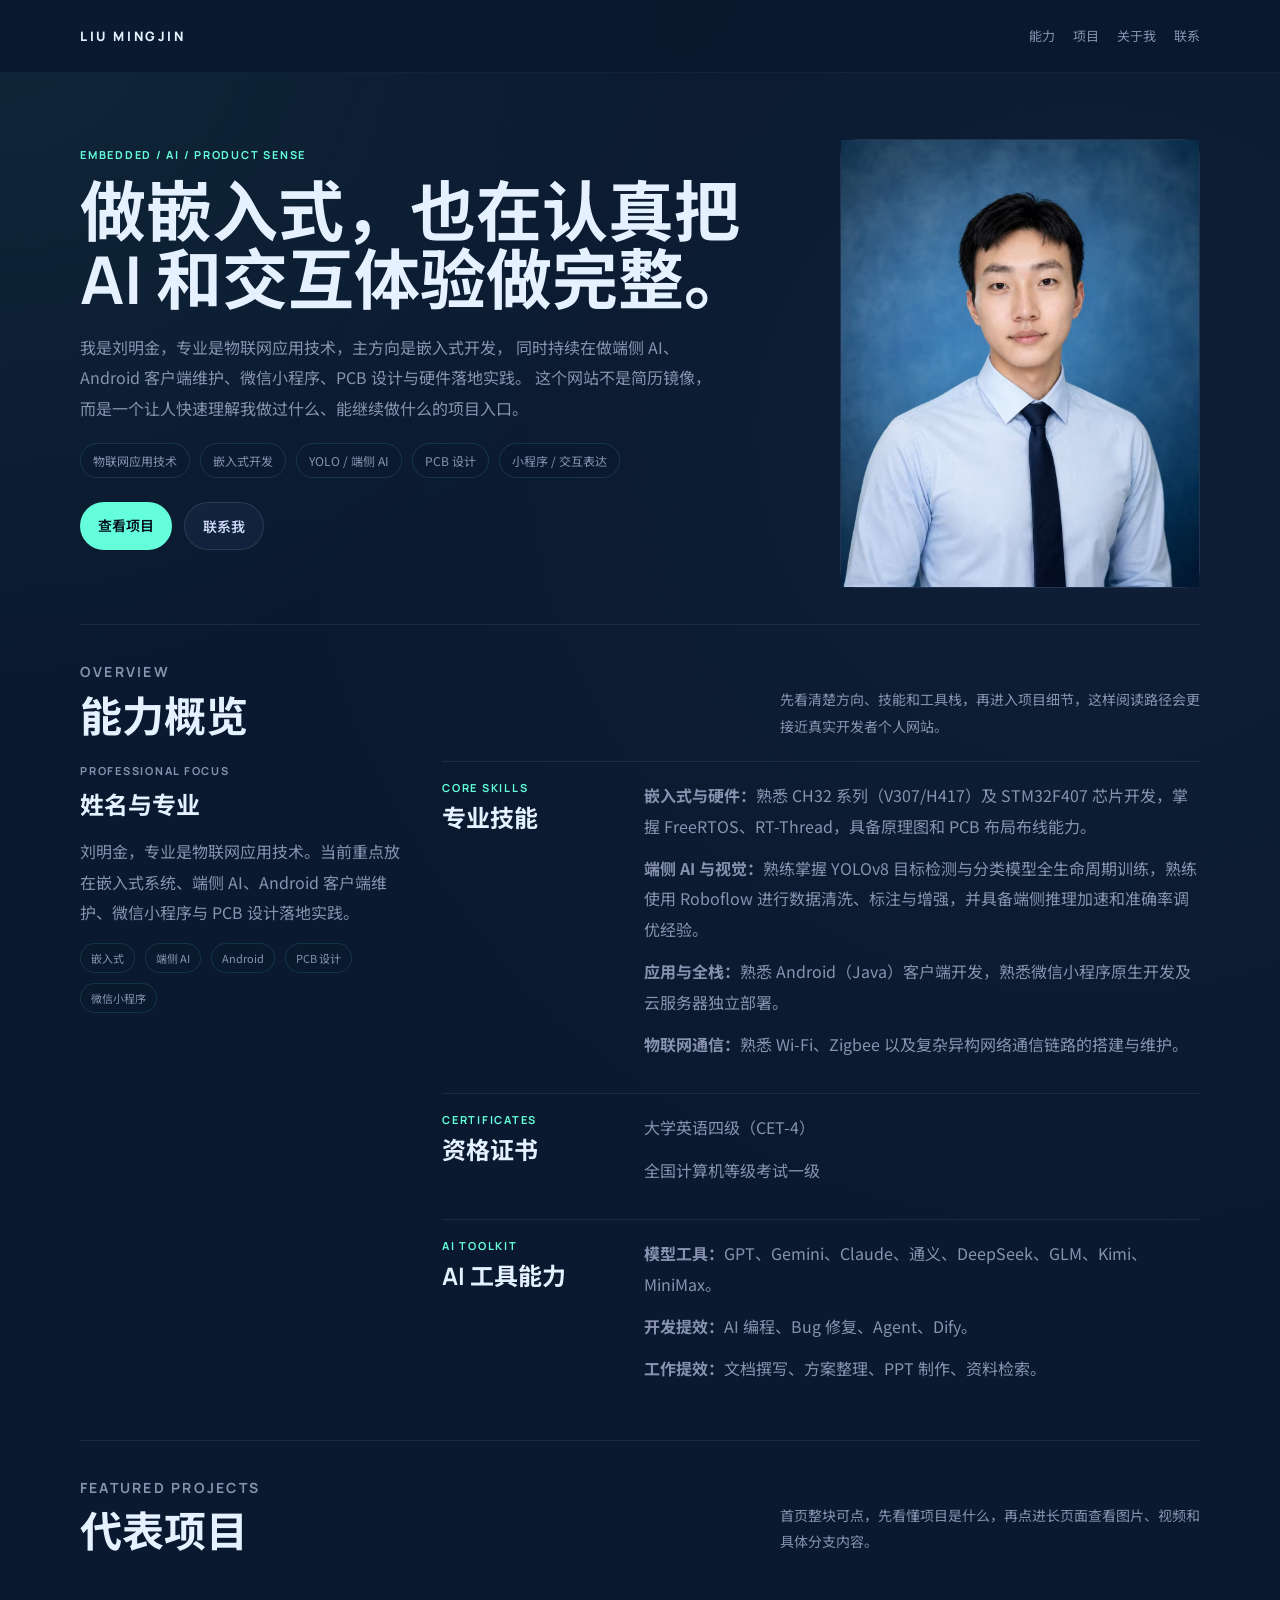
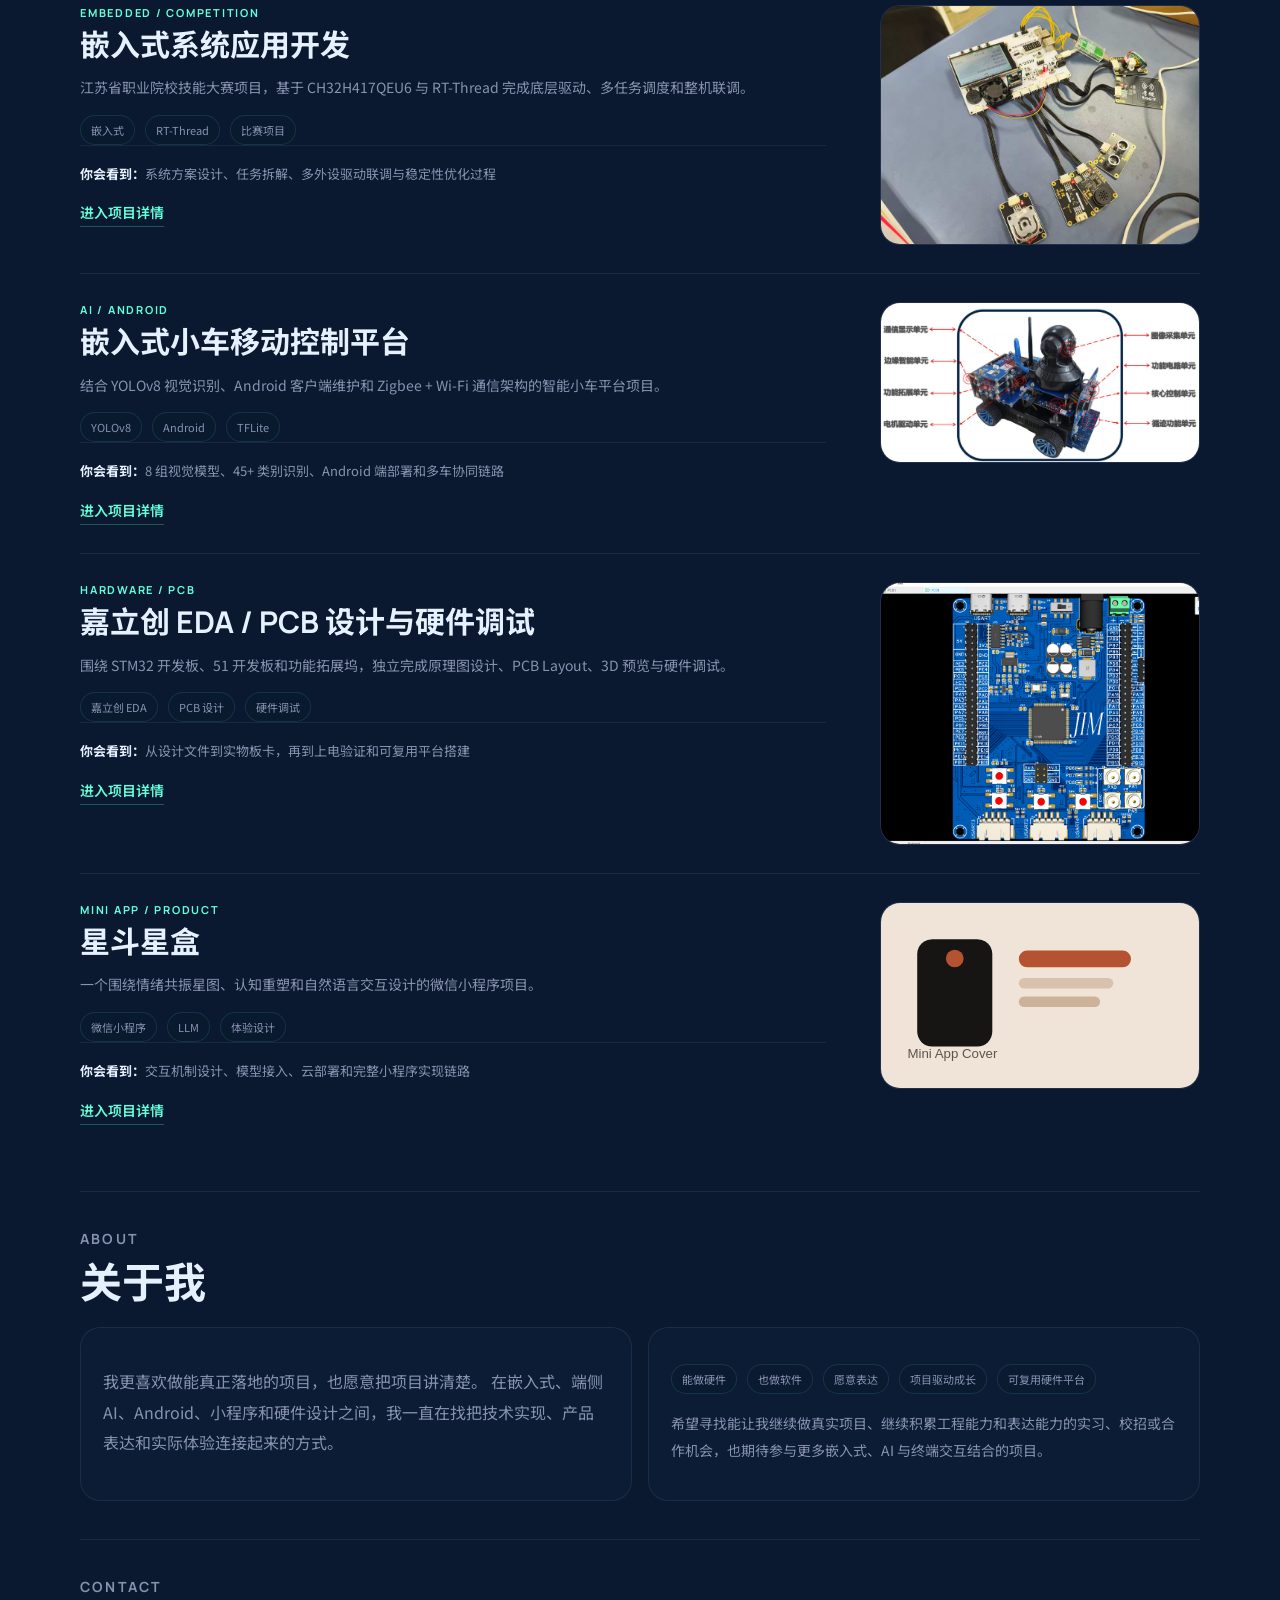
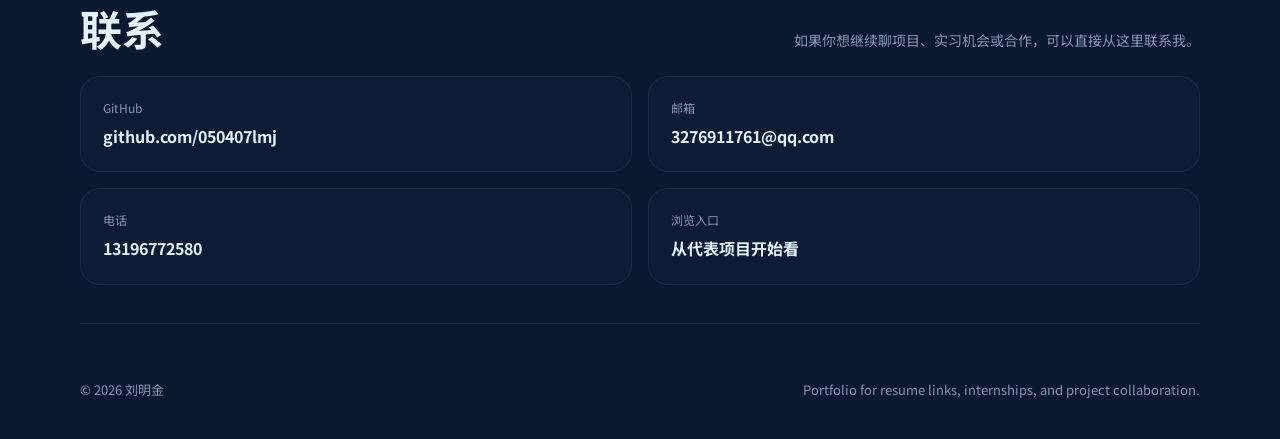
==== commit 8c0e797d: "feat: add real project media and richer case details" ====
--- a/index.html
+++ b/index.html
@@ -86,7 +86,7 @@
             </div>
             <div class="overview-content">
               <p><strong>嵌入式与硬件：</strong>熟悉 CH32 系列（V307/H417）及 STM32F407 芯片开发，掌握 FreeRTOS、RT-Thread，具备原理图和 PCB 布局布线能力。</p>
-              <p><strong>端侧 AI 与视觉：</strong>熟练掌握 YOLO11 全生命周期训练，熟练使用 Roboflow 进行数据清洗和标注，并具备推理加速与准确率调优经验。</p>
+              <p><strong>端侧 AI 与视觉：</strong>熟练掌握 YOLOv8 目标检测与分类模型全生命周期训练，熟练使用 Roboflow 进行数据清洗、标注与增强，并具备端侧推理加速和准确率调优经验。</p>
               <p><strong>应用与全栈：</strong>熟悉 Android（Java）客户端开发，熟悉微信小程序原生开发及云服务器独立部署。</p>
               <p><strong>物联网通信：</strong>熟悉 Wi-Fi、Zigbee 以及复杂异构网络通信链路的搭建与维护。</p>
             </div>
@@ -143,7 +143,7 @@
               <span class="project-cta">进入项目详情</span>
             </div>
             <div class="project-media">
-              <img src="assets/projects/embedded-cover.svg" alt="嵌入式系统应用开发封面图">
+              <img src="assets/projects/embedded-real/board-setup.jpg" alt="嵌入式系统应用开发实物图">
             </div>
           </article>
         </a>
@@ -153,17 +153,17 @@
             <div class="project-text">
               <p class="project-type">AI / Android</p>
               <h3>嵌入式小车移动控制平台</h3>
-              <p class="project-summary">结合 YOLO11 视觉识别、Android 客户端维护和跨节点通信的智能小车平台项目。</p>
-              <div class="tag-list small">
-                <span>YOLO11</span>
+              <p class="project-summary">结合 YOLOv8 视觉识别、Android 客户端维护和 Zigbee + Wi-Fi 通信架构的智能小车平台项目。</p>
+              <div class="tag-list small">
+                <span>YOLOv8</span>
                 <span>Android</span>
-                <span>视觉识别</span>
-              </div>
-              <p class="project-result"><strong>你会看到：</strong>模型训练、移动端重构、视频流解析和多车协同链路</p>
-              <span class="project-cta">进入项目详情</span>
-            </div>
-            <div class="project-media">
-              <img src="assets/projects/smart-car-cover.svg" alt="嵌入式小车移动控制平台封面图">
+                <span>TFLite</span>
+              </div>
+              <p class="project-result"><strong>你会看到：</strong>8 组视觉模型、45+ 类别识别、Android 端部署和多车协同链路</p>
+              <span class="project-cta">进入项目详情</span>
+            </div>
+            <div class="project-media">
+              <img src="assets/projects/smart-car-real/smart-car-overview.png" alt="嵌入式小车移动控制平台实物图">
             </div>
           </article>
         </a>
@@ -173,7 +173,7 @@
             <div class="project-text">
               <p class="project-type">Hardware / PCB</p>
               <h3>嘉立创 EDA / PCB 设计与硬件调试</h3>
-              <p class="project-summary">围绕开发板、拓展坞与项目验证需求，独立完成原理图设计、PCB 布局布线、打样落地与焊接调试。</p>
+              <p class="project-summary">围绕 STM32 开发板、51 开发板和功能拓展坞，独立完成原理图设计、PCB Layout、3D 预览与硬件调试。</p>
               <div class="tag-list small">
                 <span>嘉立创 EDA</span>
                 <span>PCB 设计</span>
@@ -183,7 +183,7 @@
               <span class="project-cta">进入项目详情</span>
             </div>
             <div class="project-media">
-              <img src="assets/projects/pcb-cover.svg" alt="嘉立创 EDA / PCB 设计与硬件调试封面图">
+              <img src="assets/projects/pcb-real/stm32-board-3d.png" alt="嘉立创 EDA / PCB 设计与硬件调试 3D 图">
             </div>
           </article>
         </a>
--- a/styles.css
+++ b/styles.css
@@ -387,6 +387,7 @@
 .project-media img {
   width: min(100%, 320px);
   height: auto;
+  object-fit: contain;
   border-radius: 20px;
   border: 1px solid rgba(136, 146, 176, 0.18);
   background: rgba(17, 34, 64, 0.28);
@@ -604,6 +605,10 @@
 }
 
 .media-pair {
+  grid-template-columns: 1fr 1fr;
+}
+
+.media-grid {
   grid-template-columns: 1fr 1fr;
 }
 
